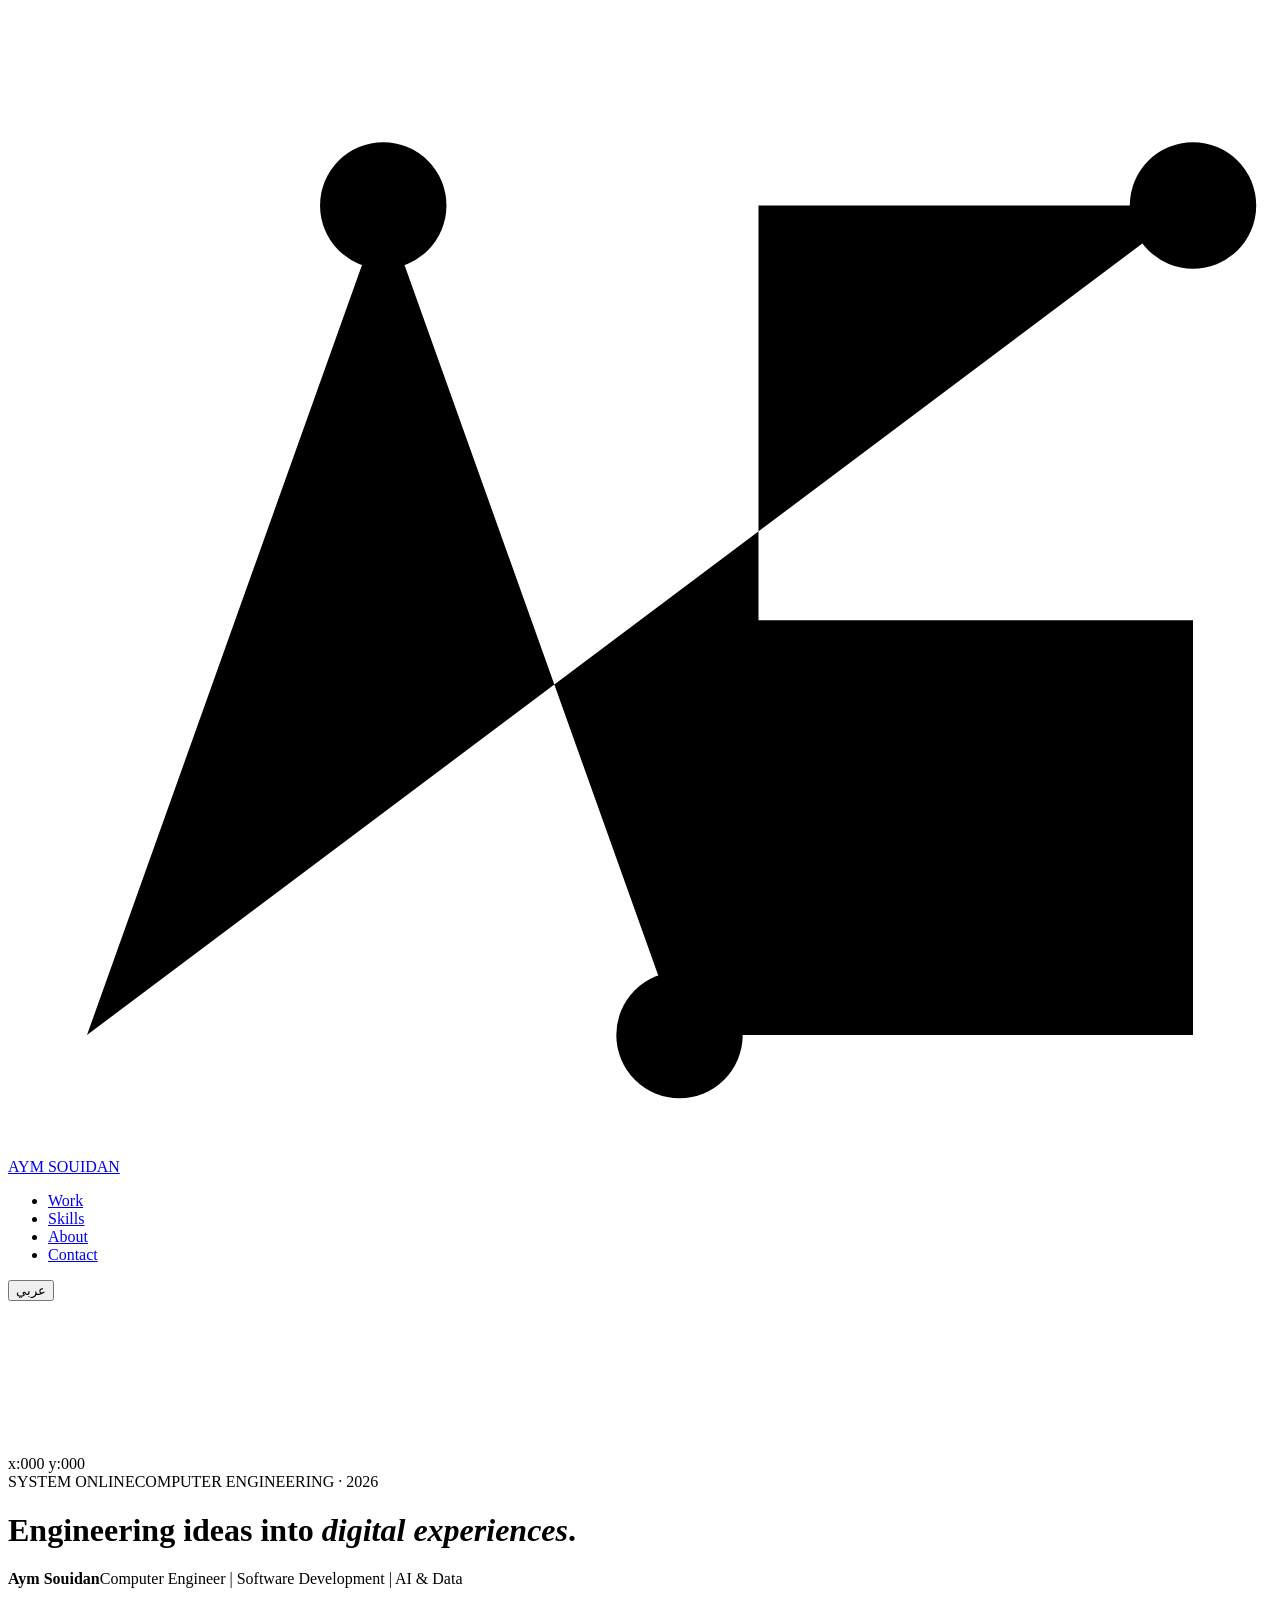
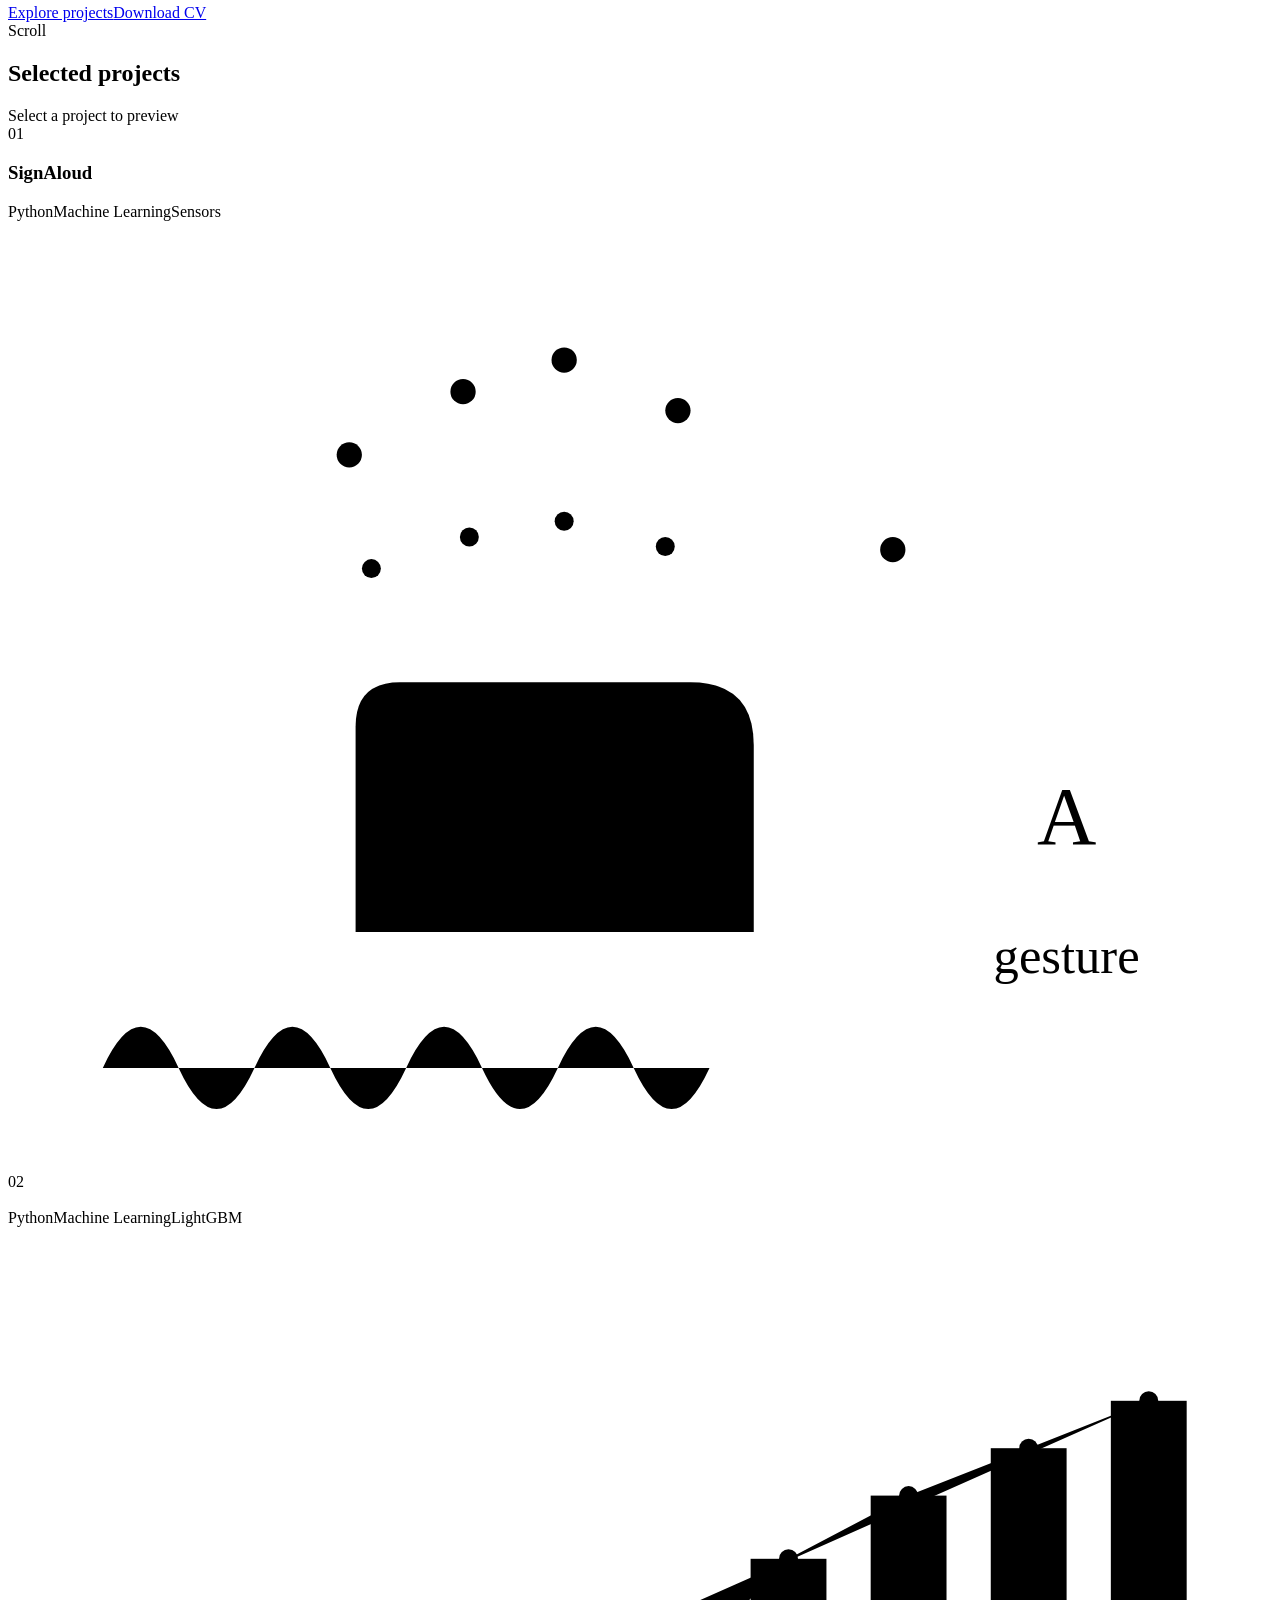
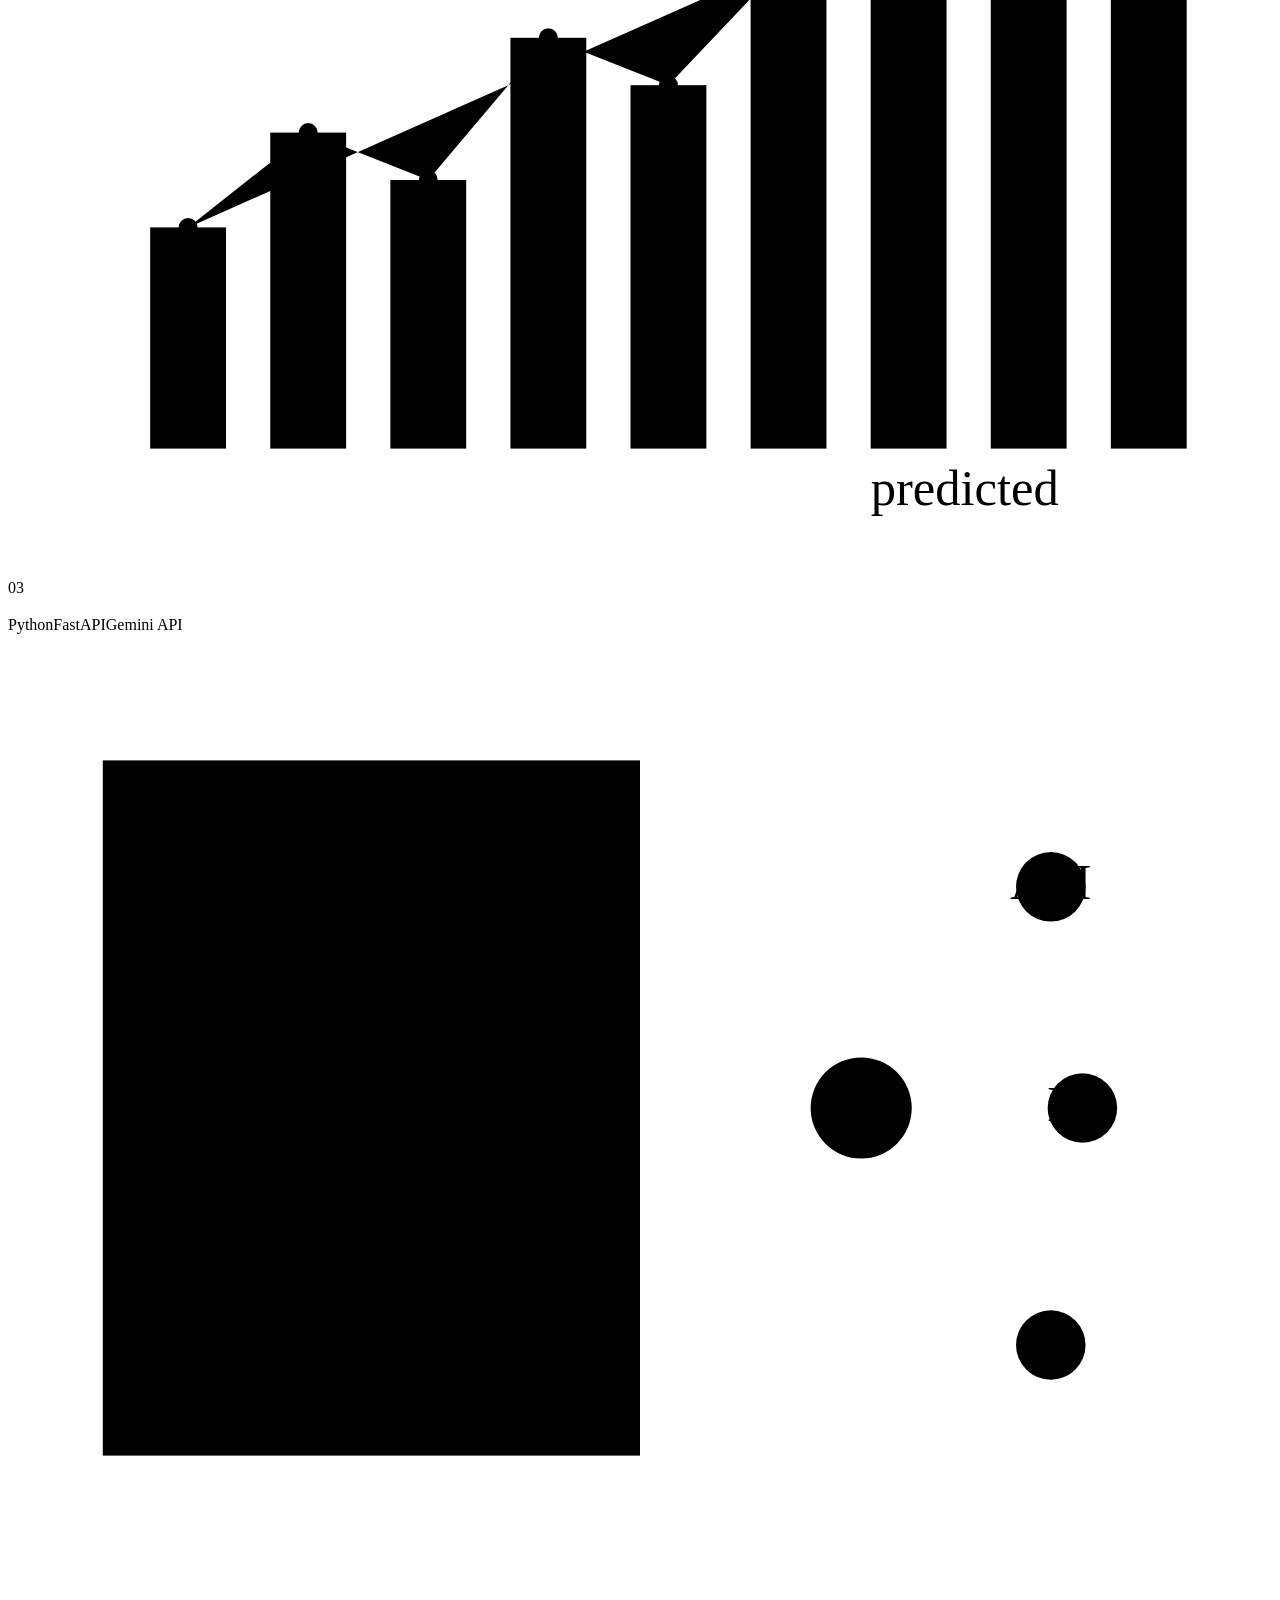
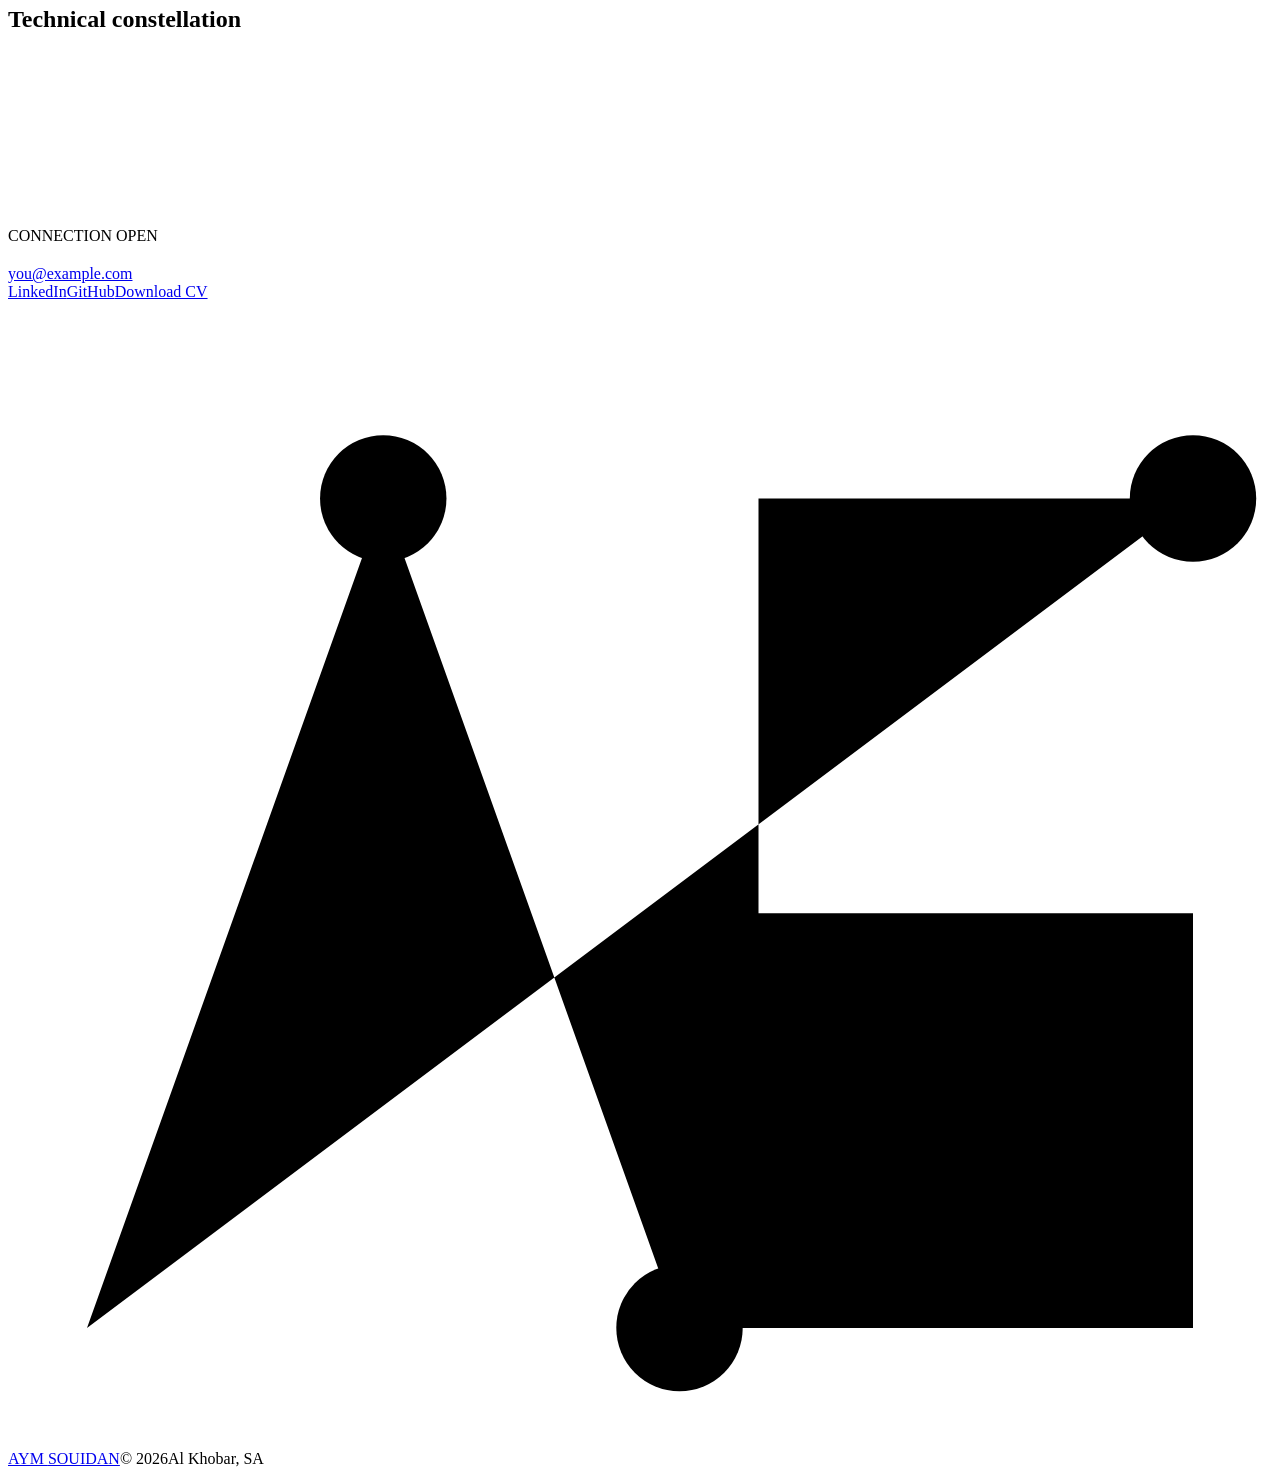
==== index.html @ 1b9d7d56 "Add files via upload" ====
<!DOCTYPE html>
<html lang="en" dir="ltr">
<head>
<meta charset="utf-8">
<meta name="viewport" content="width=device-width, initial-scale=1, viewport-fit=cover">
<title>Aym Souidan — Computer Engineer · Software · AI & Data</title>
<meta name="description" content="Portfolio of Aym Souidan, computer engineer in Al Khobar working across software development, machine learning, and data.">
<meta property="og:title" content="Aym Souidan — Computer Engineer">
<link rel="icon" type="image/svg+xml" href="assets/favicon.svg">
<meta property="og:description" content="Software, AI, and data. An interactive engineering workspace.">
<link rel="preconnect" href="https://fonts.googleapis.com"><link rel="preconnect" href="https://fonts.gstatic.com" crossorigin>
<link rel="stylesheet" href="https://fonts.googleapis.com/css2?family=Fraunces:ital,opsz,wght@0,9..144,400;0,9..144,600;1,9..144,400&family=Inter:wght@400;500&family=JetBrains+Mono:wght@400&family=Amiri:wght@400;700&family=IBM+Plex+Sans+Arabic:wght@400;500&display=swap">
<link rel="stylesheet" href="css/styles.css">
</head>
<body>
<!-- NAVIGATION -->
<nav aria-label="Main">
<a class="logo" href="#top" aria-label="Aym Souidan — home"><svg class="mk" viewBox="0 0 64 58" aria-hidden="true"><path class="ml" d="M4 52L19 10 34 52H60V31H38V10H60"/><circle cx="19" cy="10" r="3.2"/><circle cx="34" cy="52" r="3.2"/><circle cx="60" cy="10" r="3.2"/></svg><span class="wm">AYM <span>SOUIDAN</span></span></a>
<ul class="mono"><li><a href="#work" data-i18n="n1">Work</a></li><li><a href="#skills" data-i18n="n2">Skills</a></li><li><a href="#about" data-i18n="n3">About</a></li><li><a href="#contact" data-i18n="n4">Contact</a></li></ul>
<button id="lang" aria-label="Switch language">عربي</button>
</nav>

<!-- HERO (canvas network is drawn by js/hero-network.js) -->
<header class="hero" id="top">
<canvas id="net" aria-hidden="true"></canvas>
<div class="mono" id="xy" aria-hidden="true">x:000 y:000</div>
<div class="wrap">
<div class="row mono"><span><i class="dot"></i><span data-i18n="st">SYSTEM ONLINE</span></span><span data-i18n="tg">COMPUTER ENGINEERING · 2026</span></div>
<h1 data-i18n="h1">Engineering ideas into <em>digital experiences</em>.</h1>
<div class="who"><b>Aym Souidan</b><span class="mono" data-i18n="role">Computer Engineer | Software Development | AI & Data</span></div>
<p class="intro" data-i18n="intro"></p>
<div class="btns"><a class="btn pri" href="#work" data-i18n="b1">Explore projects</a><a class="btn" id="cv" href="#" data-i18n="b2">Download CV</a></div>
</div>
<div class="scroll mono"><i></i><span data-i18n="sc">Scroll</span></div>
</header>

<main>
<!-- PROJECTS — to add a project: copy one <article class="p">, change data-i, add p4t/p4c/p4s to js/translations.js -->
<section id="work"><div class="wrap">
<div class="sh"><h2 data-i18n="h2w">Selected projects</h2><span class="mono" data-i18n="hint">Select a project to preview</span></div>
<!-- Add future fields (data-href, descriptions) to each article. Visuals are inline SVG. -->
<article class="p rv" tabindex="0" role="button" data-i="1"><div class="meta"><span class="mono">01</span><h3 data-i18n="p1t">SignAloud</h3><span class="mono" data-i18n="p1c"></span><div class="tags mono"><span>Python</span><span>Machine Learning</span><span>Sensors</span></div></div>
<div class="vz"><svg class="viz v1" viewBox="0 0 400 300" role="img" aria-label="Smart glove with sensor points feeding gesture recognition">
<g class="l"><path d="M110 225V160q0-14 14-14h92q20 0 20 20v59z"/><path d="M122 146L108 74M148 146l-4-92M176 146V44M204 146l8-86M236 166l44-62"/></g>
<g><circle class="s" style="--i:0" cx="108" cy="74" r="4"/><circle class="s" style="--i:1" cx="144" cy="54" r="4"/><circle class="s" style="--i:2" cx="176" cy="44" r="4"/><circle class="s" style="--i:3" cx="212" cy="60" r="4"/><circle class="s" style="--i:4" cx="280" cy="104" r="4"/>
<circle class="s" style="--i:5" cx="115" cy="110" r="3"/><circle class="s" style="--i:6" cx="146" cy="100" r="3"/><circle class="s" style="--i:7" cx="176" cy="95" r="3"/><circle class="s" style="--i:8" cx="208" cy="103" r="3"/><circle class="s" style="--i:9" cx="170" cy="190" r="5"/></g>
<path class="w" d="M30 268q12-26 24 0t24 0 24 0 24 0 24 0 24 0 24 0 24 0"/>
<path class="k" d="M236 190L300 190"/><rect x="300" y="160" width="70" height="60" fill="none" stroke="var(--lilac)"/><text x="335" y="197" text-anchor="middle" style="font-size:26px;fill:var(--lilac)">A</text><text x="335" y="238" text-anchor="middle">gesture</text></svg></div></article>

<article class="p rv" tabindex="0" role="button" data-i="2"><div class="meta"><span class="mono">02</span><h3 data-i18n="p2t"></h3><span class="mono" data-i18n="p2c"></span><div class="tags mono"><span>Python</span><span>Machine Learning</span><span>LightGBM</span></div></div>
<div class="vz"><svg class="viz v2" viewBox="0 0 400 300" role="img" aria-label="Bar chart with dashed forecast line and data points">
<path d="M30 260H380M30 260V30" stroke="var(--mute)" fill="none"/>
<g><rect class="b" style="--i:0" x="45" y="190" width="24" height="70"/><rect class="b" style="--i:1" x="83" y="160" width="24" height="100"/><rect class="b" style="--i:2" x="121" y="175" width="24" height="85"/><rect class="b" style="--i:3" x="159" y="130" width="24" height="130"/><rect class="b" style="--i:4" x="197" y="145" width="24" height="115"/><rect class="b" style="--i:5" x="235" y="105" width="24" height="155"/>
<rect class="f" x="273" y="85" width="24" height="175"/><rect class="f" x="311" y="70" width="24" height="190"/><rect class="f" x="349" y="55" width="24" height="205"/></g>
<path class="t" d="M57 190L95 160 133 175 171 130 209 145 247 105 285 85 323 70 361 55"/>
<g><circle cx="57" cy="190" r="3"/><circle cx="95" cy="160" r="3"/><circle cx="133" cy="175" r="3"/><circle cx="171" cy="130" r="3"/><circle cx="209" cy="145" r="3"/><circle cx="247" cy="105" r="3"/><circle cx="285" cy="85" r="3" fill="var(--lilac)"/><circle cx="323" cy="70" r="3" fill="var(--lilac)"/><circle cx="361" cy="55" r="3" fill="var(--lilac)"/></g>
<text x="273" y="278">predicted</text></svg></div></article>

<article class="p rv" tabindex="0" role="button" data-i="3"><div class="meta"><span class="mono">03</span><h3 data-i18n="p3t"></h3><span class="mono" data-i18n="p3c"></span><div class="tags mono"><span>Python</span><span>FastAPI</span><span>Gemini API</span></div></div>
<div class="vz"><svg class="viz v3" viewBox="0 0 400 300" role="img" aria-label="Chat interface connected to backend system nodes">
<rect class="bb" x="30" y="40" width="170" height="220"/>
<rect class="bm" x="40" y="58" width="100" height="26"/><rect class="bb" x="80" y="100" width="110" height="34"/><path d="M90 112h90M90 123h60" stroke="var(--sky)"/><rect class="bm" x="40" y="150" width="120" height="26"/>
<circle class="ty" style="--i:0" cx="48" cy="205" r="3"/><circle class="ty" style="--i:1" cx="60" cy="205" r="3"/><circle class="ty" style="--i:2" cx="72" cy="205" r="3"/>
<path class="ln" d="M40 235h120"/>
<g><line class="fl" x1="200" y1="150" x2="270" y2="150"/><line class="fl" x1="270" y1="150" x2="330" y2="80"/><line class="fl" x1="270" y1="150" x2="340" y2="150"/><line class="fl" x1="270" y1="150" x2="330" y2="225"/></g>
<g><circle class="nd" cx="270" cy="150" r="16"/><circle class="nd" cx="330" cy="80" r="11"/><circle class="nd" cx="340" cy="150" r="11"/><circle class="nd" cx="330" cy="225" r="11"/></g>
<text x="270" y="154" text-anchor="middle">AI</text><text x="330" y="84" text-anchor="middle">API</text><text x="340" y="154" text-anchor="middle">DB</text><text x="330" y="229" text-anchor="middle">…</text></svg></div></article>
</div></section>

<!-- SKILLS (built by js/skills.js from js/config.js) -->
<section id="skills"><div class="wrap">
<div class="sh"><h2 data-i18n="h2s">Technical constellation</h2><span class="mono" data-i18n="skh"></span></div>
<div class="sk"><svg id="map" role="group" aria-label="Skills map"></svg><div id="pn" aria-live="polite"></div></div>
</div></section>

<!-- ABOUT (texts in js/translations.js) -->
<section id="about"><div class="wrap ab">
<h2 class="rv" data-i18n="h2a"></h2>
<div class="tx rv"><p data-i18n="a1"></p><p data-i18n="a2"></p></div>
<div class="facts mono rv"><div><span class="mono" data-i18n="k1"></span><span data-i18n="v1"></span></div><div><span class="mono" data-i18n="k2"></span><span data-i18n="v2"></span></div><div><span class="mono" data-i18n="k3"></span><span data-i18n="v3"></span></div></div>
</div></section>

<!-- CONTACT (links come from js/config.js) -->
<section id="contact" class="ct"><div class="wrap">
<p class="mono"><i class="dot"></i><span data-i18n="cx">CONNECTION OPEN</span></p>
<h2 class="rv" data-i18n="h2c"></h2>
<p class="intro" data-i18n="cp"></p>
<a class="mail" id="mail" href="#">you@example.com</a>
<div class="links"><a class="btn" id="li" href="#">LinkedIn</a><a class="btn" id="gh" href="#">GitHub</a><a class="btn" id="cv2" href="#" data-i18n="b2">Download CV</a></div>
</div></section>
</main>
<!-- FOOTER -->
<footer><div class="wrap mono"><a class="logo" href="#top" aria-label="Aym Souidan — home"><svg class="mk" viewBox="0 0 64 58" aria-hidden="true"><path class="ml" d="M4 52L19 10 34 52H60V31H38V10H60"/><circle cx="19" cy="10" r="3.2"/><circle cx="34" cy="52" r="3.2"/><circle cx="60" cy="10" r="3.2"/></svg><span class="wm">AYM <span>SOUIDAN</span></span></a><span>© 2026</span><span>Al Khobar, SA</span></div></footer>

<!-- PROJECT PREVIEW OVERLAY -->
<dialog id="ov" aria-labelledby="ot"><div class="hd"><div><h3 id="ot"></h3><span class="mono" id="oc"></span></div><button id="x" data-i18n="cl">Close</button></div><div class="vz" id="os"></div><p class="mono" style="margin-top:1rem" data-i18n="soon">Details coming soon</p></dialog>

<script src="js/config.js" defer></script>
<script src="js/translations.js" defer></script>
<script src="js/main.js" defer></script>
<script src="js/hero-network.js" defer></script>
<script src="js/skills.js" defer></script>
<script src="js/projects.js" defer></script>
<script src="js/init.js" defer></script>
</body>
</html>
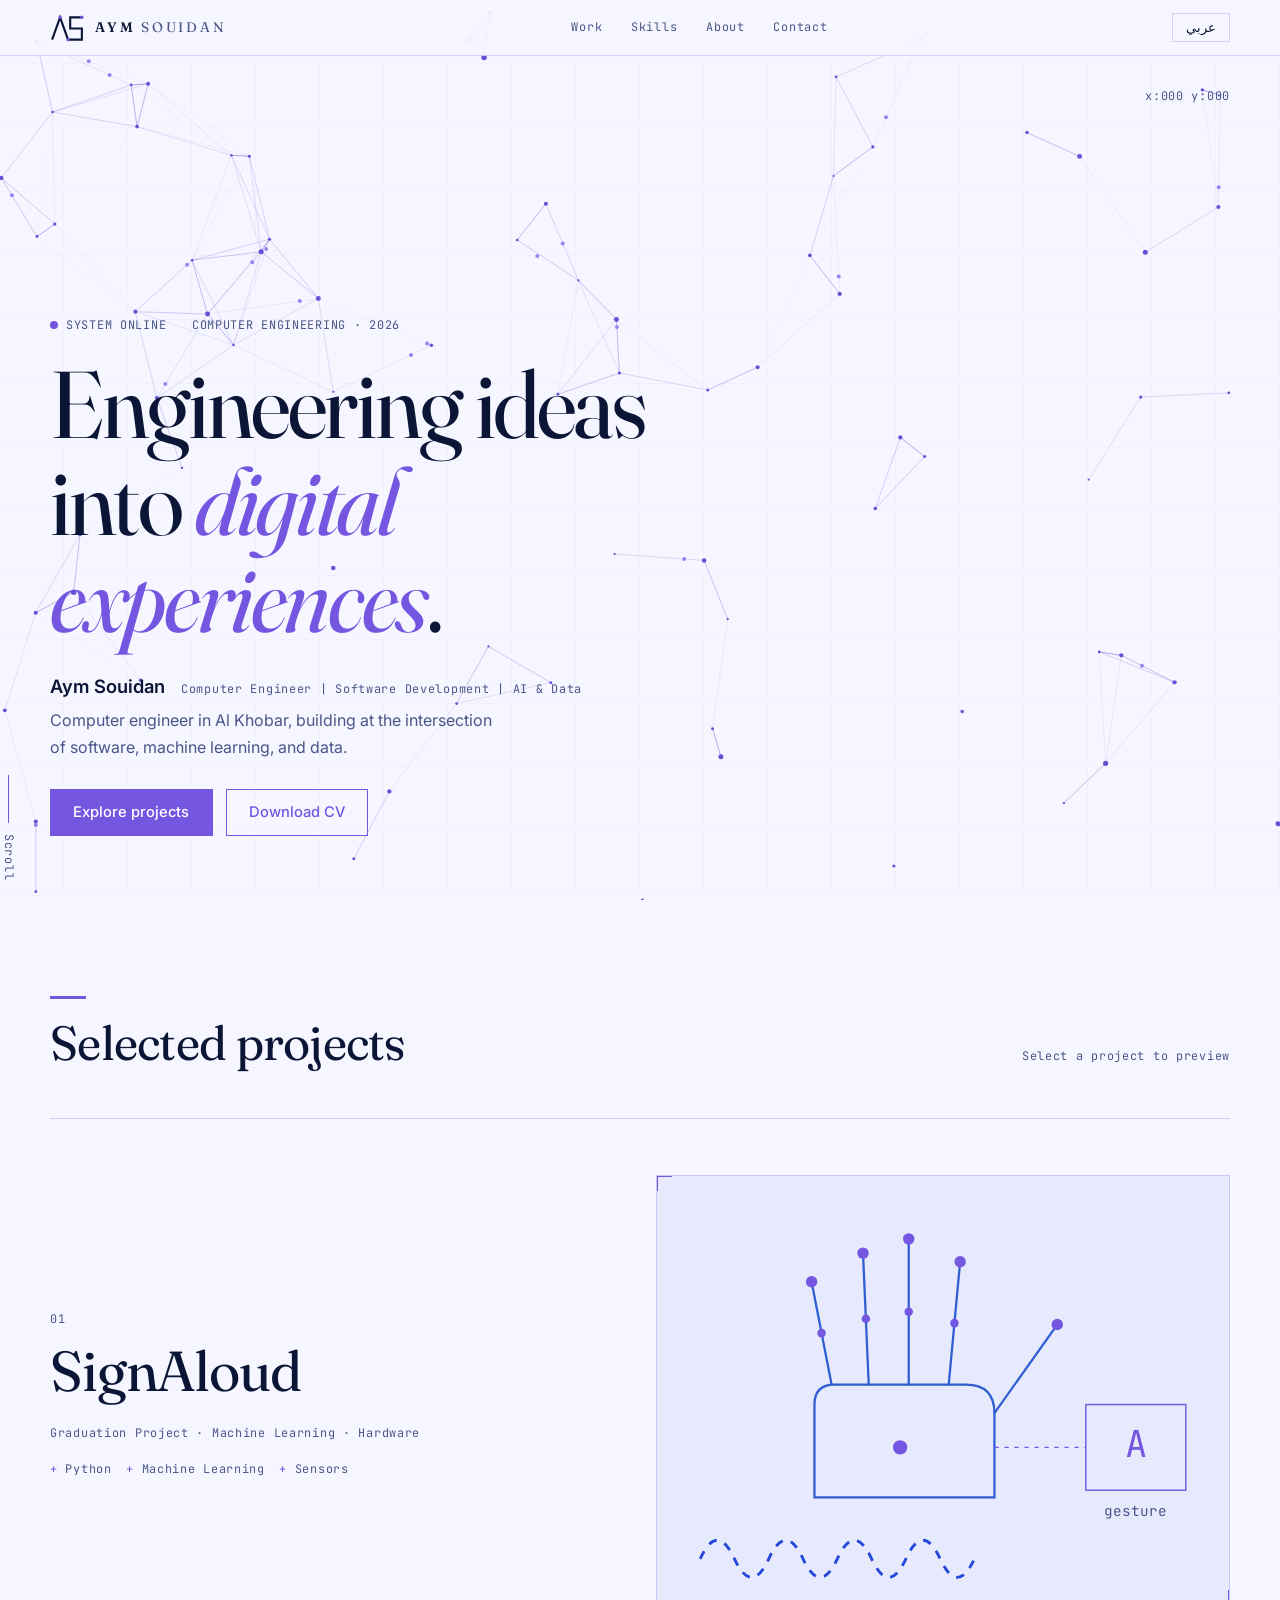
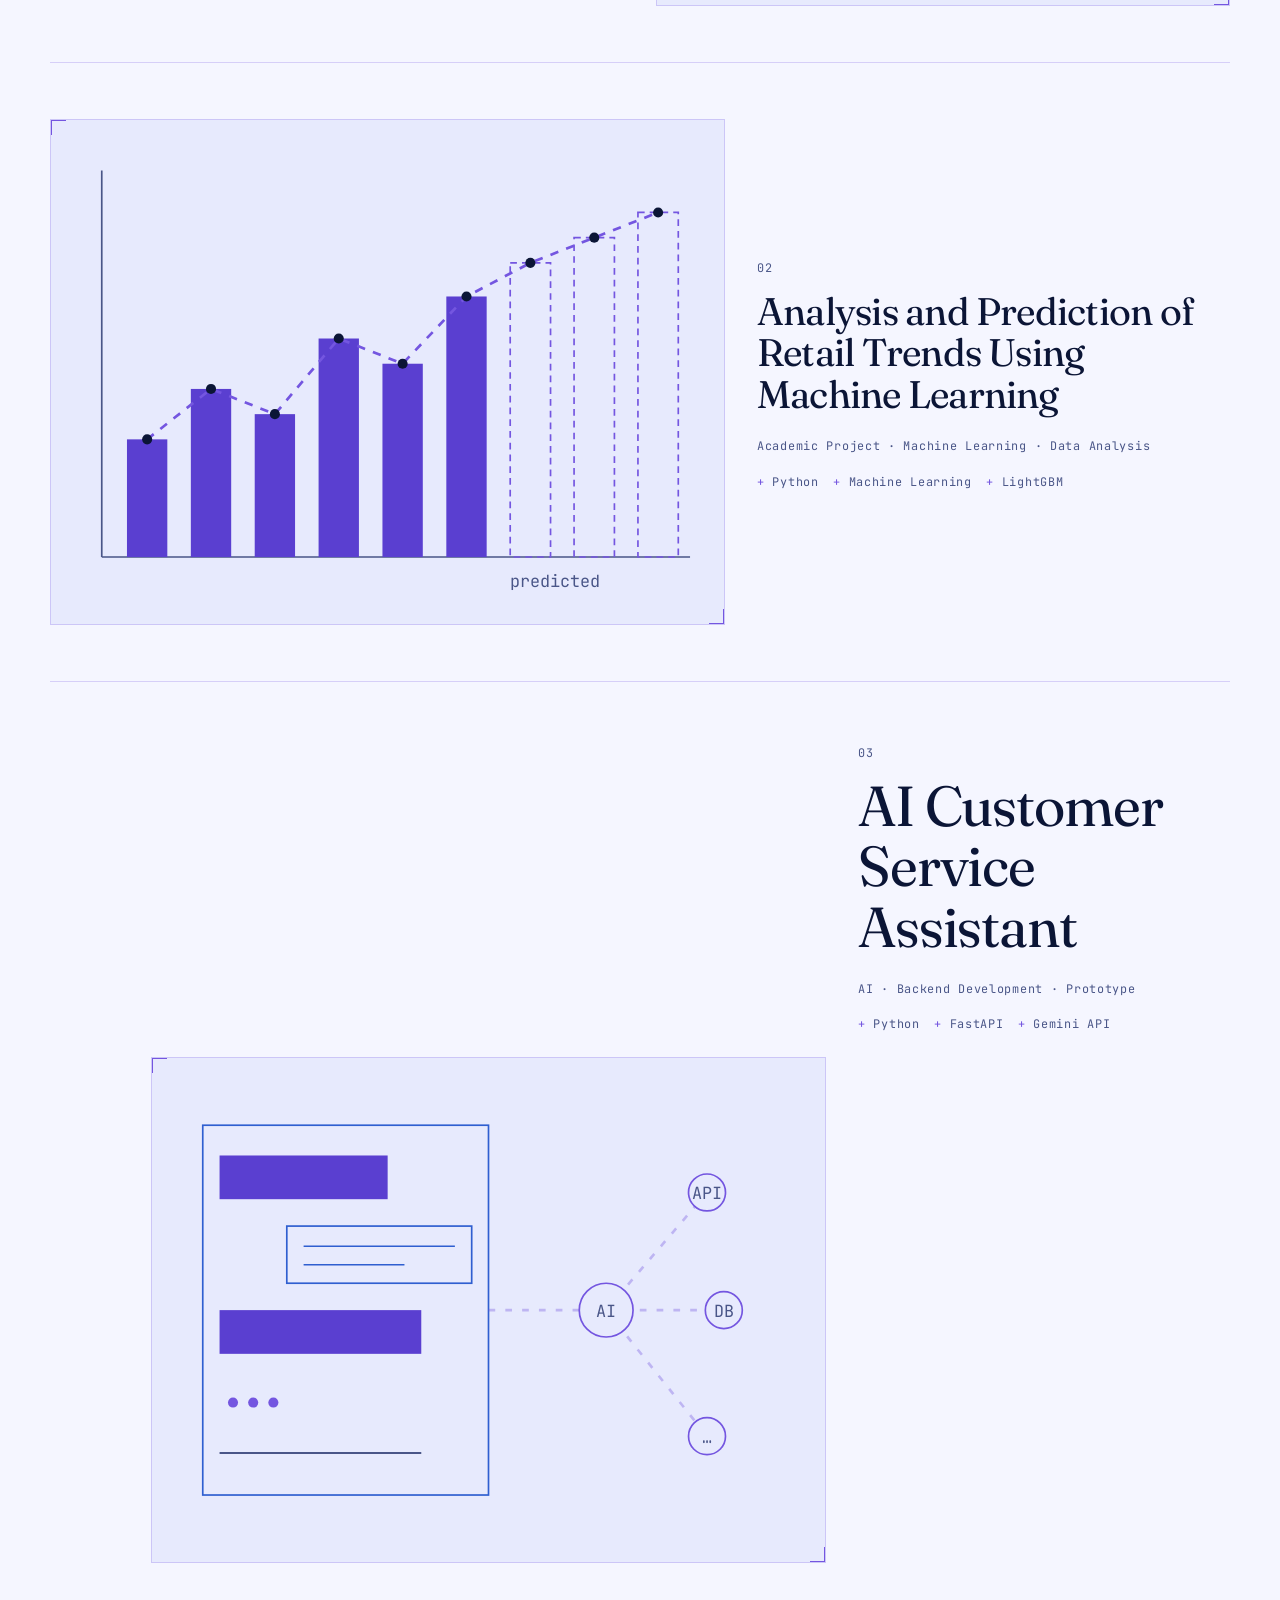
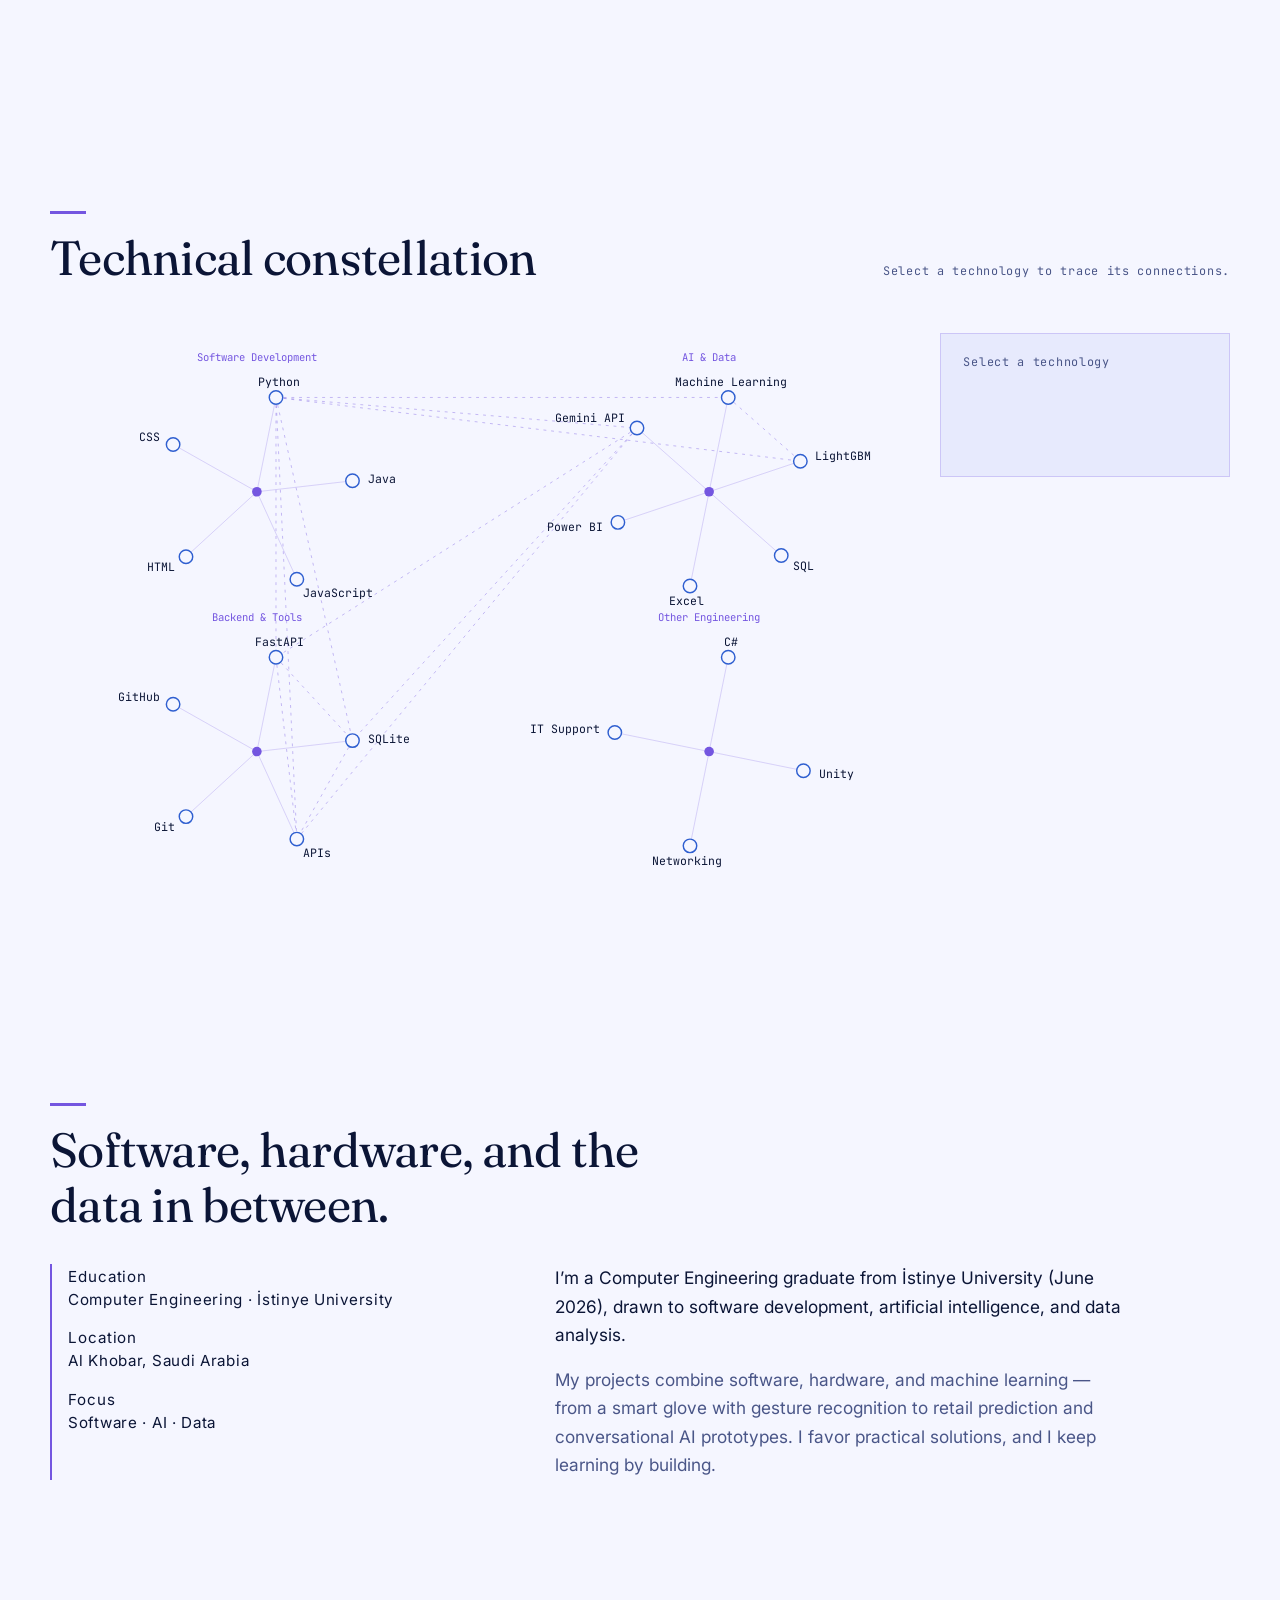
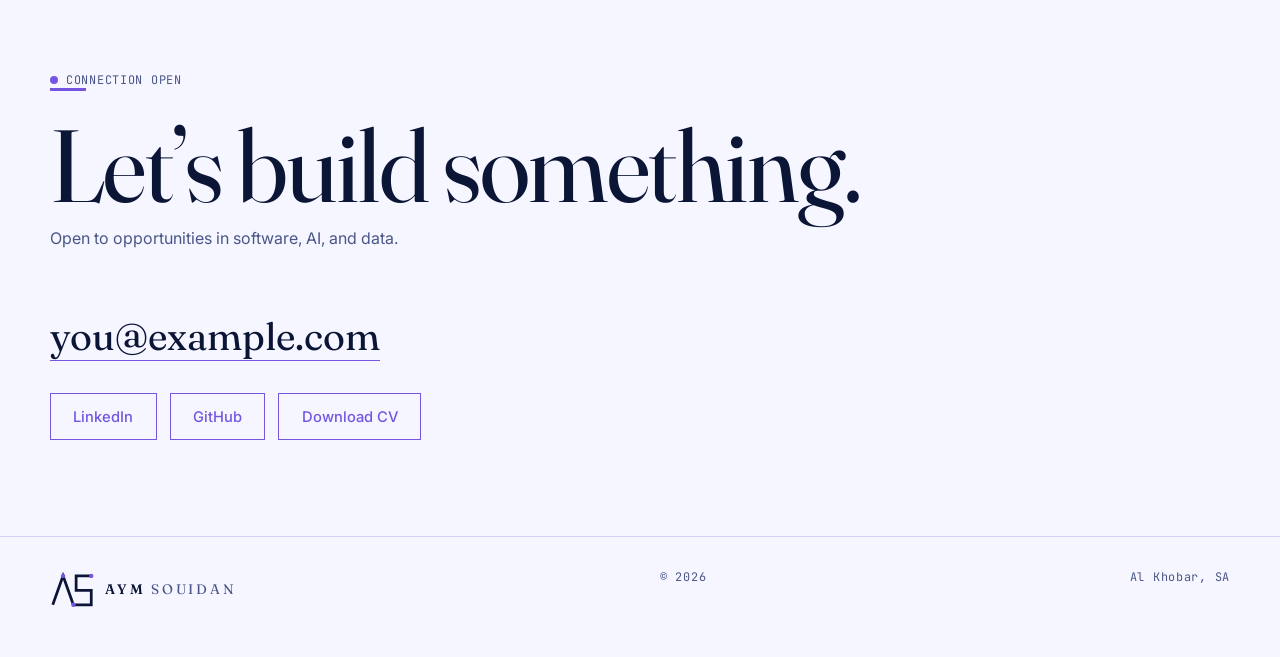
==== commit 3e3791d9: "index" ====
--- a/index.html
+++ b/index.html
@@ -6,11 +6,11 @@
 <title>Aym Souidan — Computer Engineer · Software · AI & Data</title>
 <meta name="description" content="Portfolio of Aym Souidan, computer engineer in Al Khobar working across software development, machine learning, and data.">
 <meta property="og:title" content="Aym Souidan — Computer Engineer">
-<link rel="icon" type="image/svg+xml" href="assets/favicon.svg">
+<link rel="icon" type="image/svg+xml" href="favicon.svg">
 <meta property="og:description" content="Software, AI, and data. An interactive engineering workspace.">
 <link rel="preconnect" href="https://fonts.googleapis.com"><link rel="preconnect" href="https://fonts.gstatic.com" crossorigin>
 <link rel="stylesheet" href="https://fonts.googleapis.com/css2?family=Fraunces:ital,opsz,wght@0,9..144,400;0,9..144,600;1,9..144,400&family=Inter:wght@400;500&family=JetBrains+Mono:wght@400&family=Amiri:wght@400;700&family=IBM+Plex+Sans+Arabic:wght@400;500&display=swap">
-<link rel="stylesheet" href="css/styles.css">
+<link rel="stylesheet" href="styles.css">
 </head>
 <body>
 <!-- NAVIGATION -->
@@ -20,7 +20,7 @@
 <button id="lang" aria-label="Switch language">عربي</button>
 </nav>
 
-<!-- HERO (canvas network is drawn by js/hero-network.js) -->
+<!-- HERO (canvas network is drawn by hero-network.js) -->
 <header class="hero" id="top">
 <canvas id="net" aria-hidden="true"></canvas>
 <div class="mono" id="xy" aria-hidden="true">x:000 y:000</div>
@@ -35,7 +35,7 @@
 </header>
 
 <main>
-<!-- PROJECTS — to add a project: copy one <article class="p">, change data-i, add p4t/p4c/p4s to js/translations.js -->
+<!-- PROJECTS — to add a project: copy one <article class="p">, change data-i, add p4t/p4c/p4s to translations.js -->
 <section id="work"><div class="wrap">
 <div class="sh"><h2 data-i18n="h2w">Selected projects</h2><span class="mono" data-i18n="hint">Select a project to preview</span></div>
 <!-- Add future fields (data-href, descriptions) to each article. Visuals are inline SVG. -->
@@ -67,20 +67,20 @@
 <text x="270" y="154" text-anchor="middle">AI</text><text x="330" y="84" text-anchor="middle">API</text><text x="340" y="154" text-anchor="middle">DB</text><text x="330" y="229" text-anchor="middle">…</text></svg></div></article>
 </div></section>
 
-<!-- SKILLS (built by js/skills.js from js/config.js) -->
+<!-- SKILLS (built by skills.js from config.js) -->
 <section id="skills"><div class="wrap">
 <div class="sh"><h2 data-i18n="h2s">Technical constellation</h2><span class="mono" data-i18n="skh"></span></div>
 <div class="sk"><svg id="map" role="group" aria-label="Skills map"></svg><div id="pn" aria-live="polite"></div></div>
 </div></section>
 
-<!-- ABOUT (texts in js/translations.js) -->
+<!-- ABOUT (texts in translations.js) -->
 <section id="about"><div class="wrap ab">
 <h2 class="rv" data-i18n="h2a"></h2>
 <div class="tx rv"><p data-i18n="a1"></p><p data-i18n="a2"></p></div>
 <div class="facts mono rv"><div><span class="mono" data-i18n="k1"></span><span data-i18n="v1"></span></div><div><span class="mono" data-i18n="k2"></span><span data-i18n="v2"></span></div><div><span class="mono" data-i18n="k3"></span><span data-i18n="v3"></span></div></div>
 </div></section>
 
-<!-- CONTACT (links come from js/config.js) -->
+<!-- CONTACT (links come from config.js) -->
 <section id="contact" class="ct"><div class="wrap">
 <p class="mono"><i class="dot"></i><span data-i18n="cx">CONNECTION OPEN</span></p>
 <h2 class="rv" data-i18n="h2c"></h2>
@@ -95,12 +95,12 @@
 <!-- PROJECT PREVIEW OVERLAY -->
 <dialog id="ov" aria-labelledby="ot"><div class="hd"><div><h3 id="ot"></h3><span class="mono" id="oc"></span></div><button id="x" data-i18n="cl">Close</button></div><div class="vz" id="os"></div><p class="mono" style="margin-top:1rem" data-i18n="soon">Details coming soon</p></dialog>
 
-<script src="js/config.js" defer></script>
-<script src="js/translations.js" defer></script>
-<script src="js/main.js" defer></script>
-<script src="js/hero-network.js" defer></script>
-<script src="js/skills.js" defer></script>
-<script src="js/projects.js" defer></script>
-<script src="js/init.js" defer></script>
+<script src="config.js" defer></script>
+<script src="translations.js" defer></script>
+<script src="main.js" defer></script>
+<script src="hero-network.js" defer></script>
+<script src="skills.js" defer></script>
+<script src="projects.js" defer></script>
+<script src="init.js" defer></script>
 </body>
-</html>
+</html>
--- a/styles.css
+++ b/styles.css
@@ -0,0 +1,136 @@
+/* styles.css — all visual styling.
+   COLORS: change the tokens at the top of :root (dark) and :root[data-theme=light].
+   Buttons use only --lilac, --lilac-soft (hover) and --on-lilac (text on lilac).
+   Sections below: nav, hero, sections/projects, project visuals, skills, about+contact, overlay. */
+:root{--bg:#0a1230;--bg2:#101c47;--ink:#eef1ff;--mute:#9aa7d6;--blue:#4d7cff;--sky:#8bb8ff;--lilac:#b9a6ff;--lilac-soft:#d8ceff;--lilac-deep:#8f7be8;--on-lilac:#0a1230;--line:rgba(185,166,255,.24);--d:1;
+--serif:'Fraunces',Georgia,serif;--sans:'Inter',system-ui,sans-serif;--mono:'JetBrains Mono',ui-monospace,monospace;color-scheme:dark;
+box-sizing:border-box;padding-top:env(safe-area-inset-top,0px);padding-bottom:env(safe-area-inset-bottom,0px)}
+:root[data-theme=light]{--bg:#f5f6ff;--bg2:#e7eafd;--ink:#0b1536;--mute:#4a5688;--blue:#2347d9;--sky:#2f5fd0;--lilac:#7456e0;--lilac-soft:#8f78ee;--lilac-deep:#5a3fd0;--on-lilac:#fff;--line:rgba(116,86,224,.24);color-scheme:light}
+:root:lang(ar){--serif:'Amiri',serif;--sans:'IBM Plex Sans Arabic',system-ui,sans-serif;--d:-1}
+html{scroll-behavior:smooth;scroll-padding-top:70px}
+*{box-sizing:border-box;margin:0}
+body{background:var(--bg);color:var(--ink);font:400 1rem/1.65 var(--sans);overflow-x:hidden;
+background-image:linear-gradient(var(--line) 1px,transparent 1px),linear-gradient(90deg,var(--line) 1px,transparent 1px);background-size:64px 64px;background-position:-1px -1px;background-attachment:fixed}
+body::after{content:"";position:fixed;inset:0;background:var(--bg);opacity:.86;z-index:-1}
+a{color:inherit;text-decoration:none}
+:focus-visible{outline:2px solid var(--lilac);outline-offset:3px}
+::selection{background:var(--lilac);color:var(--on-lilac)}
+.mono{font:400 .74rem/1.4 var(--mono);color:var(--mute);letter-spacing:.06em}
+:lang(ar) .mono{letter-spacing:0;font-size:.8rem}
+.wrap{width:min(1180px,100% - 2.5rem);margin-inline:auto}
+nav{position:fixed;inset:0 0 auto;z-index:20;display:flex;justify-content:space-between;align-items:center;gap:1rem;padding:calc(12px + env(safe-area-inset-top,0px)) max(1.25rem,calc(50% - 590px)) 12px;background:color-mix(in srgb,var(--bg) 92%,transparent);border-bottom:1px solid var(--line)}
+/* logo: AS monogram + wordmark (markup lives in index.html, nav and footer) */
+.logo{display:flex;align-items:center;gap:.7rem;color:var(--ink)}
+.mk{width:34px;height:auto;overflow:visible;flex:none}
+.mk .ml{fill:none;stroke:currentColor;stroke-width:4;stroke-linejoin:miter;stroke-dasharray:210;animation:draw 1.4s .2s both}
+.mk circle{fill:var(--lilac);transform-box:fill-box;transform-origin:center;transition:transform .3s}
+.logo:hover .mk circle{transform:scale(1.7)}
+.wm{font:600 .86rem 'Fraunces',Georgia,serif;letter-spacing:.2em;white-space:nowrap}
+.wm span{font-weight:400;color:var(--mute)}
+footer .mk{width:44px}
+@keyframes draw{from{stroke-dashoffset:210}}
+nav ul{display:flex;gap:clamp(.7rem,2.5vw,1.8rem);list-style:none;padding:0;margin-inline:auto}
+nav a:hover{color:var(--lilac)}
+#lang{background:none;border:1px solid var(--line);color:var(--ink);padding:.3rem .8rem;font:400 .8rem var(--mono);cursor:pointer}
+#lang:hover{border-color:var(--lilac);color:var(--lilac)}
+/* hero */
+.hero{position:relative;min-height:100svh;display:flex;align-items:flex-end;padding:7rem 0 4rem;overflow:hidden}
+#net{position:absolute;inset:0;width:100%;height:100%;display:block}
+.hero .wrap{position:relative;pointer-events:none}
+.hero a,.hero button{pointer-events:auto}
+.row{display:flex;flex-wrap:wrap;gap:.6rem 1.6rem;align-items:center;margin-bottom:1.4rem}
+.dot{display:inline-block;width:8px;height:8px;border-radius:50%;background:var(--lilac);margin-inline-end:.5rem;animation:pulse 1.8s infinite}
+h1{font:400 clamp(2.5rem,7.4vw,6.4rem)/1.02 var(--serif);letter-spacing:-.025em;max-width:13ch;font-variation-settings:"opsz" 144}
+:lang(ar) h1{line-height:1.3;letter-spacing:0;max-width:14ch}
+h1 em{font-style:italic;color:var(--lilac)}
+.who{margin:1.8rem 0 .6rem;display:flex;flex-wrap:wrap;gap:.3rem 1rem;align-items:baseline}
+.who b{font:600 1.15rem var(--sans)}
+.intro{max-width:46ch;color:var(--mute);margin-bottom:1.8rem}
+.btns{display:flex;flex-wrap:wrap;gap:.8rem}
+.btn{display:inline-block;padding:.85rem 1.4rem;border:1px solid var(--lilac);color:var(--lilac);font:500 .92rem var(--sans);transition:background .25s,color .25s,border-color .25s}
+.btn.pri{background:var(--lilac);color:var(--on-lilac)}
+.btn:hover{background:var(--lilac-soft);border-color:var(--lilac-soft);color:var(--on-lilac)}
+.scroll{position:absolute;bottom:1.2rem;inset-inline-end:max(1.25rem,calc(50% - 590px));display:flex;align-items:center;gap:.7rem;writing-mode:vertical-rl}
+.scroll i{width:1px;height:48px;background:var(--lilac);animation:drop 2s infinite;transform-origin:top}
+#xy{position:absolute;top:5.5rem;inset-inline-end:max(1.25rem,calc(50% - 590px));direction:ltr}
+/* sections */
+section{padding:6rem 0}
+.sh{display:flex;justify-content:space-between;align-items:baseline;gap:1rem;margin-bottom:3rem;flex-wrap:wrap}
+h2{font:400 clamp(1.8rem,4vw,3rem)/1.15 var(--serif);letter-spacing:-.015em;max-width:20ch}
+h2::before{content:"";display:block;width:36px;height:3px;background:var(--lilac);margin-bottom:1rem}
+:lang(ar) h2{letter-spacing:0;line-height:1.4}
+.p{display:grid;grid-template-columns:repeat(12,1fr);gap:1.5rem 2rem;align-items:center;padding:3.5rem 0;border-top:1px solid var(--line);cursor:pointer}
+.p .meta{grid-column:1/6}.p .vz{grid-column:7/13}
+.p:nth-of-type(even) .meta{grid-column:8/13;grid-row:1}.p:nth-of-type(even) .vz{grid-column:1/8;grid-row:1}
+.p:nth-of-type(3) .vz{grid-column:2/9}.p:nth-of-type(3) .meta{grid-column:9/13}
+.p h3{font:400 clamp(1.9rem,4.4vw,3.8rem)/1.08 var(--serif);letter-spacing:-.02em;margin:.7rem 0 1rem;transition:color .3s,transform .35s}
+.p:nth-of-type(2) h3{font-size:clamp(1.5rem,3vw,2.5rem)}
+:lang(ar) .p h3{line-height:1.35;letter-spacing:0}
+.p:hover h3,.p:focus-visible h3{color:var(--lilac);transform:translateX(calc(14px*var(--d)))}
+.tags{display:flex;flex-wrap:wrap;gap:.4rem .9rem;margin-top:1rem}
+.tags span::before{content:"+ ";color:var(--lilac)}
+.vz{position:relative;aspect-ratio:4/3;background:var(--bg2);border:1px solid var(--line);color:var(--sky);overflow:hidden;transition:border-color .3s}
+.vz::before,.vz::after{content:"";position:absolute;width:14px;height:14px;border:2px solid var(--lilac);z-index:1}
+.vz::before{top:-1px;inset-inline-start:-1px;border-width:2px 0 0 2px}.vz::after{bottom:-1px;inset-inline-end:-1px;border-width:0 2px 2px 0}
+:lang(ar) .vz::before{border-width:2px 2px 0 0}:lang(ar) .vz::after{border-width:0 0 2px 2px}
+.p:hover .vz{border-color:var(--lilac)}
+svg.viz{width:100%;height:100%;display:block;direction:ltr}
+.viz text{font:10px var(--mono);fill:var(--mute)}
+.v1 .l{fill:none;stroke:var(--sky);stroke-width:1.6;stroke-linecap:round}
+.v1 .s{fill:var(--lilac);transform-box:fill-box;transform-origin:center;transition:transform .4s;animation:pulse 2.4s infinite;animation-delay:calc(var(--i)*.3s)}
+.p:hover .v1 .s,#ov .v1 .s{transform:scale(2)}
+.v1 .w{fill:none;stroke:var(--blue);stroke-width:2;stroke-dasharray:6 6;animation:dash 2s linear infinite}
+.v1 .k{fill:none;stroke:var(--lilac);stroke-dasharray:3 4}
+.v2 .b{fill:var(--lilac-deep);transform-box:fill-box;transform-origin:bottom}
+.v2 .f{fill:none;stroke:var(--lilac);stroke-dasharray:4 3}
+.v2 .t{fill:none;stroke:var(--lilac);stroke-width:1.6;stroke-dasharray:5 5}
+.v2 circle{fill:var(--ink)}
+.p:hover .v2 .b,#ov .v2 .b{animation:grow .8s cubic-bezier(.2,.8,.2,1) both;animation-delay:calc(var(--i)*.06s)}
+.p:hover .v2 .t,#ov .v2 .t{animation:dash 1.4s linear infinite}
+.v3 .bb{fill:none;stroke:var(--sky)}.v3 .bm{fill:var(--lilac-deep);stroke:none}
+.v3 .ln{stroke:var(--mute);stroke-width:1.2}
+.v3 .fl{stroke:var(--lilac);stroke-width:1.6;stroke-dasharray:4 6;opacity:.35;transition:opacity .3s}
+.p:hover .v3 .fl,#ov .v3 .fl{opacity:1;animation:dash 1s linear infinite}
+.v3 .nd{fill:var(--bg2);stroke:var(--lilac)}.v3 .ty{fill:var(--lilac);animation:pulse 1.2s infinite;animation-delay:calc(var(--i)*.2s)}
+/* skills */
+.sk{display:grid;grid-template-columns:1fr;gap:1.5rem}
+#map{width:100%;height:auto;display:block;direction:ltr;max-height:78vh;touch-action:manipulation}
+.e{stroke:var(--line);stroke-width:1;transition:stroke .3s,opacity .3s}
+.x{stroke:var(--lilac);stroke-dasharray:3 5;opacity:.4}
+.n{cursor:pointer}.n circle{fill:var(--bg);stroke:var(--sky);stroke-width:1.5;transition:fill .25s,r .25s}
+.n text{font:12px var(--mono);fill:var(--ink);transition:opacity .3s}
+.hub circle{fill:var(--lilac);stroke:none}.hub text{fill:var(--lilac);font-size:11px}
+.dim .n,.dim .e{opacity:.2}.dim .on{opacity:1}.dim .e.on{stroke:var(--lilac);stroke-width:1.6;opacity:1}
+.n.on circle{fill:var(--lilac)}.n.cur circle{fill:var(--lilac-deep);stroke:var(--lilac);stroke-width:3}
+#pn{border:1px solid var(--line);padding:1.2rem 1.4rem;min-height:9rem;background:var(--bg2)}
+#pn h3{font:400 1.9rem var(--serif);margin-bottom:.3rem}
+.chips{display:flex;flex-wrap:wrap;gap:.5rem;margin-top:.8rem}
+.chips button{background:none;border:1px solid var(--lilac);color:var(--ink);padding:.3rem .8rem;font:400 .8rem var(--sans);cursor:pointer}
+.chips button:hover{background:var(--lilac);color:var(--on-lilac)}
+@media(min-width:960px){.sk{grid-template-columns:1fr 290px;align-items:start}#pn{position:sticky;top:90px}}
+/* about + contact */
+.ab{display:grid;grid-template-columns:repeat(12,1fr);gap:2rem}
+.ab h2{grid-column:1/8}.ab .tx{grid-column:6/12;color:var(--mute);display:grid;gap:1rem;font-size:1.08rem}
+.ab .tx p:first-child{color:var(--ink)}
+.facts{grid-column:1/5;grid-row:2;display:grid;gap:1rem;align-content:start;border-inline-start:2px solid var(--lilac);padding-inline-start:1rem}
+.facts span{display:block;color:var(--ink);font-family:var(--sans);font-size:.95rem;margin-top:.1rem}
+.ct h2{font-size:clamp(2.4rem,8vw,6.5rem);max-width:none}
+.ct .mail{display:inline-block;margin:2rem 0;font:400 clamp(1.2rem,3.4vw,2.4rem) var(--serif);border-bottom:1px solid var(--lilac);direction:ltr;transition:color .3s}
+.ct .mail:hover{color:var(--lilac)}
+.links{display:flex;flex-wrap:wrap;gap:.8rem}
+footer{padding:2rem 0 3rem;border-top:1px solid var(--line)}
+footer .wrap{display:flex;justify-content:space-between;flex-wrap:wrap;gap:1rem}
+/* overlay */
+dialog{margin:auto;background:var(--bg);color:var(--ink);border:1px solid var(--lilac);width:min(880px,94vw);padding:1.2rem;max-height:94svh;overflow:auto}
+dialog::backdrop{background:rgba(5,9,26,.82)}
+dialog .vz{aspect-ratio:16/10}
+dialog .hd{display:flex;justify-content:space-between;gap:1rem;align-items:start;margin-bottom:1rem}
+dialog h3{font:400 1.8rem/1.2 var(--serif)}
+#x{background:none;border:1px solid var(--line);color:var(--ink);padding:.3rem .8rem;cursor:pointer;font:400 .8rem var(--mono)}
+.rv{opacity:0;transform:translateY(18px);transition:opacity .7s,transform .7s}.rv.in{opacity:1;transform:none}
+@keyframes pulse{50%{opacity:.35}}@keyframes dash{to{stroke-dashoffset:-24}}@keyframes grow{from{transform:scaleY(0)}}@keyframes drop{0%{transform:scaleY(0)}50%{transform:scaleY(1)}100%{transform:scaleY(1);opacity:0}}
+@media(max-width:820px){
+.p .meta,.p .vz,.p:nth-of-type(n) .meta,.p:nth-of-type(n) .vz{grid-column:1/-1;grid-row:auto}.p .vz{order:-1}
+.ab h2,.ab .tx,.facts{grid-column:1/-1;grid-row:auto}.scroll,#xy{display:none}section{padding:4rem 0}.wm{font-size:.72rem}}
+@media(max-width:480px){nav .wm{display:none}}
+@media(prefers-reduced-motion:reduce){html{scroll-behavior:auto}*,*::before,*::after{animation:none!important;transition:none!important}.rv{opacity:1;transform:none}}
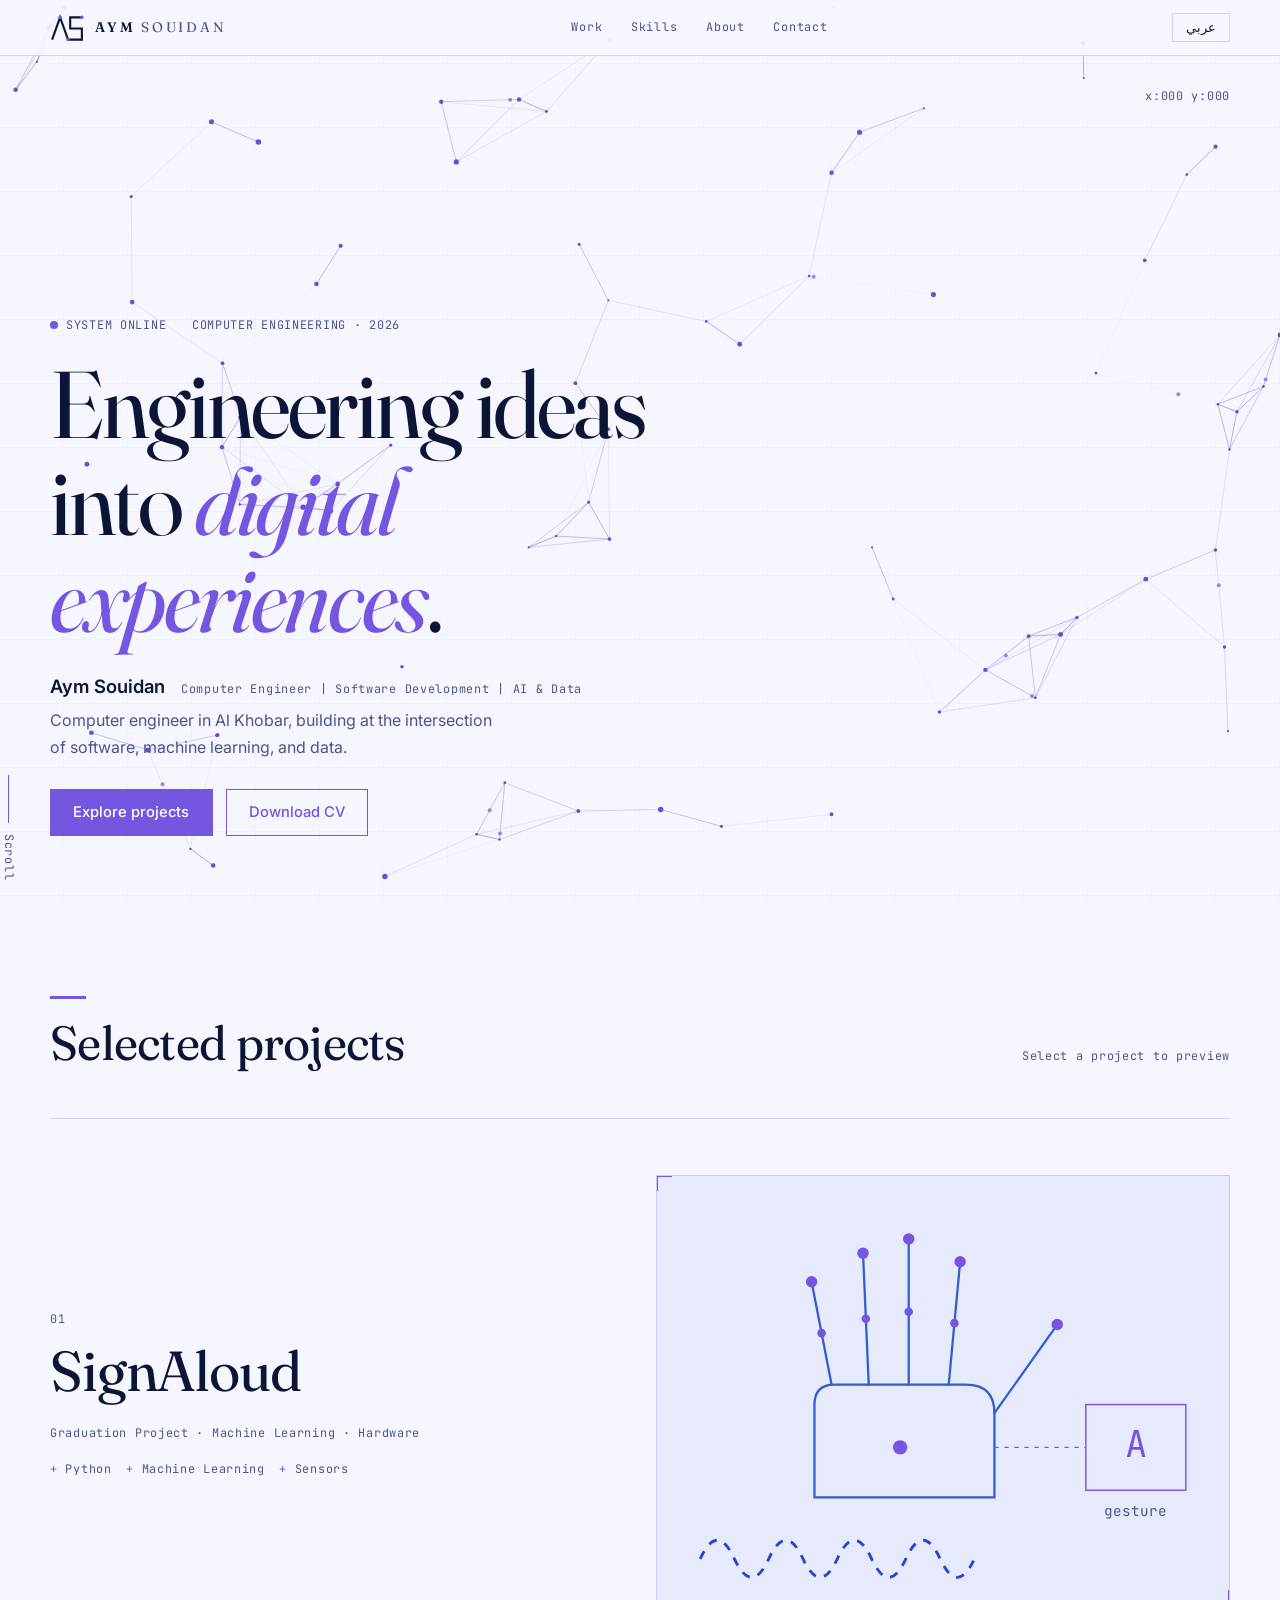
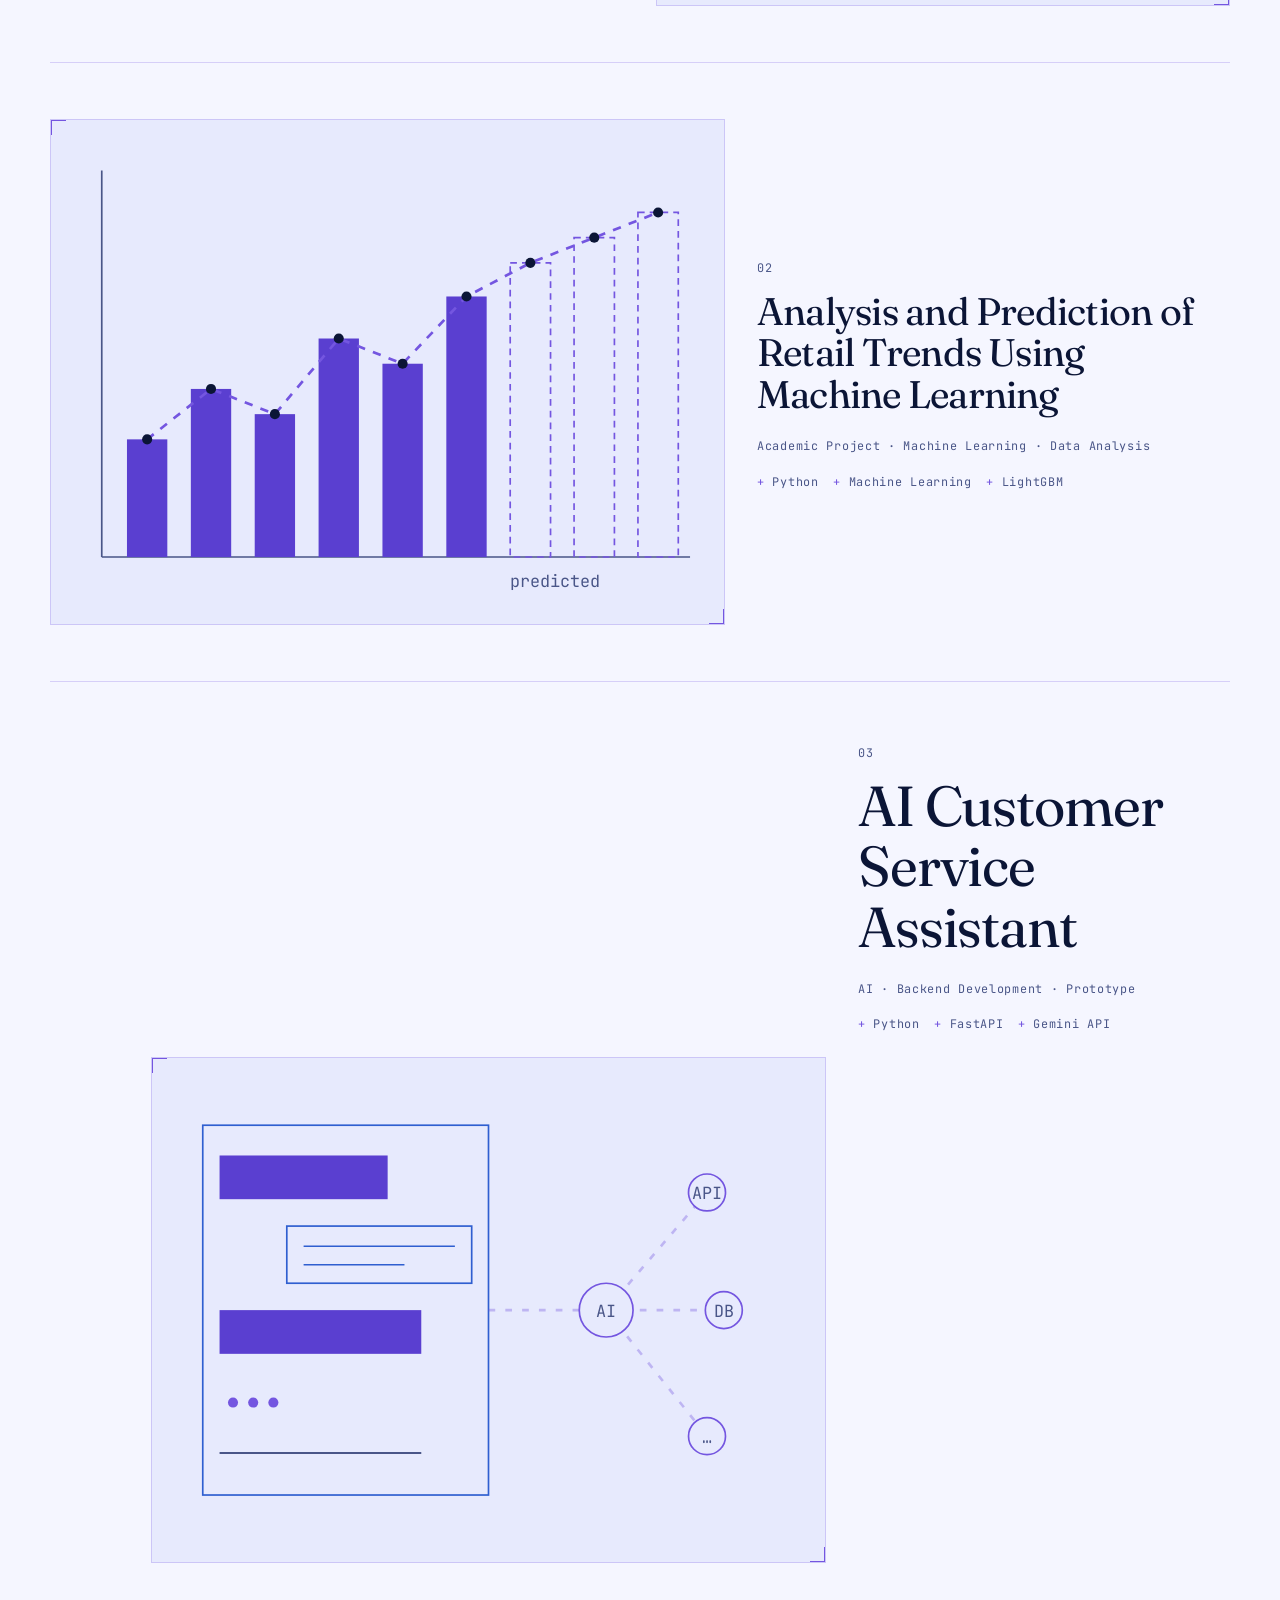
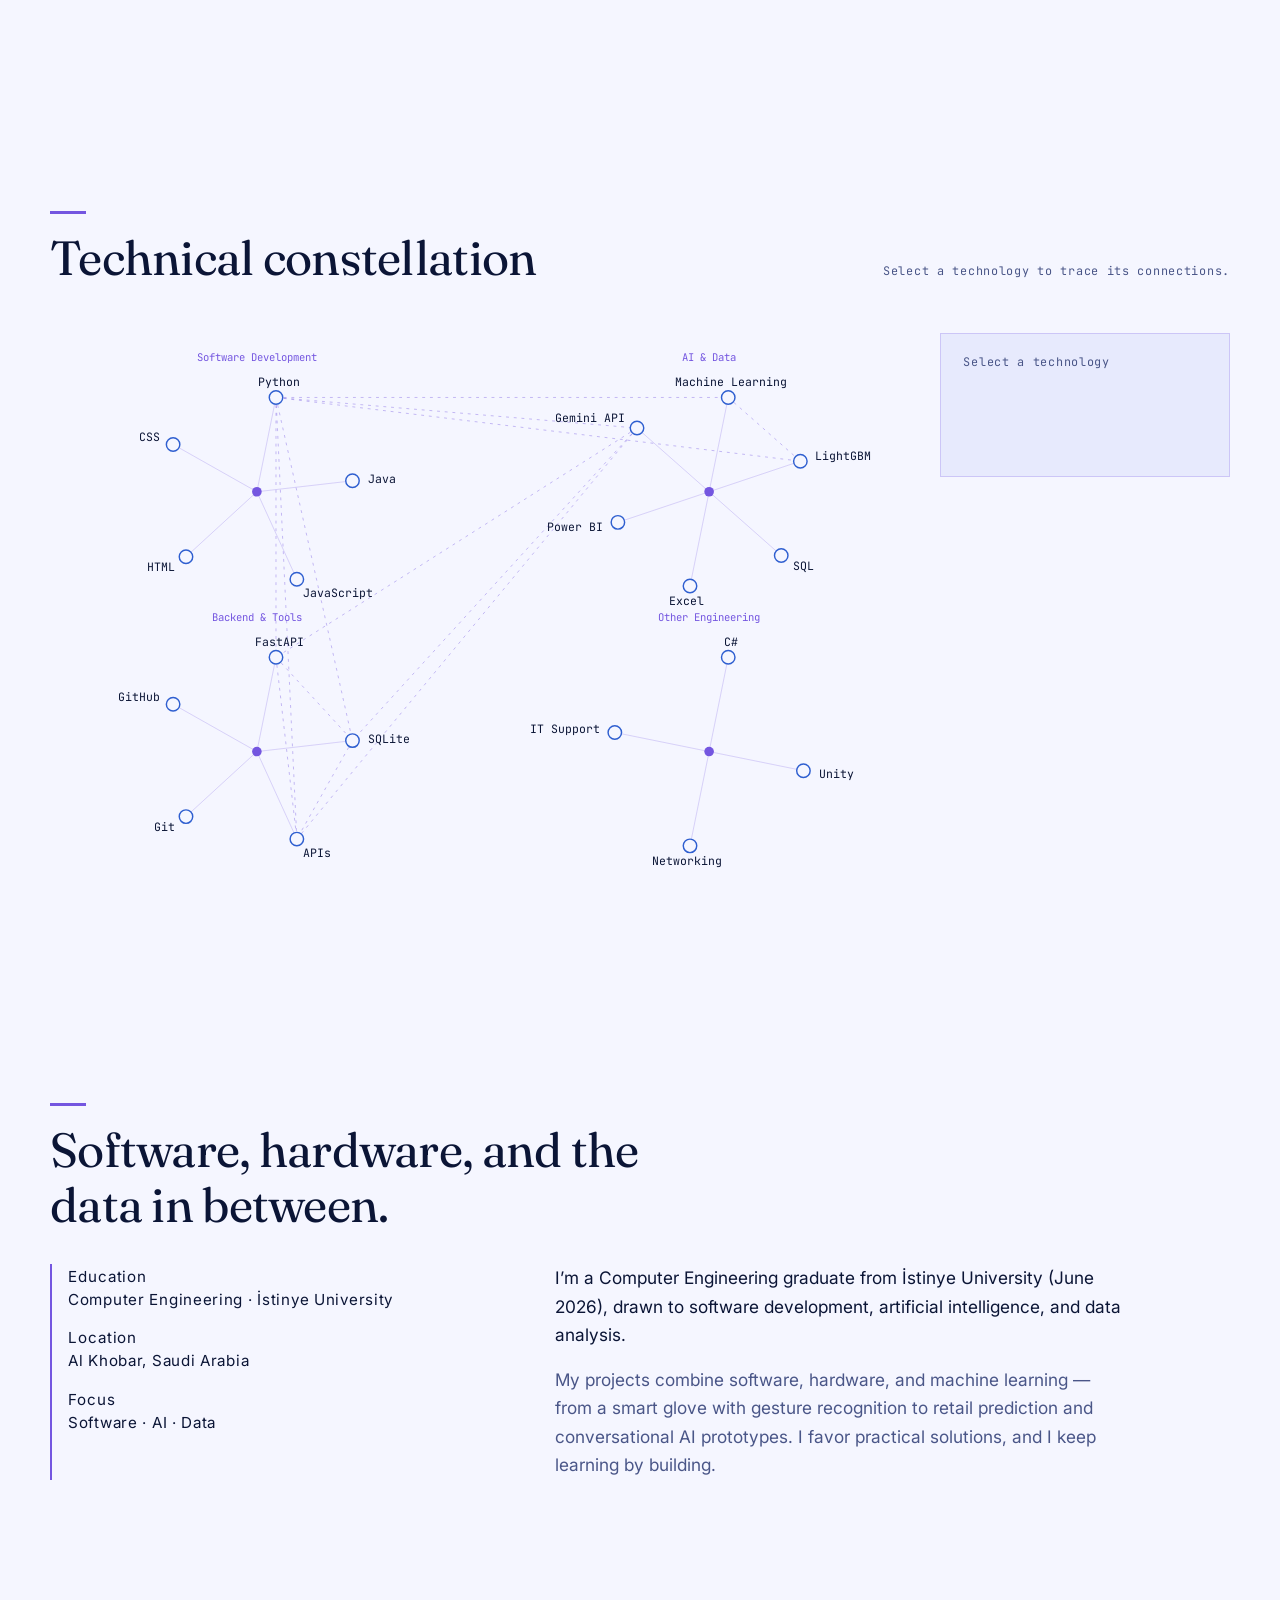
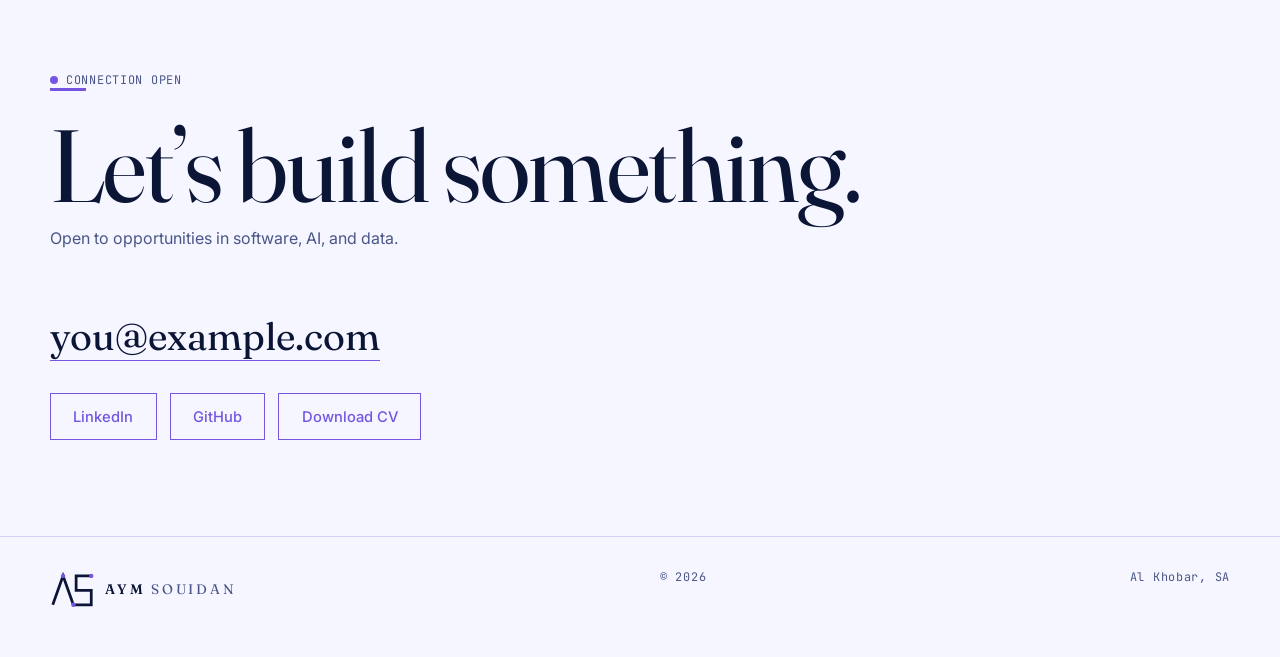
==== commit c36caa01: "Refactor file references and comments in index.html Updated file references and comments in index.ht" ====
--- a/index.html
+++ b/index.html
@@ -103,4 +103,4 @@
 <script src="projects.js" defer></script>
 <script src="init.js" defer></script>
 </body>
-</html>+</html>
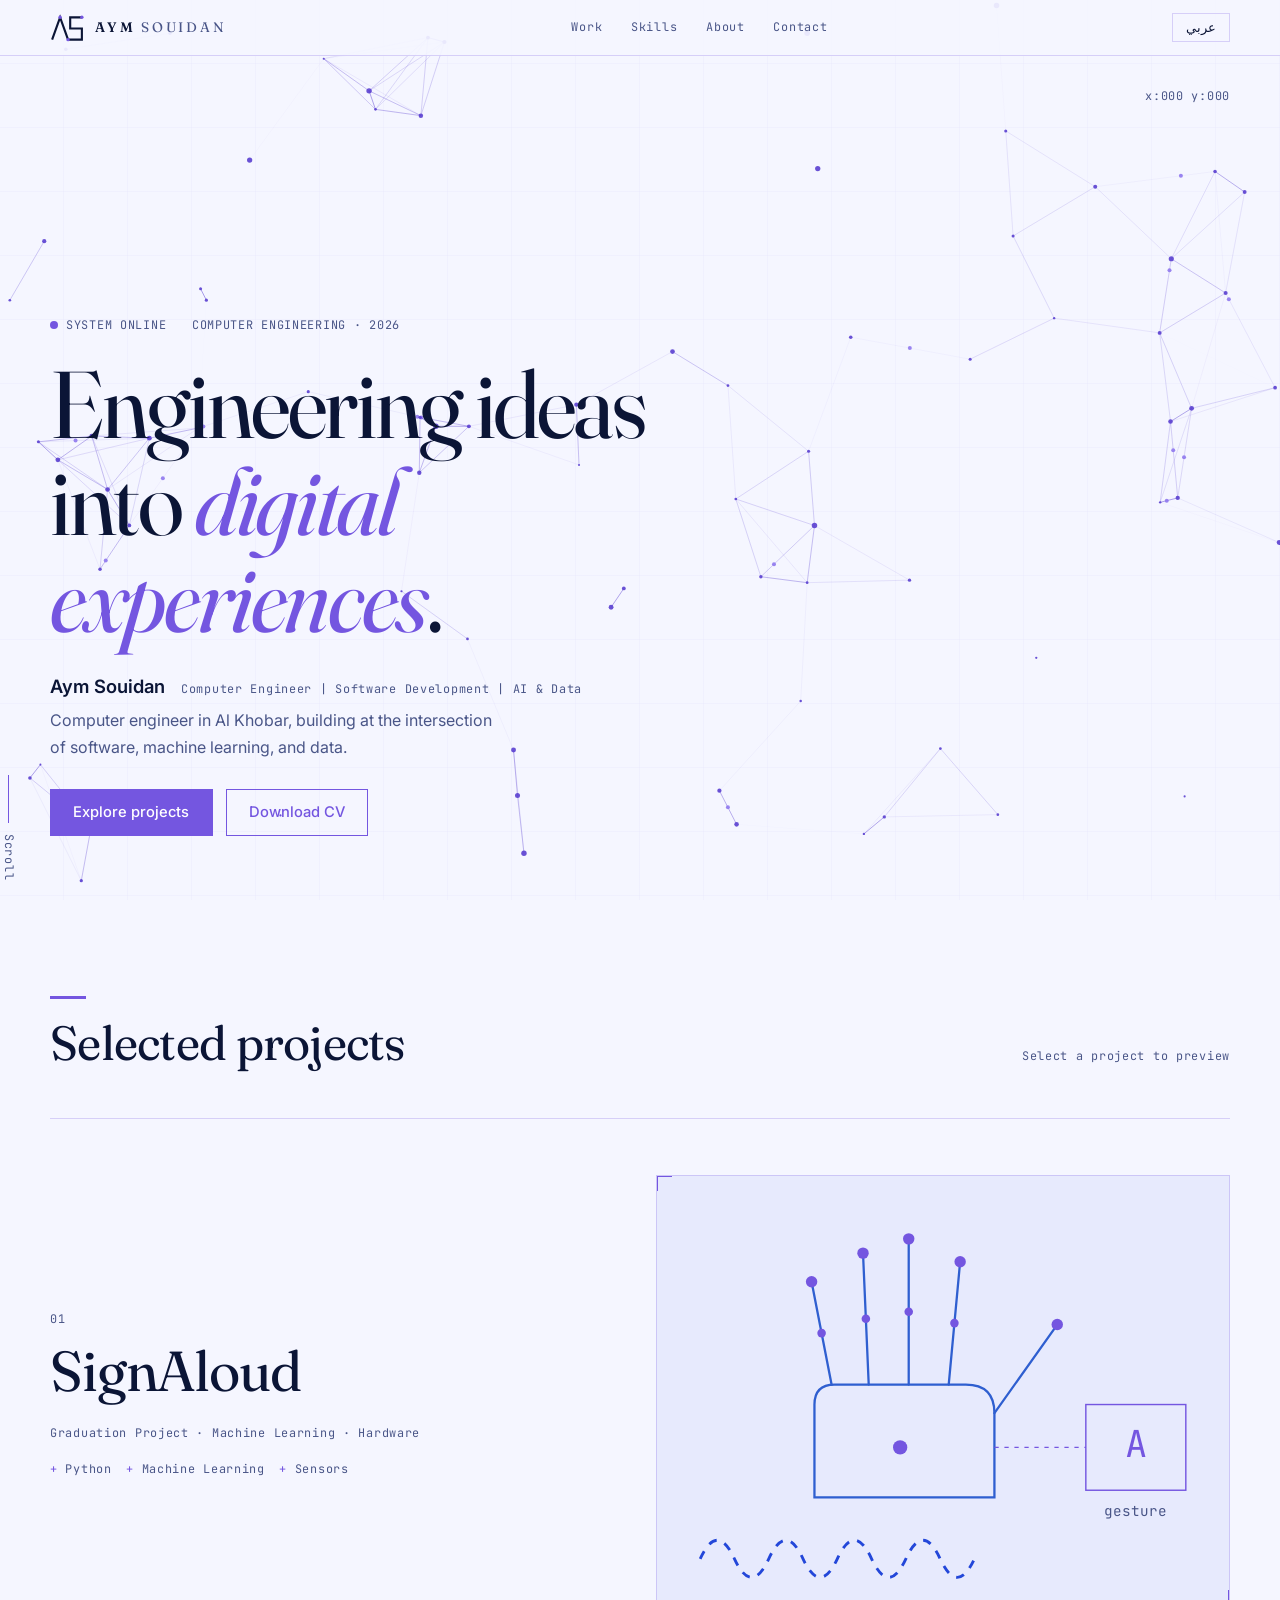
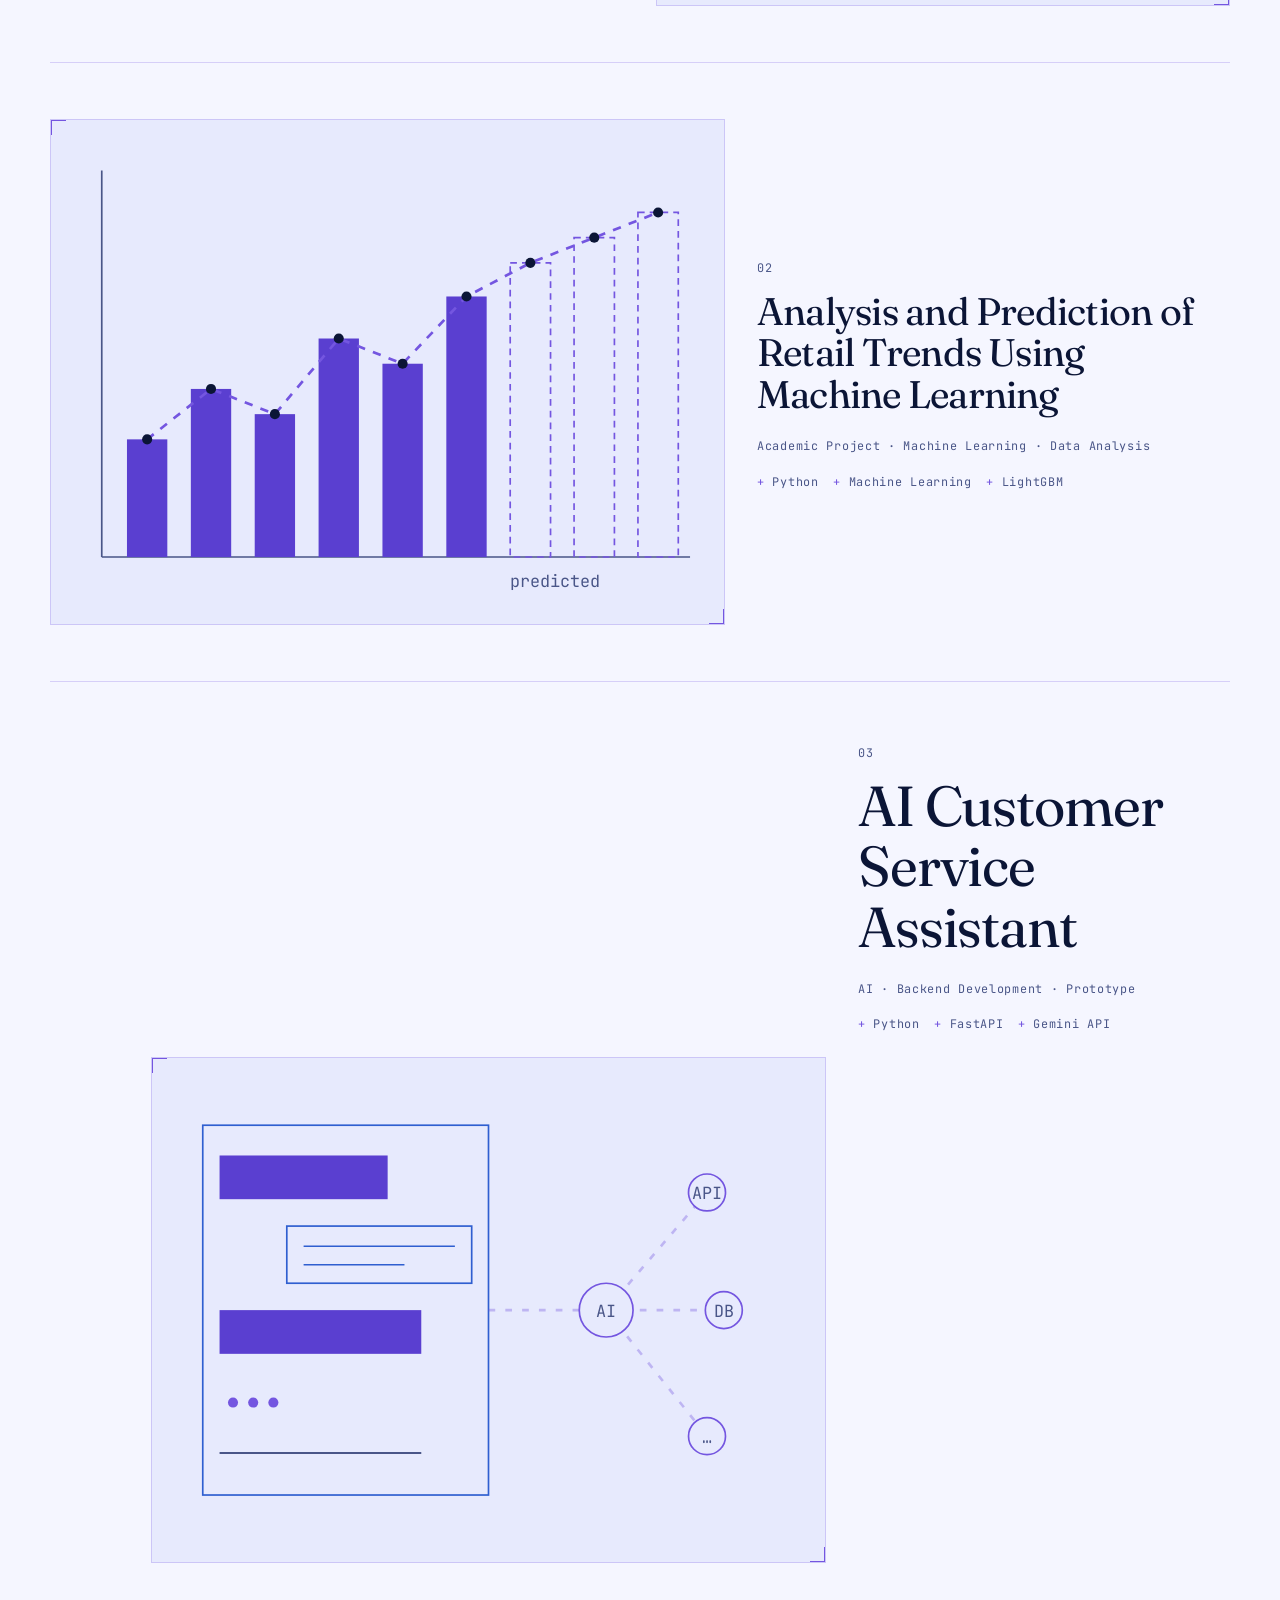
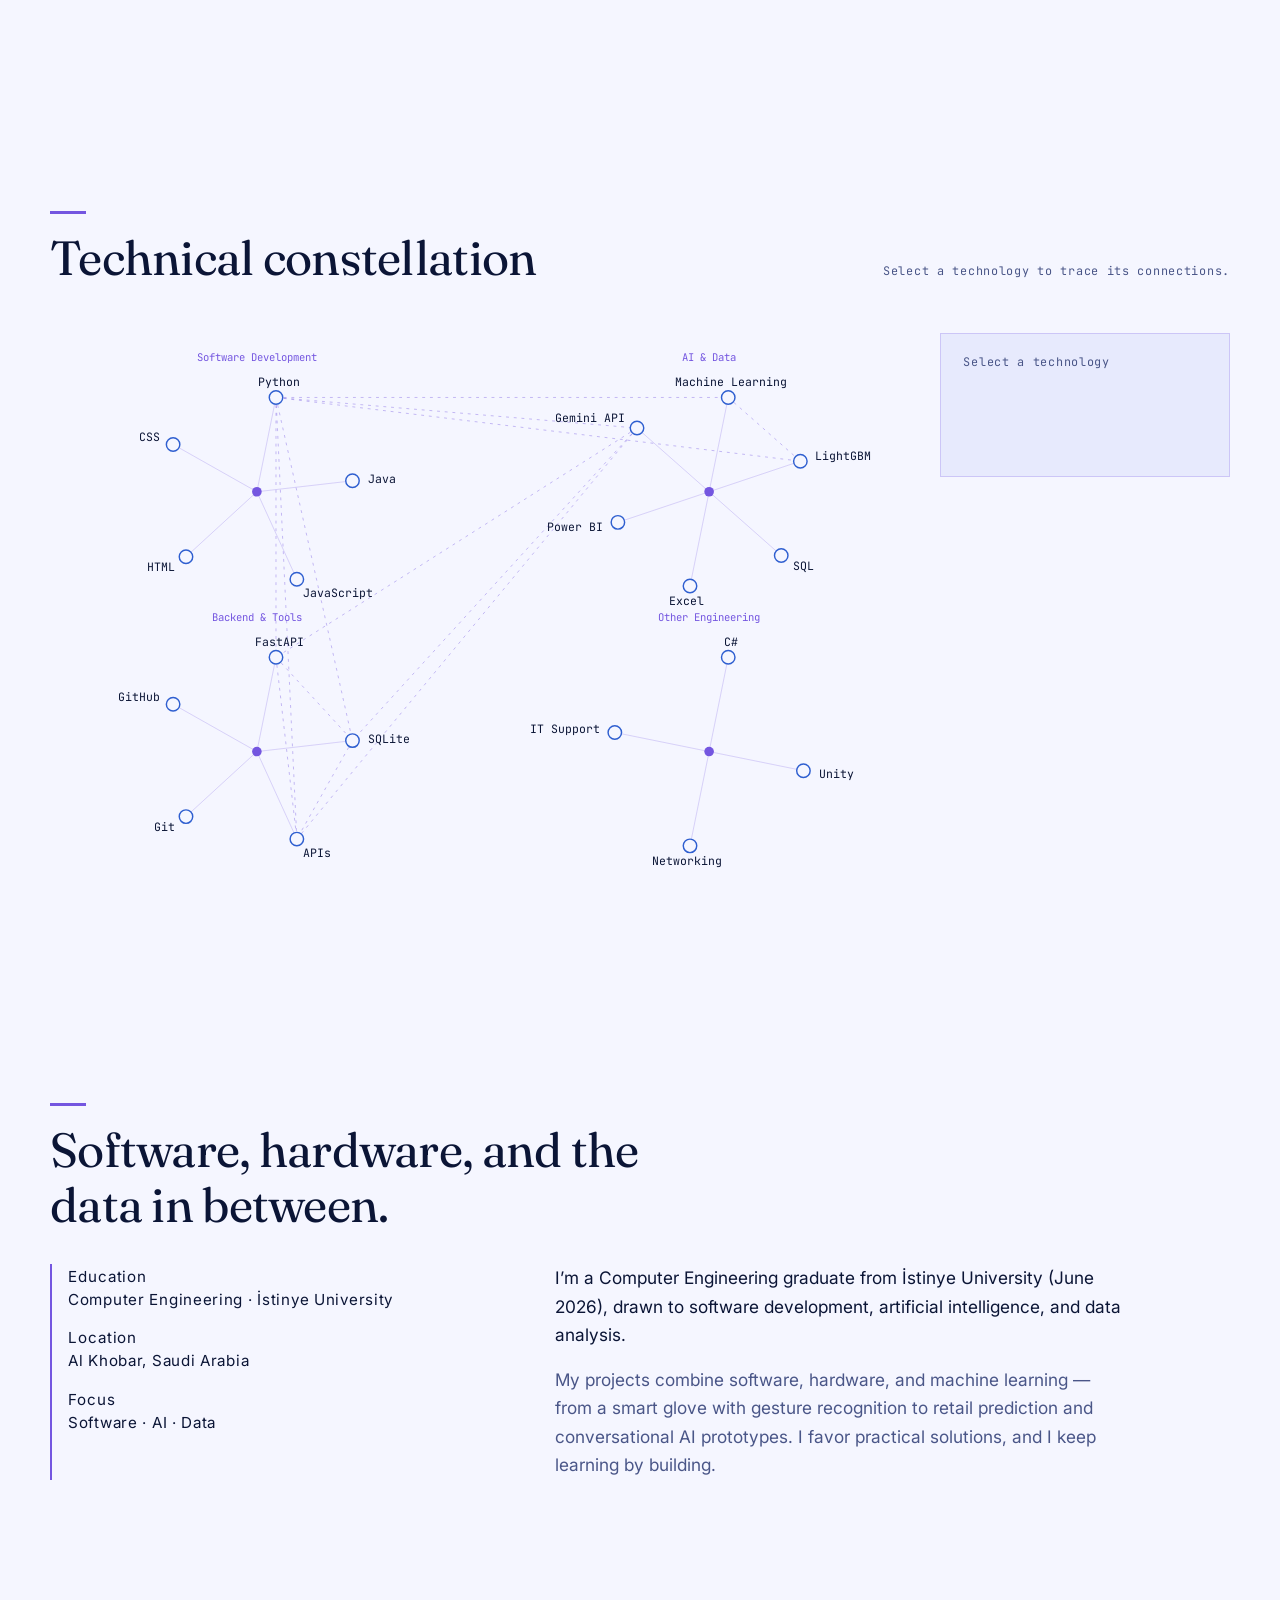
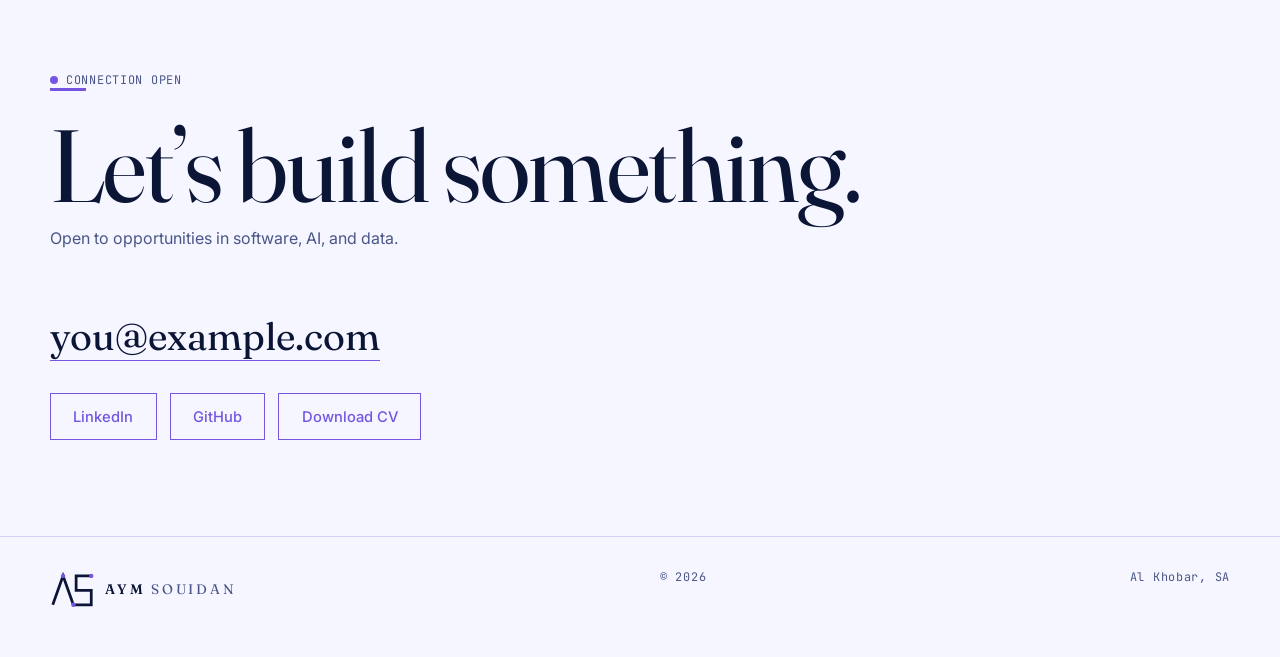
==== commit 0bbb59bc: "workpage" ====
--- a/index.html
+++ b/index.html
@@ -16,7 +16,7 @@
 <!-- NAVIGATION -->
 <nav aria-label="Main">
 <a class="logo" href="#top" aria-label="Aym Souidan — home"><svg class="mk" viewBox="0 0 64 58" aria-hidden="true"><path class="ml" d="M4 52L19 10 34 52H60V31H38V10H60"/><circle cx="19" cy="10" r="3.2"/><circle cx="34" cy="52" r="3.2"/><circle cx="60" cy="10" r="3.2"/></svg><span class="wm">AYM <span>SOUIDAN</span></span></a>
-<ul class="mono"><li><a href="#work" data-i18n="n1">Work</a></li><li><a href="#skills" data-i18n="n2">Skills</a></li><li><a href="#about" data-i18n="n3">About</a></li><li><a href="#contact" data-i18n="n4">Contact</a></li></ul>
+<ul class="mono"><li><a href="work.html" data-i18n="n1">My Work</a></li><li><a href="#skills" data-i18n="n2">Skills</a></li><li><a href="#about" data-i18n="n3">About</a></li><li><a href="#contact" data-i18n="n4">Contact</a></li></ul>
 <button id="lang" aria-label="Switch language">عربي</button>
 </nav>
 
@@ -103,4 +103,4 @@
 <script src="projects.js" defer></script>
 <script src="init.js" defer></script>
 </body>
-</html>
+</html>
--- a/styles.css
+++ b/styles.css
@@ -1,136 +1,991 @@
+
 /* styles.css — all visual styling.
    COLORS: change the tokens at the top of :root (dark) and :root[data-theme=light].
    Buttons use only --lilac, --lilac-soft (hover) and --on-lilac (text on lilac).
    Sections below: nav, hero, sections/projects, project visuals, skills, about+contact, overlay. */
-:root{--bg:#0a1230;--bg2:#101c47;--ink:#eef1ff;--mute:#9aa7d6;--blue:#4d7cff;--sky:#8bb8ff;--lilac:#b9a6ff;--lilac-soft:#d8ceff;--lilac-deep:#8f7be8;--on-lilac:#0a1230;--line:rgba(185,166,255,.24);--d:1;
---serif:'Fraunces',Georgia,serif;--sans:'Inter',system-ui,sans-serif;--mono:'JetBrains Mono',ui-monospace,monospace;color-scheme:dark;
-box-sizing:border-box;padding-top:env(safe-area-inset-top,0px);padding-bottom:env(safe-area-inset-bottom,0px)}
-:root[data-theme=light]{--bg:#f5f6ff;--bg2:#e7eafd;--ink:#0b1536;--mute:#4a5688;--blue:#2347d9;--sky:#2f5fd0;--lilac:#7456e0;--lilac-soft:#8f78ee;--lilac-deep:#5a3fd0;--on-lilac:#fff;--line:rgba(116,86,224,.24);color-scheme:light}
-:root:lang(ar){--serif:'Amiri',serif;--sans:'IBM Plex Sans Arabic',system-ui,sans-serif;--d:-1}
-html{scroll-behavior:smooth;scroll-padding-top:70px}
-*{box-sizing:border-box;margin:0}
-body{background:var(--bg);color:var(--ink);font:400 1rem/1.65 var(--sans);overflow-x:hidden;
-background-image:linear-gradient(var(--line) 1px,transparent 1px),linear-gradient(90deg,var(--line) 1px,transparent 1px);background-size:64px 64px;background-position:-1px -1px;background-attachment:fixed}
-body::after{content:"";position:fixed;inset:0;background:var(--bg);opacity:.86;z-index:-1}
-a{color:inherit;text-decoration:none}
-:focus-visible{outline:2px solid var(--lilac);outline-offset:3px}
-::selection{background:var(--lilac);color:var(--on-lilac)}
-.mono{font:400 .74rem/1.4 var(--mono);color:var(--mute);letter-spacing:.06em}
-:lang(ar) .mono{letter-spacing:0;font-size:.8rem}
-.wrap{width:min(1180px,100% - 2.5rem);margin-inline:auto}
-nav{position:fixed;inset:0 0 auto;z-index:20;display:flex;justify-content:space-between;align-items:center;gap:1rem;padding:calc(12px + env(safe-area-inset-top,0px)) max(1.25rem,calc(50% - 590px)) 12px;background:color-mix(in srgb,var(--bg) 92%,transparent);border-bottom:1px solid var(--line)}
+
+/* =========================================
+   1. GLOBAL COLORS & VARIABLES
+========================================= */
+
+:root {
+  --bg: #0a1230;
+  --bg2: #101c47;
+  --ink: #eef1ff;
+  --mute: #9aa7d6;
+  --blue: #4d7cff;
+  --sky: #8bb8ff;
+  --lilac: #b9a6ff;
+  --lilac-soft: #d8ceff;
+  --lilac-deep: #8f7be8;
+  --on-lilac: #0a1230;
+  --line: rgba(185,166,255,.24);
+  --d: 1;
+
+  --serif: 'Fraunces',Georgia,serif;
+  --sans: 'Inter',system-ui,sans-serif;
+  --mono: 'JetBrains Mono',ui-monospace,monospace;
+
+  color-scheme: dark;
+  box-sizing: border-box;
+  padding-top: env(safe-area-inset-top,0px);
+  padding-bottom: env(safe-area-inset-bottom,0px);
+}
+
+:root[data-theme=light] {
+  --bg: #f5f6ff;
+  --bg2: #e7eafd;
+  --ink: #0b1536;
+  --mute: #4a5688;
+  --blue: #2347d9;
+  --sky: #2f5fd0;
+  --lilac: #7456e0;
+  --lilac-soft: #8f78ee;
+  --lilac-deep: #5a3fd0;
+  --on-lilac: #fff;
+  --line: rgba(116,86,224,.24);
+  color-scheme: light;
+}
+
+:root:lang(ar) {
+  --serif: 'Amiri',serif;
+  --sans: 'IBM Plex Sans Arabic',system-ui,sans-serif;
+  --d: -1;
+}
+
+/* =========================================
+   2. GLOBAL PAGE STYLING
+========================================= */
+
+html {
+  scroll-behavior: smooth;
+  scroll-padding-top: 70px;
+}
+
+* {
+  box-sizing: border-box;
+  margin: 0;
+}
+
+body {
+  background: var(--bg);
+  color: var(--ink);
+  font: 400 1rem/1.65 var(--sans);
+  overflow-x: hidden;
+  background-image: linear-gradient(var(--line) 1px,transparent 1px),linear-gradient(90deg,var(--line) 1px,transparent 1px);
+  background-size: 64px 64px;
+  background-position: -1px -1px;
+  background-attachment: fixed;
+}
+
+body::after {
+  content: "";
+  position: fixed;
+  inset: 0;
+  background: var(--bg);
+  opacity: .86;
+  z-index: -1;
+}
+
+a {
+  color: inherit;
+  text-decoration: none;
+}
+
+:focus-visible {
+  outline: 2px solid var(--lilac);
+  outline-offset: 3px;
+}
+
+::selection {
+  background: var(--lilac);
+  color: var(--on-lilac);
+}
+
+.mono {
+  font: 400 .74rem/1.4 var(--mono);
+  color: var(--mute);
+  letter-spacing: .06em;
+}
+
+:lang(ar) .mono {
+  letter-spacing: 0;
+  font-size: .8rem;
+}
+
+.wrap {
+  width: min(1180px,100% - 2.5rem);
+  margin-inline: auto;
+}
+
+/* =========================================
+   3. NAVIGATION & LOGO
+========================================= */
+
+nav {
+  position: fixed;
+  inset: 0 0 auto;
+  z-index: 20;
+  display: flex;
+  justify-content: space-between;
+  align-items: center;
+  gap: 1rem;
+  padding: calc(12px + env(safe-area-inset-top,0px)) max(1.25rem,calc(50% - 590px)) 12px;
+  background: color-mix(in srgb,var(--bg) 92%,transparent);
+  border-bottom: 1px solid var(--line);
+}
+
 /* logo: AS monogram + wordmark (markup lives in index.html, nav and footer) */
-.logo{display:flex;align-items:center;gap:.7rem;color:var(--ink)}
-.mk{width:34px;height:auto;overflow:visible;flex:none}
-.mk .ml{fill:none;stroke:currentColor;stroke-width:4;stroke-linejoin:miter;stroke-dasharray:210;animation:draw 1.4s .2s both}
-.mk circle{fill:var(--lilac);transform-box:fill-box;transform-origin:center;transition:transform .3s}
-.logo:hover .mk circle{transform:scale(1.7)}
-.wm{font:600 .86rem 'Fraunces',Georgia,serif;letter-spacing:.2em;white-space:nowrap}
-.wm span{font-weight:400;color:var(--mute)}
-footer .mk{width:44px}
-@keyframes draw{from{stroke-dashoffset:210}}
-nav ul{display:flex;gap:clamp(.7rem,2.5vw,1.8rem);list-style:none;padding:0;margin-inline:auto}
-nav a:hover{color:var(--lilac)}
-#lang{background:none;border:1px solid var(--line);color:var(--ink);padding:.3rem .8rem;font:400 .8rem var(--mono);cursor:pointer}
-#lang:hover{border-color:var(--lilac);color:var(--lilac)}
+
+.logo {
+  display: flex;
+  align-items: center;
+  gap: .7rem;
+  color: var(--ink);
+}
+
+.mk {
+  width: 34px;
+  height: auto;
+  overflow: visible;
+  flex: none;
+}
+
+.mk .ml {
+  fill: none;
+  stroke: currentColor;
+  stroke-width: 4;
+  stroke-linejoin: miter;
+  stroke-dasharray: 210;
+  animation: draw 1.4s .2s both;
+}
+
+.mk circle {
+  fill: var(--lilac);
+  transform-box: fill-box;
+  transform-origin: center;
+  transition: transform .3s;
+}
+
+.logo:hover .mk circle {
+  transform: scale(1.7);
+}
+
+.wm {
+  font: 600 .86rem 'Fraunces',Georgia,serif;
+  letter-spacing: .2em;
+  white-space: nowrap;
+}
+
+.wm span {
+  font-weight: 400;
+  color: var(--mute);
+}
+
+footer .mk {
+  width: 44px;
+}
+
+@keyframes draw {
+  from {
+    stroke-dashoffset: 210;
+  }
+}
+
+nav ul {
+  display: flex;
+  gap: clamp(.7rem,2.5vw,1.8rem);
+  list-style: none;
+  padding: 0;
+  margin-inline: auto;
+}
+
+nav a:hover {
+  color: var(--lilac);
+}
+
+#lang {
+  background: none;
+  border: 1px solid var(--line);
+  color: var(--ink);
+  padding: .3rem .8rem;
+  font: 400 .8rem var(--mono);
+  cursor: pointer;
+}
+
+#lang:hover {
+  border-color: var(--lilac);
+  color: var(--lilac);
+}
+
+/* =========================================
+   4. HERO SECTION
+========================================= */
+
 /* hero */
-.hero{position:relative;min-height:100svh;display:flex;align-items:flex-end;padding:7rem 0 4rem;overflow:hidden}
-#net{position:absolute;inset:0;width:100%;height:100%;display:block}
-.hero .wrap{position:relative;pointer-events:none}
-.hero a,.hero button{pointer-events:auto}
-.row{display:flex;flex-wrap:wrap;gap:.6rem 1.6rem;align-items:center;margin-bottom:1.4rem}
-.dot{display:inline-block;width:8px;height:8px;border-radius:50%;background:var(--lilac);margin-inline-end:.5rem;animation:pulse 1.8s infinite}
-h1{font:400 clamp(2.5rem,7.4vw,6.4rem)/1.02 var(--serif);letter-spacing:-.025em;max-width:13ch;font-variation-settings:"opsz" 144}
-:lang(ar) h1{line-height:1.3;letter-spacing:0;max-width:14ch}
-h1 em{font-style:italic;color:var(--lilac)}
-.who{margin:1.8rem 0 .6rem;display:flex;flex-wrap:wrap;gap:.3rem 1rem;align-items:baseline}
-.who b{font:600 1.15rem var(--sans)}
-.intro{max-width:46ch;color:var(--mute);margin-bottom:1.8rem}
-.btns{display:flex;flex-wrap:wrap;gap:.8rem}
-.btn{display:inline-block;padding:.85rem 1.4rem;border:1px solid var(--lilac);color:var(--lilac);font:500 .92rem var(--sans);transition:background .25s,color .25s,border-color .25s}
-.btn.pri{background:var(--lilac);color:var(--on-lilac)}
-.btn:hover{background:var(--lilac-soft);border-color:var(--lilac-soft);color:var(--on-lilac)}
-.scroll{position:absolute;bottom:1.2rem;inset-inline-end:max(1.25rem,calc(50% - 590px));display:flex;align-items:center;gap:.7rem;writing-mode:vertical-rl}
-.scroll i{width:1px;height:48px;background:var(--lilac);animation:drop 2s infinite;transform-origin:top}
-#xy{position:absolute;top:5.5rem;inset-inline-end:max(1.25rem,calc(50% - 590px));direction:ltr}
+
+.hero {
+  position: relative;
+  min-height: 100svh;
+  display: flex;
+  align-items: flex-end;
+  padding: 7rem 0 4rem;
+  overflow: hidden;
+}
+
+#net {
+  position: absolute;
+  inset: 0;
+  width: 100%;
+  height: 100%;
+  display: block;
+}
+
+.hero .wrap {
+  position: relative;
+  pointer-events: none;
+}
+
+.hero a,.hero button {
+  pointer-events: auto;
+}
+
+.row {
+  display: flex;
+  flex-wrap: wrap;
+  gap: .6rem 1.6rem;
+  align-items: center;
+  margin-bottom: 1.4rem;
+}
+
+.dot {
+  display: inline-block;
+  width: 8px;
+  height: 8px;
+  border-radius: 50%;
+  background: var(--lilac);
+  margin-inline-end: .5rem;
+  animation: pulse 1.8s infinite;
+}
+
+h1 {
+  font: 400 clamp(2.5rem,7.4vw,6.4rem)/1.02 var(--serif);
+  letter-spacing: -.025em;
+  max-width: 13ch;
+  font-variation-settings: "opsz" 144;
+}
+
+:lang(ar) h1 {
+  line-height: 1.3;
+  letter-spacing: 0;
+  max-width: 14ch;
+}
+
+h1 em {
+  font-style: italic;
+  color: var(--lilac);
+}
+
+.who {
+  margin: 1.8rem 0 .6rem;
+  display: flex;
+  flex-wrap: wrap;
+  gap: .3rem 1rem;
+  align-items: baseline;
+}
+
+.who b {
+  font: 600 1.15rem var(--sans);
+}
+
+.intro {
+  max-width: 46ch;
+  color: var(--mute);
+  margin-bottom: 1.8rem;
+}
+
+.btns {
+  display: flex;
+  flex-wrap: wrap;
+  gap: .8rem;
+}
+
+.btn {
+  display: inline-block;
+  padding: .85rem 1.4rem;
+  border: 1px solid var(--lilac);
+  color: var(--lilac);
+  font: 500 .92rem var(--sans);
+  transition: background .25s,color .25s,border-color .25s;
+}
+
+.btn.pri {
+  background: var(--lilac);
+  color: var(--on-lilac);
+}
+
+.btn:hover {
+  background: var(--lilac-soft);
+  border-color: var(--lilac-soft);
+  color: var(--on-lilac);
+}
+
+.scroll {
+  position: absolute;
+  bottom: 1.2rem;
+  inset-inline-end: max(1.25rem,calc(50% - 590px));
+  display: flex;
+  align-items: center;
+  gap: .7rem;
+  writing-mode: vertical-rl;
+}
+
+.scroll i {
+  width: 1px;
+  height: 48px;
+  background: var(--lilac);
+  animation: drop 2s infinite;
+  transform-origin: top;
+}
+
+#xy {
+  position: absolute;
+  top: 5.5rem;
+  inset-inline-end: max(1.25rem,calc(50% - 590px));
+  direction: ltr;
+}
+
+/* =========================================
+   5. SECTIONS & PROJECTS
+========================================= */
+
 /* sections */
-section{padding:6rem 0}
-.sh{display:flex;justify-content:space-between;align-items:baseline;gap:1rem;margin-bottom:3rem;flex-wrap:wrap}
-h2{font:400 clamp(1.8rem,4vw,3rem)/1.15 var(--serif);letter-spacing:-.015em;max-width:20ch}
-h2::before{content:"";display:block;width:36px;height:3px;background:var(--lilac);margin-bottom:1rem}
-:lang(ar) h2{letter-spacing:0;line-height:1.4}
-.p{display:grid;grid-template-columns:repeat(12,1fr);gap:1.5rem 2rem;align-items:center;padding:3.5rem 0;border-top:1px solid var(--line);cursor:pointer}
-.p .meta{grid-column:1/6}.p .vz{grid-column:7/13}
-.p:nth-of-type(even) .meta{grid-column:8/13;grid-row:1}.p:nth-of-type(even) .vz{grid-column:1/8;grid-row:1}
-.p:nth-of-type(3) .vz{grid-column:2/9}.p:nth-of-type(3) .meta{grid-column:9/13}
-.p h3{font:400 clamp(1.9rem,4.4vw,3.8rem)/1.08 var(--serif);letter-spacing:-.02em;margin:.7rem 0 1rem;transition:color .3s,transform .35s}
-.p:nth-of-type(2) h3{font-size:clamp(1.5rem,3vw,2.5rem)}
-:lang(ar) .p h3{line-height:1.35;letter-spacing:0}
-.p:hover h3,.p:focus-visible h3{color:var(--lilac);transform:translateX(calc(14px*var(--d)))}
-.tags{display:flex;flex-wrap:wrap;gap:.4rem .9rem;margin-top:1rem}
-.tags span::before{content:"+ ";color:var(--lilac)}
-.vz{position:relative;aspect-ratio:4/3;background:var(--bg2);border:1px solid var(--line);color:var(--sky);overflow:hidden;transition:border-color .3s}
-.vz::before,.vz::after{content:"";position:absolute;width:14px;height:14px;border:2px solid var(--lilac);z-index:1}
-.vz::before{top:-1px;inset-inline-start:-1px;border-width:2px 0 0 2px}.vz::after{bottom:-1px;inset-inline-end:-1px;border-width:0 2px 2px 0}
-:lang(ar) .vz::before{border-width:2px 2px 0 0}:lang(ar) .vz::after{border-width:0 0 2px 2px}
-.p:hover .vz{border-color:var(--lilac)}
-svg.viz{width:100%;height:100%;display:block;direction:ltr}
-.viz text{font:10px var(--mono);fill:var(--mute)}
-.v1 .l{fill:none;stroke:var(--sky);stroke-width:1.6;stroke-linecap:round}
-.v1 .s{fill:var(--lilac);transform-box:fill-box;transform-origin:center;transition:transform .4s;animation:pulse 2.4s infinite;animation-delay:calc(var(--i)*.3s)}
-.p:hover .v1 .s,#ov .v1 .s{transform:scale(2)}
-.v1 .w{fill:none;stroke:var(--blue);stroke-width:2;stroke-dasharray:6 6;animation:dash 2s linear infinite}
-.v1 .k{fill:none;stroke:var(--lilac);stroke-dasharray:3 4}
-.v2 .b{fill:var(--lilac-deep);transform-box:fill-box;transform-origin:bottom}
-.v2 .f{fill:none;stroke:var(--lilac);stroke-dasharray:4 3}
-.v2 .t{fill:none;stroke:var(--lilac);stroke-width:1.6;stroke-dasharray:5 5}
-.v2 circle{fill:var(--ink)}
-.p:hover .v2 .b,#ov .v2 .b{animation:grow .8s cubic-bezier(.2,.8,.2,1) both;animation-delay:calc(var(--i)*.06s)}
-.p:hover .v2 .t,#ov .v2 .t{animation:dash 1.4s linear infinite}
-.v3 .bb{fill:none;stroke:var(--sky)}.v3 .bm{fill:var(--lilac-deep);stroke:none}
-.v3 .ln{stroke:var(--mute);stroke-width:1.2}
-.v3 .fl{stroke:var(--lilac);stroke-width:1.6;stroke-dasharray:4 6;opacity:.35;transition:opacity .3s}
-.p:hover .v3 .fl,#ov .v3 .fl{opacity:1;animation:dash 1s linear infinite}
-.v3 .nd{fill:var(--bg2);stroke:var(--lilac)}.v3 .ty{fill:var(--lilac);animation:pulse 1.2s infinite;animation-delay:calc(var(--i)*.2s)}
+
+section {
+  padding: 6rem 0;
+}
+
+.sh {
+  display: flex;
+  justify-content: space-between;
+  align-items: baseline;
+  gap: 1rem;
+  margin-bottom: 3rem;
+  flex-wrap: wrap;
+}
+
+h2 {
+  font: 400 clamp(1.8rem,4vw,3rem)/1.15 var(--serif);
+  letter-spacing: -.015em;
+  max-width: 20ch;
+}
+
+h2::before {
+  content: "";
+  display: block;
+  width: 36px;
+  height: 3px;
+  background: var(--lilac);
+  margin-bottom: 1rem;
+}
+
+:lang(ar) h2 {
+  letter-spacing: 0;
+  line-height: 1.4;
+}
+
+.p {
+  display: grid;
+  grid-template-columns: repeat(12,1fr);
+  gap: 1.5rem 2rem;
+  align-items: center;
+  padding: 3.5rem 0;
+  border-top: 1px solid var(--line);
+  cursor: pointer;
+}
+
+.p .meta {
+  grid-column: 1/6;
+}
+
+.p .vz {
+  grid-column: 7/13;
+}
+
+.p:nth-of-type(even) .meta {
+  grid-column: 8/13;
+  grid-row: 1;
+}
+
+.p:nth-of-type(even) .vz {
+  grid-column: 1/8;
+  grid-row: 1;
+}
+
+.p:nth-of-type(3) .vz {
+  grid-column: 2/9;
+}
+
+.p:nth-of-type(3) .meta {
+  grid-column: 9/13;
+}
+
+.p h3 {
+  font: 400 clamp(1.9rem,4.4vw,3.8rem)/1.08 var(--serif);
+  letter-spacing: -.02em;
+  margin: .7rem 0 1rem;
+  transition: color .3s,transform .35s;
+}
+
+.p:nth-of-type(2) h3 {
+  font-size: clamp(1.5rem,3vw,2.5rem);
+}
+
+:lang(ar) .p h3 {
+  line-height: 1.35;
+  letter-spacing: 0;
+}
+
+.p:hover h3,.p:focus-visible h3 {
+  color: var(--lilac);
+  transform: translateX(calc(14px*var(--d)));
+}
+
+.tags {
+  display: flex;
+  flex-wrap: wrap;
+  gap: .4rem .9rem;
+  margin-top: 1rem;
+}
+
+.tags span::before {
+  content: "+ ";
+  color: var(--lilac);
+}
+
+/* =========================================
+   6. PROJECT VISUALS
+========================================= */
+
+.vz {
+  position: relative;
+  aspect-ratio: 4/3;
+  background: var(--bg2);
+  border: 1px solid var(--line);
+  color: var(--sky);
+  overflow: hidden;
+  transition: border-color .3s;
+}
+
+.vz::before,.vz::after {
+  content: "";
+  position: absolute;
+  width: 14px;
+  height: 14px;
+  border: 2px solid var(--lilac);
+  z-index: 1;
+}
+
+.vz::before {
+  top: -1px;
+  inset-inline-start: -1px;
+  border-width: 2px 0 0 2px;
+}
+
+.vz::after {
+  bottom: -1px;
+  inset-inline-end: -1px;
+  border-width: 0 2px 2px 0;
+}
+
+:lang(ar) .vz::before {
+  border-width: 2px 2px 0 0;
+}
+
+:lang(ar) .vz::after {
+  border-width: 0 0 2px 2px;
+}
+
+.p:hover .vz {
+  border-color: var(--lilac);
+}
+
+svg.viz {
+  width: 100%;
+  height: 100%;
+  display: block;
+  direction: ltr;
+}
+
+.viz text {
+  font: 10px var(--mono);
+  fill: var(--mute);
+}
+
+.v1 .l {
+  fill: none;
+  stroke: var(--sky);
+  stroke-width: 1.6;
+  stroke-linecap: round;
+}
+
+.v1 .s {
+  fill: var(--lilac);
+  transform-box: fill-box;
+  transform-origin: center;
+  transition: transform .4s;
+  animation: pulse 2.4s infinite;
+  animation-delay: calc(var(--i)*.3s);
+}
+
+.p:hover .v1 .s,#ov .v1 .s {
+  transform: scale(2);
+}
+
+.v1 .w {
+  fill: none;
+  stroke: var(--blue);
+  stroke-width: 2;
+  stroke-dasharray: 6 6;
+  animation: dash 2s linear infinite;
+}
+
+.v1 .k {
+  fill: none;
+  stroke: var(--lilac);
+  stroke-dasharray: 3 4;
+}
+
+.v2 .b {
+  fill: var(--lilac-deep);
+  transform-box: fill-box;
+  transform-origin: bottom;
+}
+
+.v2 .f {
+  fill: none;
+  stroke: var(--lilac);
+  stroke-dasharray: 4 3;
+}
+
+.v2 .t {
+  fill: none;
+  stroke: var(--lilac);
+  stroke-width: 1.6;
+  stroke-dasharray: 5 5;
+}
+
+.v2 circle {
+  fill: var(--ink);
+}
+
+.p:hover .v2 .b,#ov .v2 .b {
+  animation: grow .8s cubic-bezier(.2,.8,.2,1) both;
+  animation-delay: calc(var(--i)*.06s);
+}
+
+.p:hover .v2 .t,#ov .v2 .t {
+  animation: dash 1.4s linear infinite;
+}
+
+.v3 .bb {
+  fill: none;
+  stroke: var(--sky);
+}
+
+.v3 .bm {
+  fill: var(--lilac-deep);
+  stroke: none;
+}
+
+.v3 .ln {
+  stroke: var(--mute);
+  stroke-width: 1.2;
+}
+
+.v3 .fl {
+  stroke: var(--lilac);
+  stroke-width: 1.6;
+  stroke-dasharray: 4 6;
+  opacity: .35;
+  transition: opacity .3s;
+}
+
+.p:hover .v3 .fl,#ov .v3 .fl {
+  opacity: 1;
+  animation: dash 1s linear infinite;
+}
+
+.v3 .nd {
+  fill: var(--bg2);
+  stroke: var(--lilac);
+}
+
+.v3 .ty {
+  fill: var(--lilac);
+  animation: pulse 1.2s infinite;
+  animation-delay: calc(var(--i)*.2s);
+}
+
+/* =========================================
+   7. SKILLS SECTION
+========================================= */
+
 /* skills */
-.sk{display:grid;grid-template-columns:1fr;gap:1.5rem}
-#map{width:100%;height:auto;display:block;direction:ltr;max-height:78vh;touch-action:manipulation}
-.e{stroke:var(--line);stroke-width:1;transition:stroke .3s,opacity .3s}
-.x{stroke:var(--lilac);stroke-dasharray:3 5;opacity:.4}
-.n{cursor:pointer}.n circle{fill:var(--bg);stroke:var(--sky);stroke-width:1.5;transition:fill .25s,r .25s}
-.n text{font:12px var(--mono);fill:var(--ink);transition:opacity .3s}
-.hub circle{fill:var(--lilac);stroke:none}.hub text{fill:var(--lilac);font-size:11px}
-.dim .n,.dim .e{opacity:.2}.dim .on{opacity:1}.dim .e.on{stroke:var(--lilac);stroke-width:1.6;opacity:1}
-.n.on circle{fill:var(--lilac)}.n.cur circle{fill:var(--lilac-deep);stroke:var(--lilac);stroke-width:3}
-#pn{border:1px solid var(--line);padding:1.2rem 1.4rem;min-height:9rem;background:var(--bg2)}
-#pn h3{font:400 1.9rem var(--serif);margin-bottom:.3rem}
-.chips{display:flex;flex-wrap:wrap;gap:.5rem;margin-top:.8rem}
-.chips button{background:none;border:1px solid var(--lilac);color:var(--ink);padding:.3rem .8rem;font:400 .8rem var(--sans);cursor:pointer}
-.chips button:hover{background:var(--lilac);color:var(--on-lilac)}
-@media(min-width:960px){.sk{grid-template-columns:1fr 290px;align-items:start}#pn{position:sticky;top:90px}}
+
+.sk {
+  display: grid;
+  grid-template-columns: 1fr;
+  gap: 1.5rem;
+}
+
+#map {
+  width: 100%;
+  height: auto;
+  display: block;
+  direction: ltr;
+  max-height: 78vh;
+  touch-action: manipulation;
+}
+
+.e {
+  stroke: var(--line);
+  stroke-width: 1;
+  transition: stroke .3s,opacity .3s;
+}
+
+.x {
+  stroke: var(--lilac);
+  stroke-dasharray: 3 5;
+  opacity: .4;
+}
+
+.n {
+  cursor: pointer;
+}
+
+.n circle {
+  fill: var(--bg);
+  stroke: var(--sky);
+  stroke-width: 1.5;
+  transition: fill .25s,r .25s;
+}
+
+.n text {
+  font: 12px var(--mono);
+  fill: var(--ink);
+  transition: opacity .3s;
+}
+
+.hub circle {
+  fill: var(--lilac);
+  stroke: none;
+}
+
+.hub text {
+  fill: var(--lilac);
+  font-size: 11px;
+}
+
+.dim .n,.dim .e {
+  opacity: .2;
+}
+
+.dim .on {
+  opacity: 1;
+}
+
+.dim .e.on {
+  stroke: var(--lilac);
+  stroke-width: 1.6;
+  opacity: 1;
+}
+
+.n.on circle {
+  fill: var(--lilac);
+}
+
+.n.cur circle {
+  fill: var(--lilac-deep);
+  stroke: var(--lilac);
+  stroke-width: 3;
+}
+
+#pn {
+  border: 1px solid var(--line);
+  padding: 1.2rem 1.4rem;
+  min-height: 9rem;
+  background: var(--bg2);
+}
+
+#pn h3 {
+  font: 400 1.9rem var(--serif);
+  margin-bottom: .3rem;
+}
+
+.chips {
+  display: flex;
+  flex-wrap: wrap;
+  gap: .5rem;
+  margin-top: .8rem;
+}
+
+.chips button {
+  background: none;
+  border: 1px solid var(--lilac);
+  color: var(--ink);
+  padding: .3rem .8rem;
+  font: 400 .8rem var(--sans);
+  cursor: pointer;
+}
+
+.chips button:hover {
+  background: var(--lilac);
+  color: var(--on-lilac);
+}
+
+@media(min-width:960px) {
+  .sk {
+    grid-template-columns: 1fr 290px;
+    align-items: start;
+  }
+
+  #pn {
+    position: sticky;
+    top: 90px;
+  }
+}
+
+/* =========================================
+   8. ABOUT & CONTACT
+========================================= */
+
 /* about + contact */
-.ab{display:grid;grid-template-columns:repeat(12,1fr);gap:2rem}
-.ab h2{grid-column:1/8}.ab .tx{grid-column:6/12;color:var(--mute);display:grid;gap:1rem;font-size:1.08rem}
-.ab .tx p:first-child{color:var(--ink)}
-.facts{grid-column:1/5;grid-row:2;display:grid;gap:1rem;align-content:start;border-inline-start:2px solid var(--lilac);padding-inline-start:1rem}
-.facts span{display:block;color:var(--ink);font-family:var(--sans);font-size:.95rem;margin-top:.1rem}
-.ct h2{font-size:clamp(2.4rem,8vw,6.5rem);max-width:none}
-.ct .mail{display:inline-block;margin:2rem 0;font:400 clamp(1.2rem,3.4vw,2.4rem) var(--serif);border-bottom:1px solid var(--lilac);direction:ltr;transition:color .3s}
-.ct .mail:hover{color:var(--lilac)}
-.links{display:flex;flex-wrap:wrap;gap:.8rem}
-footer{padding:2rem 0 3rem;border-top:1px solid var(--line)}
-footer .wrap{display:flex;justify-content:space-between;flex-wrap:wrap;gap:1rem}
+
+.ab {
+  display: grid;
+  grid-template-columns: repeat(12,1fr);
+  gap: 2rem;
+}
+
+.ab h2 {
+  grid-column: 1/8;
+}
+
+.ab .tx {
+  grid-column: 6/12;
+  color: var(--mute);
+  display: grid;
+  gap: 1rem;
+  font-size: 1.08rem;
+}
+
+.ab .tx p:first-child {
+  color: var(--ink);
+}
+
+.facts {
+  grid-column: 1/5;
+  grid-row: 2;
+  display: grid;
+  gap: 1rem;
+  align-content: start;
+  border-inline-start: 2px solid var(--lilac);
+  padding-inline-start: 1rem;
+}
+
+.facts span {
+  display: block;
+  color: var(--ink);
+  font-family: var(--sans);
+  font-size: .95rem;
+  margin-top: .1rem;
+}
+
+.ct h2 {
+  font-size: clamp(2.4rem,8vw,6.5rem);
+  max-width: none;
+}
+
+.ct .mail {
+  display: inline-block;
+  margin: 2rem 0;
+  font: 400 clamp(1.2rem,3.4vw,2.4rem) var(--serif);
+  border-bottom: 1px solid var(--lilac);
+  direction: ltr;
+  transition: color .3s;
+}
+
+.ct .mail:hover {
+  color: var(--lilac);
+}
+
+.links {
+  display: flex;
+  flex-wrap: wrap;
+  gap: .8rem;
+}
+
+footer {
+  padding: 2rem 0 3rem;
+  border-top: 1px solid var(--line);
+}
+
+footer .wrap {
+  display: flex;
+  justify-content: space-between;
+  flex-wrap: wrap;
+  gap: 1rem;
+}
+
+/* =========================================
+   9. OVERLAY / PROJECT POPUP
+========================================= */
+
 /* overlay */
-dialog{margin:auto;background:var(--bg);color:var(--ink);border:1px solid var(--lilac);width:min(880px,94vw);padding:1.2rem;max-height:94svh;overflow:auto}
-dialog::backdrop{background:rgba(5,9,26,.82)}
-dialog .vz{aspect-ratio:16/10}
-dialog .hd{display:flex;justify-content:space-between;gap:1rem;align-items:start;margin-bottom:1rem}
-dialog h3{font:400 1.8rem/1.2 var(--serif)}
-#x{background:none;border:1px solid var(--line);color:var(--ink);padding:.3rem .8rem;cursor:pointer;font:400 .8rem var(--mono)}
-.rv{opacity:0;transform:translateY(18px);transition:opacity .7s,transform .7s}.rv.in{opacity:1;transform:none}
-@keyframes pulse{50%{opacity:.35}}@keyframes dash{to{stroke-dashoffset:-24}}@keyframes grow{from{transform:scaleY(0)}}@keyframes drop{0%{transform:scaleY(0)}50%{transform:scaleY(1)}100%{transform:scaleY(1);opacity:0}}
-@media(max-width:820px){
-.p .meta,.p .vz,.p:nth-of-type(n) .meta,.p:nth-of-type(n) .vz{grid-column:1/-1;grid-row:auto}.p .vz{order:-1}
-.ab h2,.ab .tx,.facts{grid-column:1/-1;grid-row:auto}.scroll,#xy{display:none}section{padding:4rem 0}.wm{font-size:.72rem}}
-@media(max-width:480px){nav .wm{display:none}}
-@media(prefers-reduced-motion:reduce){html{scroll-behavior:auto}*,*::before,*::after{animation:none!important;transition:none!important}.rv{opacity:1;transform:none}}
+
+dialog {
+  margin: auto;
+  background: var(--bg);
+  color: var(--ink);
+  border: 1px solid var(--lilac);
+  width: min(880px,94vw);
+  padding: 1.2rem;
+  max-height: 94svh;
+  overflow: auto;
+}
+
+dialog::backdrop {
+  background: rgba(5,9,26,.82);
+}
+
+dialog .vz {
+  aspect-ratio: 16/10;
+}
+
+dialog .hd {
+  display: flex;
+  justify-content: space-between;
+  gap: 1rem;
+  align-items: start;
+  margin-bottom: 1rem;
+}
+
+dialog h3 {
+  font: 400 1.8rem/1.2 var(--serif);
+}
+
+#x {
+  background: none;
+  border: 1px solid var(--line);
+  color: var(--ink);
+  padding: .3rem .8rem;
+  cursor: pointer;
+  font: 400 .8rem var(--mono);
+}
+
+.rv {
+  opacity: 0;
+  transform: translateY(18px);
+  transition: opacity .7s,transform .7s;
+}
+
+.rv.in {
+  opacity: 1;
+  transform: none;
+}
+
+/* =========================================
+   10. ANIMATIONS
+========================================= */
+
+@keyframes pulse {
+  50% {
+    opacity: .35;
+  }
+}
+
+@keyframes dash {
+  to {
+    stroke-dashoffset: -24;
+  }
+}
+
+@keyframes grow {
+  from {
+    transform: scaleY(0);
+  }
+}
+
+@keyframes drop {
+  0% {
+    transform: scaleY(0);
+  }
+
+  50% {
+    transform: scaleY(1);
+  }
+
+  100% {
+    transform: scaleY(1);
+    opacity: 0;
+  }
+}
+
+/* =========================================
+   11. RESPONSIVE DESIGN — TABLETS & MOBILE
+========================================= */
+
+@media(max-width:820px) {
+  .p .meta,.p .vz,.p:nth-of-type(n) .meta,.p:nth-of-type(n) .vz {
+    grid-column: 1/-1;
+    grid-row: auto;
+  }
+
+  .p .vz {
+    order: -1;
+  }
+
+  .ab h2,.ab .tx,.facts {
+    grid-column: 1/-1;
+    grid-row: auto;
+  }
+
+  .scroll,#xy {
+    display: none;
+  }
+
+  section {
+    padding: 4rem 0;
+  }
+
+  .wm {
+    font-size: .72rem;
+  }
+}
+
+@media(max-width:480px) {
+  nav .wm {
+    display: none;
+  }
+}
+
+/* =========================================
+   12. ACCESSIBILITY — REDUCED MOTION
+========================================= */
+
+@media(prefers-reduced-motion:reduce) {
+  html {
+    scroll-behavior: auto;
+  }
+
+  *,*::before,*::after {
+    animation: none!important;
+    transition: none!important;
+  }
+
+  .rv {
+    opacity: 1;
+    transform: none;
+  }
+}
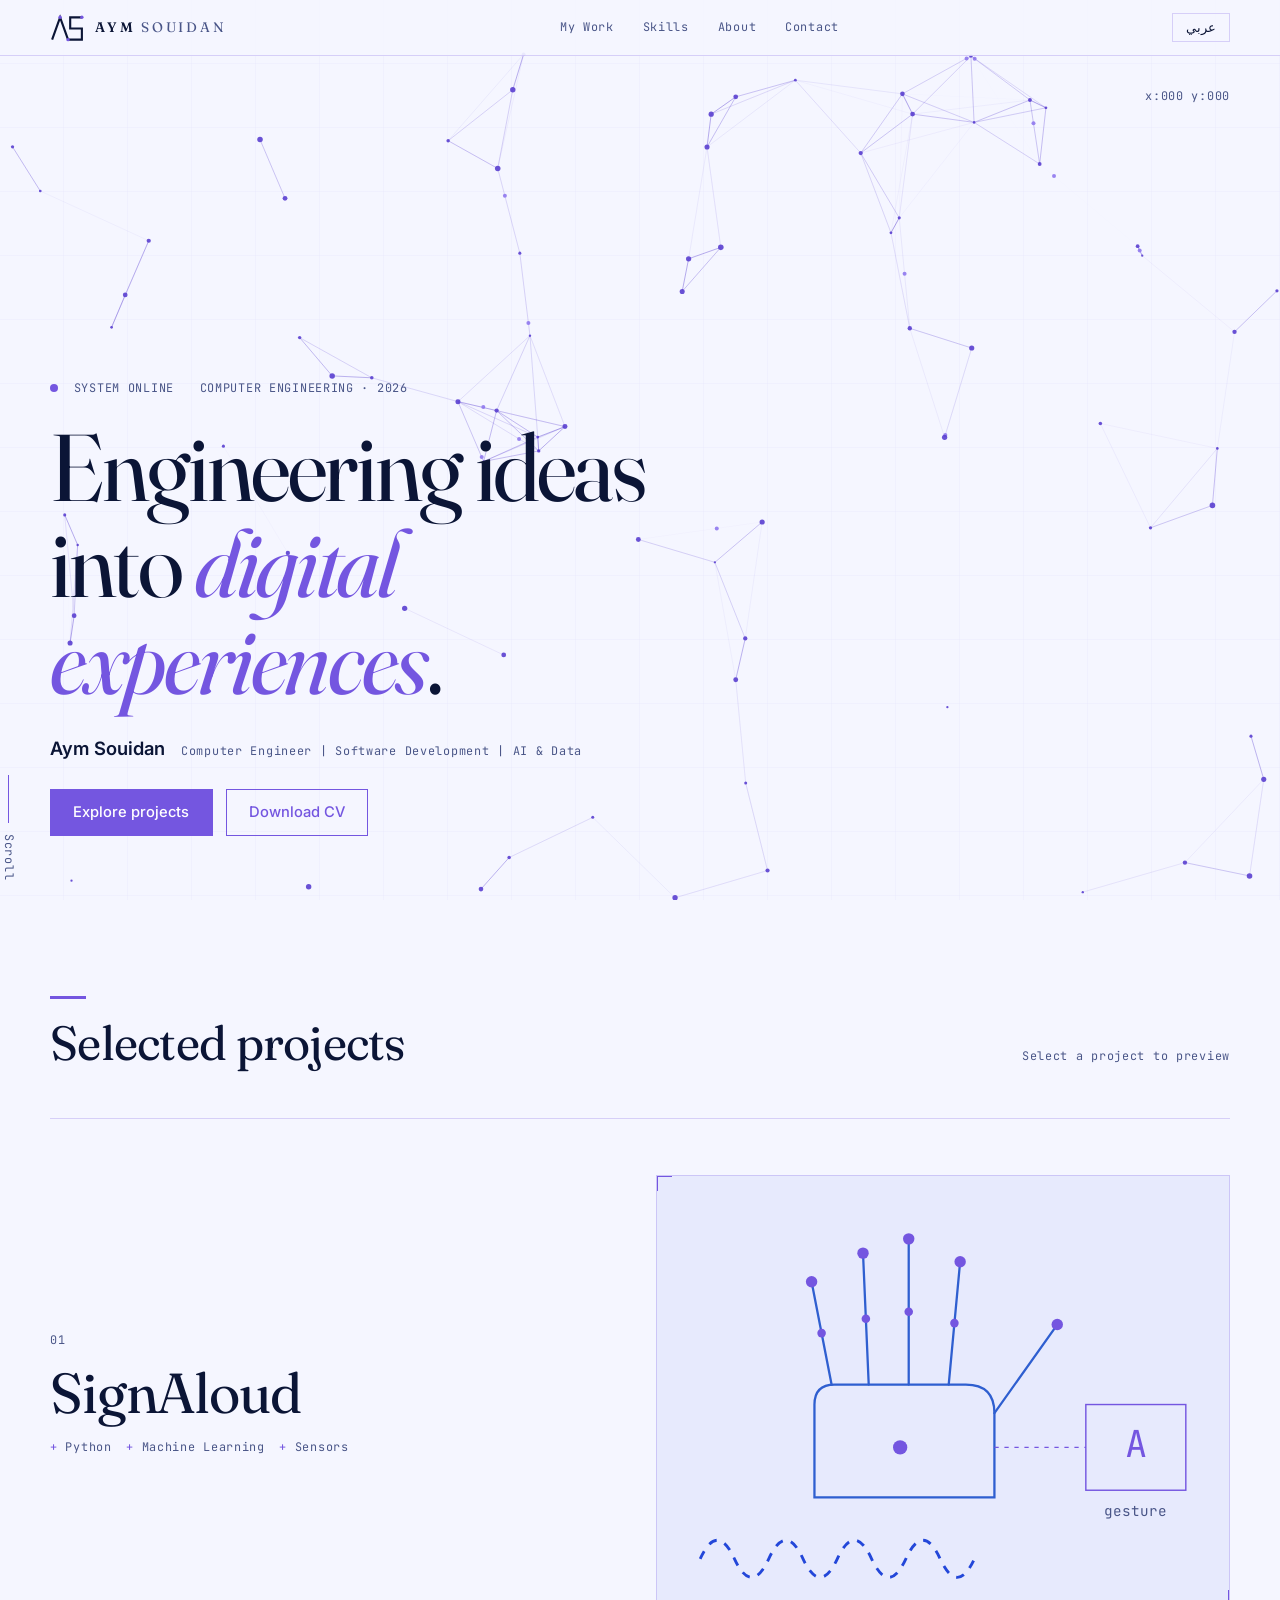
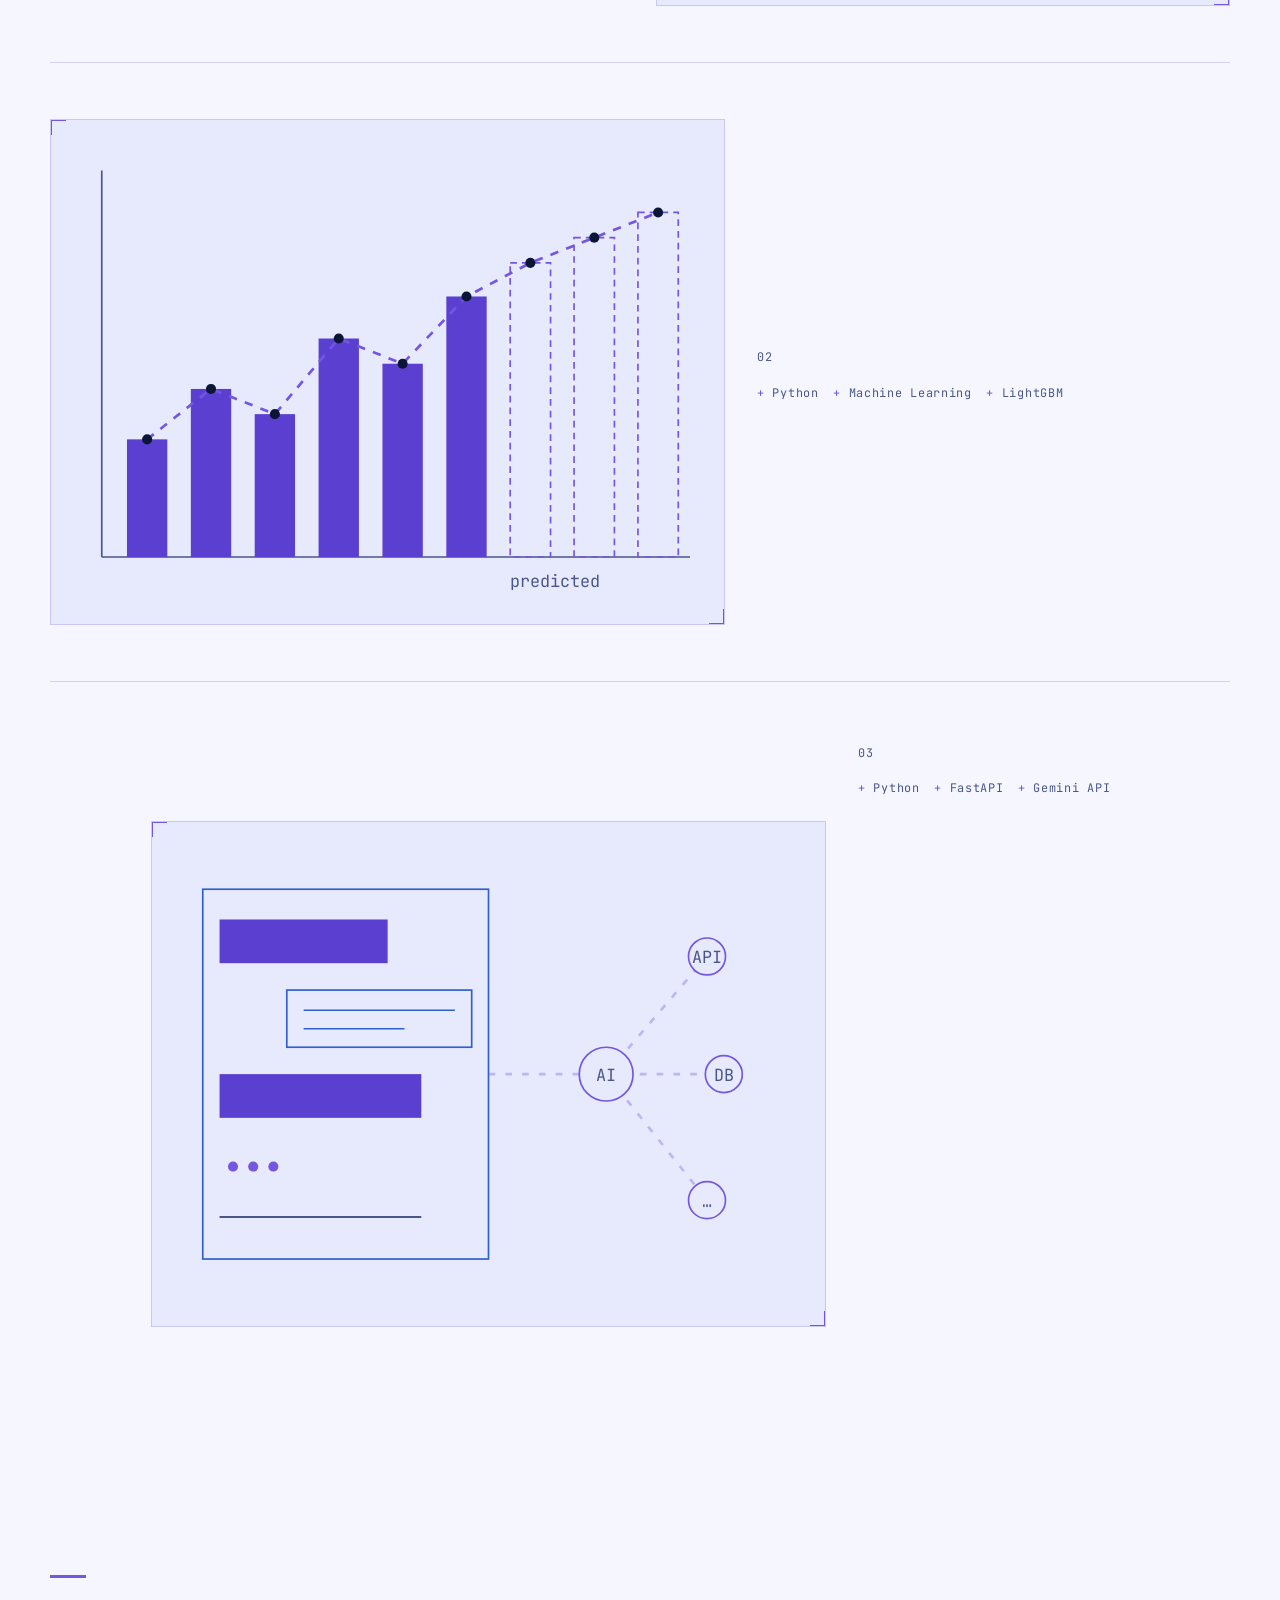
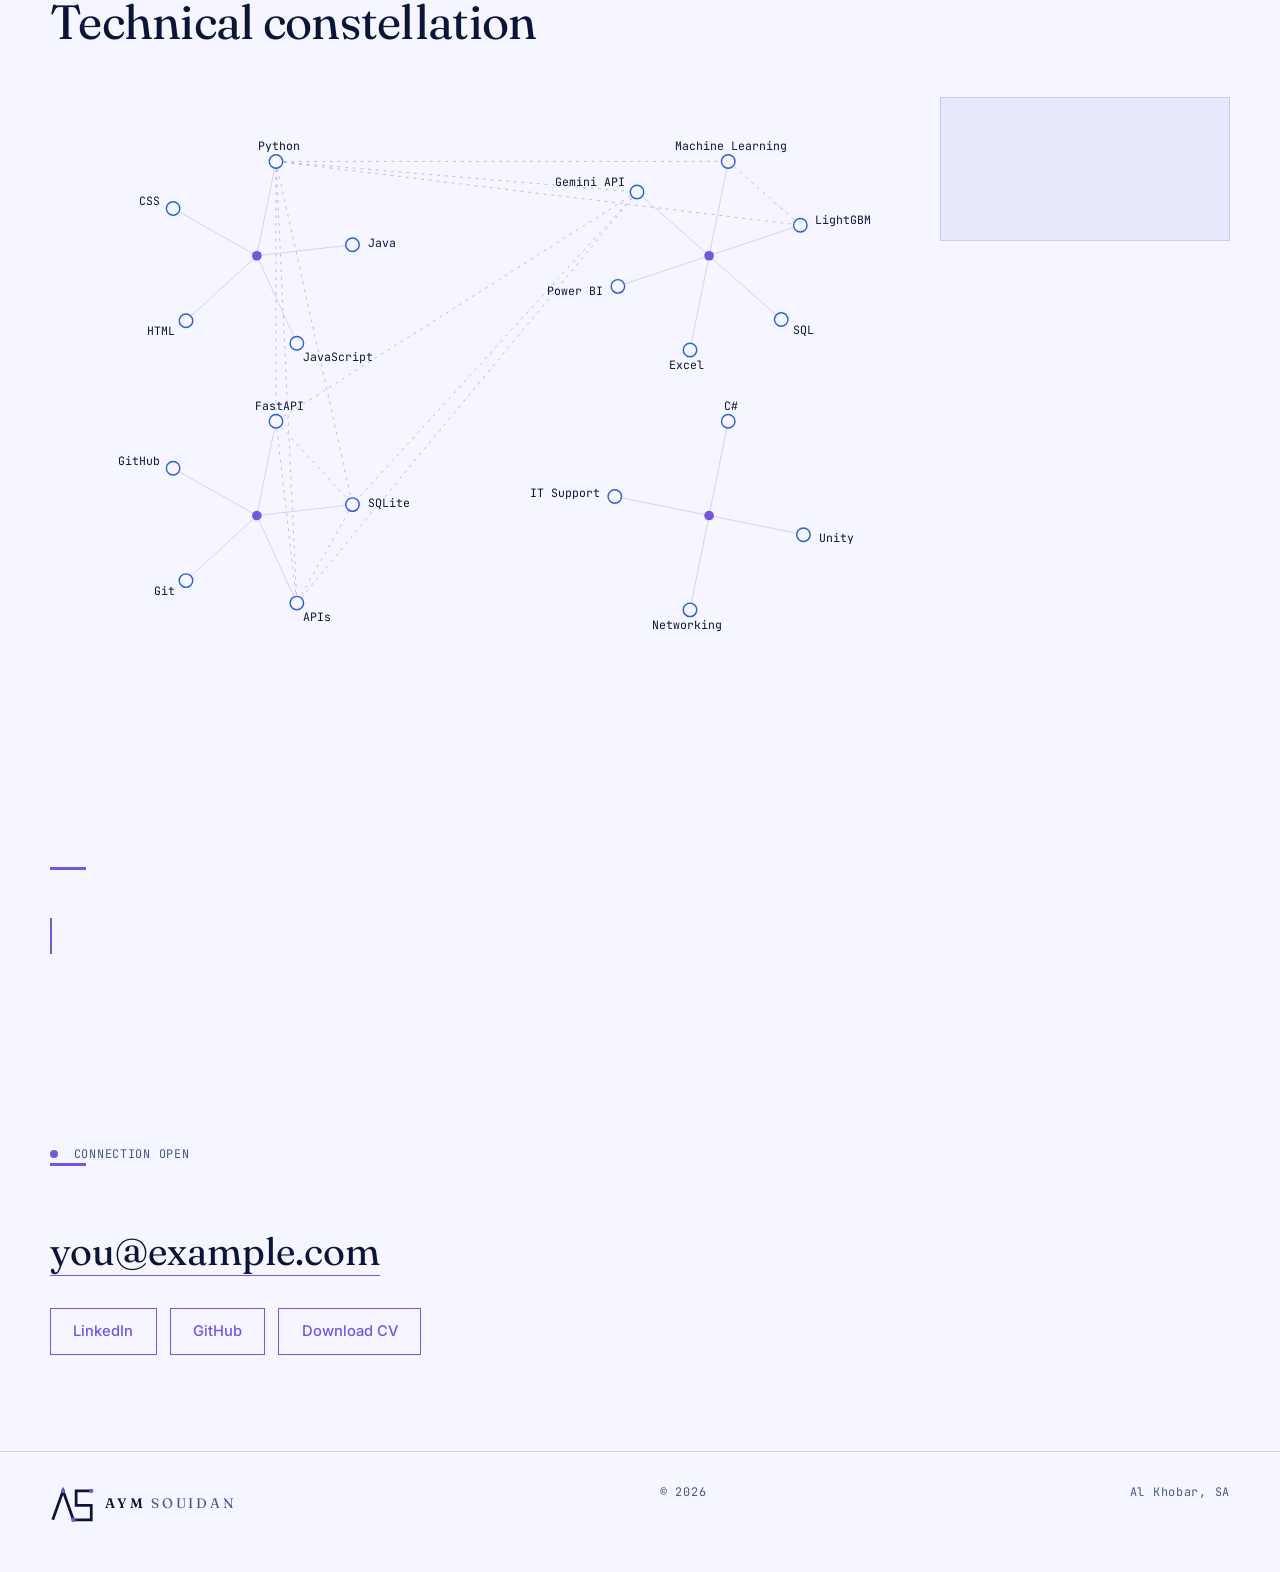
==== commit e78b53ad: "reformat" ====
--- a/index.html
+++ b/index.html
@@ -1,106 +1,541 @@
+
 <!DOCTYPE html>
 <html lang="en" dir="ltr">
+
 <head>
-<meta charset="utf-8">
-<meta name="viewport" content="width=device-width, initial-scale=1, viewport-fit=cover">
-<title>Aym Souidan — Computer Engineer · Software · AI & Data</title>
-<meta name="description" content="Portfolio of Aym Souidan, computer engineer in Al Khobar working across software development, machine learning, and data.">
-<meta property="og:title" content="Aym Souidan — Computer Engineer">
-<link rel="icon" type="image/svg+xml" href="favicon.svg">
-<meta property="og:description" content="Software, AI, and data. An interactive engineering workspace.">
-<link rel="preconnect" href="https://fonts.googleapis.com"><link rel="preconnect" href="https://fonts.gstatic.com" crossorigin>
-<link rel="stylesheet" href="https://fonts.googleapis.com/css2?family=Fraunces:ital,opsz,wght@0,9..144,400;0,9..144,600;1,9..144,400&family=Inter:wght@400;500&family=JetBrains+Mono:wght@400&family=Amiri:wght@400;700&family=IBM+Plex+Sans+Arabic:wght@400;500&display=swap">
-<link rel="stylesheet" href="styles.css">
+    <meta charset="utf-8">
+    <meta name="viewport" content="width=device-width, initial-scale=1, viewport-fit=cover">
+
+    <title>Aym Souidan — Computer Engineer · Software · AI & Data</title>
+
+    <meta
+        name="description"
+        content="Portfolio of Aym Souidan, computer engineer in Al Khobar working across software development, machine learning, and data."
+    >
+
+    <meta property="og:title" content="Aym Souidan — Computer Engineer">
+    <meta property="og:description" content="Software, AI, and data. An interactive engineering workspace.">
+
+    <link rel="icon" type="image/svg+xml" href="favicon.svg">
+
+    <link rel="preconnect" href="https://fonts.googleapis.com">
+    <link rel="preconnect" href="https://fonts.gstatic.com" crossorigin>
+
+    <link
+        rel="stylesheet"
+        href="https://fonts.googleapis.com/css2?family=Fraunces:ital,opsz,wght@0,9..144,400;0,9..144,600;1,9..144,400&family=Inter:wght@400;500&family=JetBrains+Mono:wght@400&family=Amiri:wght@400;700&family=IBM+Plex+Sans+Arabic:wght@400;500&display=swap"
+    >
+
+    <link rel="stylesheet" href="styles.css">
 </head>
+
+
 <body>
-<!-- NAVIGATION -->
-<nav aria-label="Main">
-<a class="logo" href="#top" aria-label="Aym Souidan — home"><svg class="mk" viewBox="0 0 64 58" aria-hidden="true"><path class="ml" d="M4 52L19 10 34 52H60V31H38V10H60"/><circle cx="19" cy="10" r="3.2"/><circle cx="34" cy="52" r="3.2"/><circle cx="60" cy="10" r="3.2"/></svg><span class="wm">AYM <span>SOUIDAN</span></span></a>
-<ul class="mono"><li><a href="work.html" data-i18n="n1">My Work</a></li><li><a href="#skills" data-i18n="n2">Skills</a></li><li><a href="#about" data-i18n="n3">About</a></li><li><a href="#contact" data-i18n="n4">Contact</a></li></ul>
-<button id="lang" aria-label="Switch language">عربي</button>
-</nav>
-
-<!-- HERO (canvas network is drawn by hero-network.js) -->
-<header class="hero" id="top">
-<canvas id="net" aria-hidden="true"></canvas>
-<div class="mono" id="xy" aria-hidden="true">x:000 y:000</div>
-<div class="wrap">
-<div class="row mono"><span><i class="dot"></i><span data-i18n="st">SYSTEM ONLINE</span></span><span data-i18n="tg">COMPUTER ENGINEERING · 2026</span></div>
-<h1 data-i18n="h1">Engineering ideas into <em>digital experiences</em>.</h1>
-<div class="who"><b>Aym Souidan</b><span class="mono" data-i18n="role">Computer Engineer | Software Development | AI & Data</span></div>
-<p class="intro" data-i18n="intro"></p>
-<div class="btns"><a class="btn pri" href="#work" data-i18n="b1">Explore projects</a><a class="btn" id="cv" href="#" data-i18n="b2">Download CV</a></div>
-</div>
-<div class="scroll mono"><i></i><span data-i18n="sc">Scroll</span></div>
-</header>
-
-<main>
-<!-- PROJECTS — to add a project: copy one <article class="p">, change data-i, add p4t/p4c/p4s to translations.js -->
-<section id="work"><div class="wrap">
-<div class="sh"><h2 data-i18n="h2w">Selected projects</h2><span class="mono" data-i18n="hint">Select a project to preview</span></div>
-<!-- Add future fields (data-href, descriptions) to each article. Visuals are inline SVG. -->
-<article class="p rv" tabindex="0" role="button" data-i="1"><div class="meta"><span class="mono">01</span><h3 data-i18n="p1t">SignAloud</h3><span class="mono" data-i18n="p1c"></span><div class="tags mono"><span>Python</span><span>Machine Learning</span><span>Sensors</span></div></div>
-<div class="vz"><svg class="viz v1" viewBox="0 0 400 300" role="img" aria-label="Smart glove with sensor points feeding gesture recognition">
-<g class="l"><path d="M110 225V160q0-14 14-14h92q20 0 20 20v59z"/><path d="M122 146L108 74M148 146l-4-92M176 146V44M204 146l8-86M236 166l44-62"/></g>
-<g><circle class="s" style="--i:0" cx="108" cy="74" r="4"/><circle class="s" style="--i:1" cx="144" cy="54" r="4"/><circle class="s" style="--i:2" cx="176" cy="44" r="4"/><circle class="s" style="--i:3" cx="212" cy="60" r="4"/><circle class="s" style="--i:4" cx="280" cy="104" r="4"/>
-<circle class="s" style="--i:5" cx="115" cy="110" r="3"/><circle class="s" style="--i:6" cx="146" cy="100" r="3"/><circle class="s" style="--i:7" cx="176" cy="95" r="3"/><circle class="s" style="--i:8" cx="208" cy="103" r="3"/><circle class="s" style="--i:9" cx="170" cy="190" r="5"/></g>
-<path class="w" d="M30 268q12-26 24 0t24 0 24 0 24 0 24 0 24 0 24 0 24 0"/>
-<path class="k" d="M236 190L300 190"/><rect x="300" y="160" width="70" height="60" fill="none" stroke="var(--lilac)"/><text x="335" y="197" text-anchor="middle" style="font-size:26px;fill:var(--lilac)">A</text><text x="335" y="238" text-anchor="middle">gesture</text></svg></div></article>
-
-<article class="p rv" tabindex="0" role="button" data-i="2"><div class="meta"><span class="mono">02</span><h3 data-i18n="p2t"></h3><span class="mono" data-i18n="p2c"></span><div class="tags mono"><span>Python</span><span>Machine Learning</span><span>LightGBM</span></div></div>
-<div class="vz"><svg class="viz v2" viewBox="0 0 400 300" role="img" aria-label="Bar chart with dashed forecast line and data points">
-<path d="M30 260H380M30 260V30" stroke="var(--mute)" fill="none"/>
-<g><rect class="b" style="--i:0" x="45" y="190" width="24" height="70"/><rect class="b" style="--i:1" x="83" y="160" width="24" height="100"/><rect class="b" style="--i:2" x="121" y="175" width="24" height="85"/><rect class="b" style="--i:3" x="159" y="130" width="24" height="130"/><rect class="b" style="--i:4" x="197" y="145" width="24" height="115"/><rect class="b" style="--i:5" x="235" y="105" width="24" height="155"/>
-<rect class="f" x="273" y="85" width="24" height="175"/><rect class="f" x="311" y="70" width="24" height="190"/><rect class="f" x="349" y="55" width="24" height="205"/></g>
-<path class="t" d="M57 190L95 160 133 175 171 130 209 145 247 105 285 85 323 70 361 55"/>
-<g><circle cx="57" cy="190" r="3"/><circle cx="95" cy="160" r="3"/><circle cx="133" cy="175" r="3"/><circle cx="171" cy="130" r="3"/><circle cx="209" cy="145" r="3"/><circle cx="247" cy="105" r="3"/><circle cx="285" cy="85" r="3" fill="var(--lilac)"/><circle cx="323" cy="70" r="3" fill="var(--lilac)"/><circle cx="361" cy="55" r="3" fill="var(--lilac)"/></g>
-<text x="273" y="278">predicted</text></svg></div></article>
-
-<article class="p rv" tabindex="0" role="button" data-i="3"><div class="meta"><span class="mono">03</span><h3 data-i18n="p3t"></h3><span class="mono" data-i18n="p3c"></span><div class="tags mono"><span>Python</span><span>FastAPI</span><span>Gemini API</span></div></div>
-<div class="vz"><svg class="viz v3" viewBox="0 0 400 300" role="img" aria-label="Chat interface connected to backend system nodes">
-<rect class="bb" x="30" y="40" width="170" height="220"/>
-<rect class="bm" x="40" y="58" width="100" height="26"/><rect class="bb" x="80" y="100" width="110" height="34"/><path d="M90 112h90M90 123h60" stroke="var(--sky)"/><rect class="bm" x="40" y="150" width="120" height="26"/>
-<circle class="ty" style="--i:0" cx="48" cy="205" r="3"/><circle class="ty" style="--i:1" cx="60" cy="205" r="3"/><circle class="ty" style="--i:2" cx="72" cy="205" r="3"/>
-<path class="ln" d="M40 235h120"/>
-<g><line class="fl" x1="200" y1="150" x2="270" y2="150"/><line class="fl" x1="270" y1="150" x2="330" y2="80"/><line class="fl" x1="270" y1="150" x2="340" y2="150"/><line class="fl" x1="270" y1="150" x2="330" y2="225"/></g>
-<g><circle class="nd" cx="270" cy="150" r="16"/><circle class="nd" cx="330" cy="80" r="11"/><circle class="nd" cx="340" cy="150" r="11"/><circle class="nd" cx="330" cy="225" r="11"/></g>
-<text x="270" y="154" text-anchor="middle">AI</text><text x="330" y="84" text-anchor="middle">API</text><text x="340" y="154" text-anchor="middle">DB</text><text x="330" y="229" text-anchor="middle">…</text></svg></div></article>
-</div></section>
-
-<!-- SKILLS (built by skills.js from config.js) -->
-<section id="skills"><div class="wrap">
-<div class="sh"><h2 data-i18n="h2s">Technical constellation</h2><span class="mono" data-i18n="skh"></span></div>
-<div class="sk"><svg id="map" role="group" aria-label="Skills map"></svg><div id="pn" aria-live="polite"></div></div>
-</div></section>
-
-<!-- ABOUT (texts in translations.js) -->
-<section id="about"><div class="wrap ab">
-<h2 class="rv" data-i18n="h2a"></h2>
-<div class="tx rv"><p data-i18n="a1"></p><p data-i18n="a2"></p></div>
-<div class="facts mono rv"><div><span class="mono" data-i18n="k1"></span><span data-i18n="v1"></span></div><div><span class="mono" data-i18n="k2"></span><span data-i18n="v2"></span></div><div><span class="mono" data-i18n="k3"></span><span data-i18n="v3"></span></div></div>
-</div></section>
-
-<!-- CONTACT (links come from config.js) -->
-<section id="contact" class="ct"><div class="wrap">
-<p class="mono"><i class="dot"></i><span data-i18n="cx">CONNECTION OPEN</span></p>
-<h2 class="rv" data-i18n="h2c"></h2>
-<p class="intro" data-i18n="cp"></p>
-<a class="mail" id="mail" href="#">you@example.com</a>
-<div class="links"><a class="btn" id="li" href="#">LinkedIn</a><a class="btn" id="gh" href="#">GitHub</a><a class="btn" id="cv2" href="#" data-i18n="b2">Download CV</a></div>
-</div></section>
-</main>
-<!-- FOOTER -->
-<footer><div class="wrap mono"><a class="logo" href="#top" aria-label="Aym Souidan — home"><svg class="mk" viewBox="0 0 64 58" aria-hidden="true"><path class="ml" d="M4 52L19 10 34 52H60V31H38V10H60"/><circle cx="19" cy="10" r="3.2"/><circle cx="34" cy="52" r="3.2"/><circle cx="60" cy="10" r="3.2"/></svg><span class="wm">AYM <span>SOUIDAN</span></span></a><span>© 2026</span><span>Al Khobar, SA</span></div></footer>
-
-<!-- PROJECT PREVIEW OVERLAY -->
-<dialog id="ov" aria-labelledby="ot"><div class="hd"><div><h3 id="ot"></h3><span class="mono" id="oc"></span></div><button id="x" data-i18n="cl">Close</button></div><div class="vz" id="os"></div><p class="mono" style="margin-top:1rem" data-i18n="soon">Details coming soon</p></dialog>
-
-<script src="config.js" defer></script>
-<script src="translations.js" defer></script>
-<script src="main.js" defer></script>
-<script src="hero-network.js" defer></script>
-<script src="skills.js" defer></script>
-<script src="projects.js" defer></script>
-<script src="init.js" defer></script>
+
+    <!-- NAVIGATION -->
+
+    <nav aria-label="Main">
+
+        <a class="logo" href="#top" aria-label="Aym Souidan — home">
+
+            <svg class="mk" viewBox="0 0 64 58" aria-hidden="true">
+                <path class="ml" d="M4 52L19 10 34 52H60V31H38V10H60"/>
+                <circle cx="19" cy="10" r="3.2"/>
+                <circle cx="34" cy="52" r="3.2"/>
+                <circle cx="60" cy="10" r="3.2"/>
+            </svg>
+
+            <span class="wm">
+                AYM <span>SOUIDAN</span>
+            </span>
+
+        </a>
+
+        <ul class="mono">
+            <li>
+                <a href="work.html" data-i18n="n1">My Work</a>
+            </li>
+
+            <li>
+                <a href="#skills" data-i18n="n2">Skills</a>
+            </li>
+
+            <li>
+                <a href="#about" data-i18n="n3">About</a>
+            </li>
+
+            <li>
+                <a href="#contact" data-i18n="n4">Contact</a>
+            </li>
+        </ul>
+
+        <button id="lang" aria-label="Switch language">عربي</button>
+
+    </nav>
+
+
+    <!-- HERO (canvas network is drawn by hero-network.js) -->
+
+    <header class="hero" id="top">
+
+        <canvas id="net" aria-hidden="true"></canvas>
+
+        <div class="mono" id="xy" aria-hidden="true">
+            x:000 y:000
+        </div>
+
+        <div class="wrap">
+
+            <div class="row mono">
+
+                <span>
+                    <i class="dot"></i>
+                    <span data-i18n="st">SYSTEM ONLINE</span>
+                </span>
+
+                <span data-i18n="tg">
+                    COMPUTER ENGINEERING · 2026
+                </span>
+
+            </div>
+
+            <h1 data-i18n="h1">
+                Engineering ideas into <em>digital experiences</em>.
+            </h1>
+
+            <div class="who">
+                <b>Aym Souidan</b>
+
+                <span class="mono" data-i18n="role">
+                    Computer Engineer | Software Development | AI & Data
+                </span>
+            </div>
+
+            <p class="intro" data-i18n="intro"></p>
+
+            <div class="btns">
+
+                <a class="btn pri" href="#work" data-i18n="b1">
+                    Explore projects
+                </a>
+
+                <a class="btn" id="cv" href="#" data-i18n="b2">
+                    Download CV
+                </a>
+
+            </div>
+
+        </div>
+
+        <div class="scroll mono">
+            <i></i>
+            <span data-i18n="sc">Scroll</span>
+        </div>
+
+    </header>
+
+
+    <main>
+
+        <!-- PROJECTS — to add a project: copy one <article class="p">, change data-i, add p4t/p4c/p4s to translations.js -->
+
+        <section id="work">
+
+            <div class="wrap">
+
+                <div class="sh">
+                    <h2 data-i18n="h2w">Selected projects</h2>
+                    <span class="mono" data-i18n="hint">
+                        Select a project to preview
+                    </span>
+                </div>
+
+
+                <!-- Add future fields (data-href, descriptions) to each article. Visuals are inline SVG. -->
+
+
+                <!-- PROJECT 01: SIGNALOUD -->
+
+                <article class="p rv" tabindex="0" role="button" data-i="1">
+
+                    <div class="meta">
+
+                        <span class="mono">01</span>
+
+                        <h3 data-i18n="p1t">SignAloud</h3>
+
+                        <span class="mono" data-i18n="p1c"></span>
+
+                        <div class="tags mono">
+                            <span>Python</span>
+                            <span>Machine Learning</span>
+                            <span>Sensors</span>
+                        </div>
+
+                    </div>
+
+                    <div class="vz">
+
+                        <svg
+                            class="viz v1"
+                            viewBox="0 0 400 300"
+                            role="img"
+                            aria-label="Smart glove with sensor points feeding gesture recognition"
+                        >
+
+                            <g class="l">
+                                <path d="M110 225V160q0-14 14-14h92q20 0 20 20v59z"/>
+                                <path d="M122 146L108 74M148 146l-4-92M176 146V44M204 146l8-86M236 166l44-62"/>
+                            </g>
+
+                            <g>
+                                <circle class="s" style="--i:0" cx="108" cy="74" r="4"/>
+                                <circle class="s" style="--i:1" cx="144" cy="54" r="4"/>
+                                <circle class="s" style="--i:2" cx="176" cy="44" r="4"/>
+                                <circle class="s" style="--i:3" cx="212" cy="60" r="4"/>
+                                <circle class="s" style="--i:4" cx="280" cy="104" r="4"/>
+
+                                <circle class="s" style="--i:5" cx="115" cy="110" r="3"/>
+                                <circle class="s" style="--i:6" cx="146" cy="100" r="3"/>
+                                <circle class="s" style="--i:7" cx="176" cy="95" r="3"/>
+                                <circle class="s" style="--i:8" cx="208" cy="103" r="3"/>
+                                <circle class="s" style="--i:9" cx="170" cy="190" r="5"/>
+                            </g>
+
+                            <path class="w" d="M30 268q12-26 24 0t24 0 24 0 24 0 24 0 24 0 24 0 24 0"/>
+
+                            <path class="k" d="M236 190L300 190"/>
+
+                            <rect
+                                x="300"
+                                y="160"
+                                width="70"
+                                height="60"
+                                fill="none"
+                                stroke="var(--lilac)"
+                            />
+
+                            <text
+                                x="335"
+                                y="197"
+                                text-anchor="middle"
+                                style="font-size:26px;fill:var(--lilac)"
+                            >A</text>
+
+                            <text x="335" y="238" text-anchor="middle">
+                                gesture
+                            </text>
+
+                        </svg>
+
+                    </div>
+
+                </article>
+
+
+                <!-- PROJECT 02: RETAIL ANALYSIS -->
+
+                <article class="p rv" tabindex="0" role="button" data-i="2">
+
+                    <div class="meta">
+
+                        <span class="mono">02</span>
+
+                        <h3 data-i18n="p2t"></h3>
+
+                        <span class="mono" data-i18n="p2c"></span>
+
+                        <div class="tags mono">
+                            <span>Python</span>
+                            <span>Machine Learning</span>
+                            <span>LightGBM</span>
+                        </div>
+
+                    </div>
+
+                    <div class="vz">
+
+                        <svg
+                            class="viz v2"
+                            viewBox="0 0 400 300"
+                            role="img"
+                            aria-label="Bar chart with dashed forecast line and data points"
+                        >
+
+                            <path d="M30 260H380M30 260V30" stroke="var(--mute)" fill="none"/>
+
+                            <g>
+                                <rect class="b" style="--i:0" x="45" y="190" width="24" height="70"/>
+                                <rect class="b" style="--i:1" x="83" y="160" width="24" height="100"/>
+                                <rect class="b" style="--i:2" x="121" y="175" width="24" height="85"/>
+                                <rect class="b" style="--i:3" x="159" y="130" width="24" height="130"/>
+                                <rect class="b" style="--i:4" x="197" y="145" width="24" height="115"/>
+                                <rect class="b" style="--i:5" x="235" y="105" width="24" height="155"/>
+
+                                <rect class="f" x="273" y="85" width="24" height="175"/>
+                                <rect class="f" x="311" y="70" width="24" height="190"/>
+                                <rect class="f" x="349" y="55" width="24" height="205"/>
+                            </g>
+
+                            <path class="t" d="M57 190L95 160 133 175 171 130 209 145 247 105 285 85 323 70 361 55"/>
+
+                            <g>
+                                <circle cx="57" cy="190" r="3"/>
+                                <circle cx="95" cy="160" r="3"/>
+                                <circle cx="133" cy="175" r="3"/>
+                                <circle cx="171" cy="130" r="3"/>
+                                <circle cx="209" cy="145" r="3"/>
+                                <circle cx="247" cy="105" r="3"/>
+                                <circle cx="285" cy="85" r="3" fill="var(--lilac)"/>
+                                <circle cx="323" cy="70" r="3" fill="var(--lilac)"/>
+                                <circle cx="361" cy="55" r="3" fill="var(--lilac)"/>
+                            </g>
+
+                            <text x="273" y="278">
+                                predicted
+                            </text>
+
+                        </svg>
+
+                    </div>
+
+                </article>
+
+
+                <!-- PROJECT 03: AI CUSTOMER SERVICE ASSISTANT -->
+
+                <article class="p rv" tabindex="0" role="button" data-i="3">
+
+                    <div class="meta">
+
+                        <span class="mono">03</span>
+
+                        <h3 data-i18n="p3t"></h3>
+
+                        <span class="mono" data-i18n="p3c"></span>
+
+                        <div class="tags mono">
+                            <span>Python</span>
+                            <span>FastAPI</span>
+                            <span>Gemini API</span>
+                        </div>
+
+                    </div>
+
+                    <div class="vz">
+
+                        <svg
+                            class="viz v3"
+                            viewBox="0 0 400 300"
+                            role="img"
+                            aria-label="Chat interface connected to backend system nodes"
+                        >
+
+                            <rect class="bb" x="30" y="40" width="170" height="220"/>
+
+                            <rect class="bm" x="40" y="58" width="100" height="26"/>
+
+                            <rect class="bb" x="80" y="100" width="110" height="34"/>
+
+                            <path d="M90 112h90M90 123h60" stroke="var(--sky)"/>
+
+                            <rect class="bm" x="40" y="150" width="120" height="26"/>
+
+                            <circle class="ty" style="--i:0" cx="48" cy="205" r="3"/>
+                            <circle class="ty" style="--i:1" cx="60" cy="205" r="3"/>
+                            <circle class="ty" style="--i:2" cx="72" cy="205" r="3"/>
+
+                            <path class="ln" d="M40 235h120"/>
+
+                            <g>
+                                <line class="fl" x1="200" y1="150" x2="270" y2="150"/>
+                                <line class="fl" x1="270" y1="150" x2="330" y2="80"/>
+                                <line class="fl" x1="270" y1="150" x2="340" y2="150"/>
+                                <line class="fl" x1="270" y1="150" x2="330" y2="225"/>
+                            </g>
+
+                            <g>
+                                <circle class="nd" cx="270" cy="150" r="16"/>
+                                <circle class="nd" cx="330" cy="80" r="11"/>
+                                <circle class="nd" cx="340" cy="150" r="11"/>
+                                <circle class="nd" cx="330" cy="225" r="11"/>
+                            </g>
+
+                            <text x="270" y="154" text-anchor="middle">AI</text>
+                            <text x="330" y="84" text-anchor="middle">API</text>
+                            <text x="340" y="154" text-anchor="middle">DB</text>
+                            <text x="330" y="229" text-anchor="middle">…</text>
+
+                        </svg>
+
+                    </div>
+
+                </article>
+
+            </div>
+
+        </section>
+
+
+        <!-- SKILLS (built by skills.js from config.js) -->
+
+        <section id="skills">
+
+            <div class="wrap">
+
+                <div class="sh">
+                    <h2 data-i18n="h2s">Technical constellation</h2>
+                    <span class="mono" data-i18n="skh"></span>
+                </div>
+
+                <div class="sk">
+                    <svg id="map" role="group" aria-label="Skills map"></svg>
+                    <div id="pn" aria-live="polite"></div>
+                </div>
+
+            </div>
+
+        </section>
+
+
+        <!-- ABOUT (texts in translations.js) -->
+
+        <section id="about">
+
+            <div class="wrap ab">
+
+                <h2 class="rv" data-i18n="h2a"></h2>
+
+                <div class="tx rv">
+                    <p data-i18n="a1"></p>
+                    <p data-i18n="a2"></p>
+                </div>
+
+                <div class="facts mono rv">
+
+                    <div>
+                        <span class="mono" data-i18n="k1"></span>
+                        <span data-i18n="v1"></span>
+                    </div>
+
+                    <div>
+                        <span class="mono" data-i18n="k2"></span>
+                        <span data-i18n="v2"></span>
+                    </div>
+
+                    <div>
+                        <span class="mono" data-i18n="k3"></span>
+                        <span data-i18n="v3"></span>
+                    </div>
+
+                </div>
+
+            </div>
+
+        </section>
+
+
+        <!-- CONTACT (links come from config.js) -->
+
+        <section id="contact" class="ct">
+
+            <div class="wrap">
+
+                <p class="mono">
+                    <i class="dot"></i>
+                    <span data-i18n="cx">CONNECTION OPEN</span>
+                </p>
+
+                <h2 class="rv" data-i18n="h2c"></h2>
+
+                <p class="intro" data-i18n="cp"></p>
+
+                <a class="mail" id="mail" href="#">
+                    you@example.com
+                </a>
+
+                <div class="links">
+
+                    <a class="btn" id="li" href="#">LinkedIn</a>
+
+                    <a class="btn" id="gh" href="#">GitHub</a>
+
+                    <a class="btn" id="cv2" href="#" data-i18n="b2">
+                        Download CV
+                    </a>
+
+                </div>
+
+            </div>
+
+        </section>
+
+    </main>
+
+
+    <!-- FOOTER -->
+
+    <footer>
+
+        <div class="wrap mono">
+
+            <a class="logo" href="#top" aria-label="Aym Souidan — home">
+
+                <svg class="mk" viewBox="0 0 64 58" aria-hidden="true">
+                    <path class="ml" d="M4 52L19 10 34 52H60V31H38V10H60"/>
+                    <circle cx="19" cy="10" r="3.2"/>
+                    <circle cx="34" cy="52" r="3.2"/>
+                    <circle cx="60" cy="10" r="3.2"/>
+                </svg>
+
+                <span class="wm">
+                    AYM <span>SOUIDAN</span>
+                </span>
+
+            </a>
+
+            <span>© 2026</span>
+            <span>Al Khobar, SA</span>
+
+        </div>
+
+    </footer>
+
+
+    <!-- PROJECT PREVIEW OVERLAY -->
+
+    <dialog id="ov" aria-labelledby="ot">
+
+        <div class="hd">
+
+            <div>
+                <h3 id="ot"></h3>
+                <span class="mono" id="oc"></span>
+            </div>
+
+            <button id="x" data-i18n="cl">Close</button>
+
+        </div>
+
+        <div class="vz" id="os"></div>
+
+        <p class="mono" style="margin-top:1rem" data-i18n="soon">
+            Details coming soon
+        </p>
+
+    </dialog>
+
+
+    <!-- JAVASCRIPT FILES -->
+
+    <script src="config.js" defer></script>
+    <script src="translations.js" defer></script>
+    <script src="main.js" defer></script>
+    <script src="hero-network.js" defer></script>
+    <script src="skills.js" defer></script>
+    <script src="projects.js" defer></script>
+    <script src="init.js" defer></script>
+
 </body>
-</html>+
+</html>
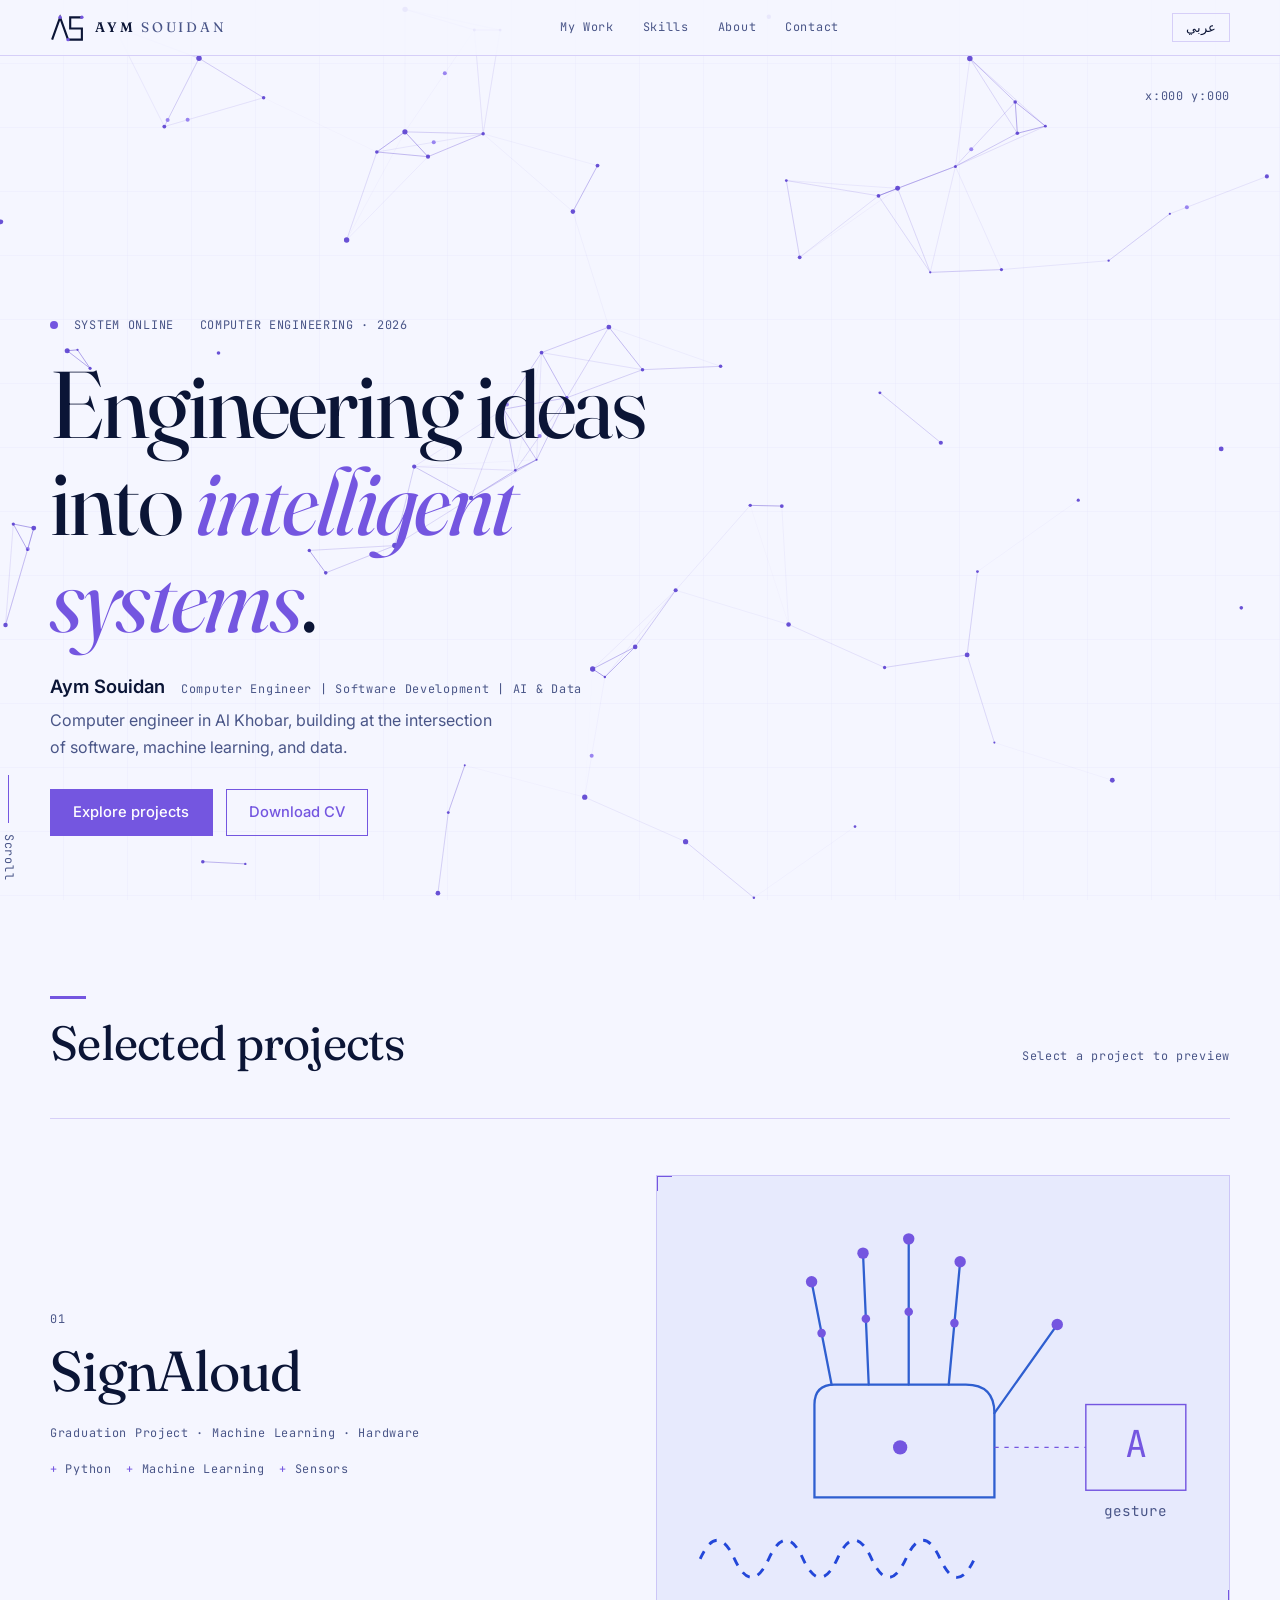
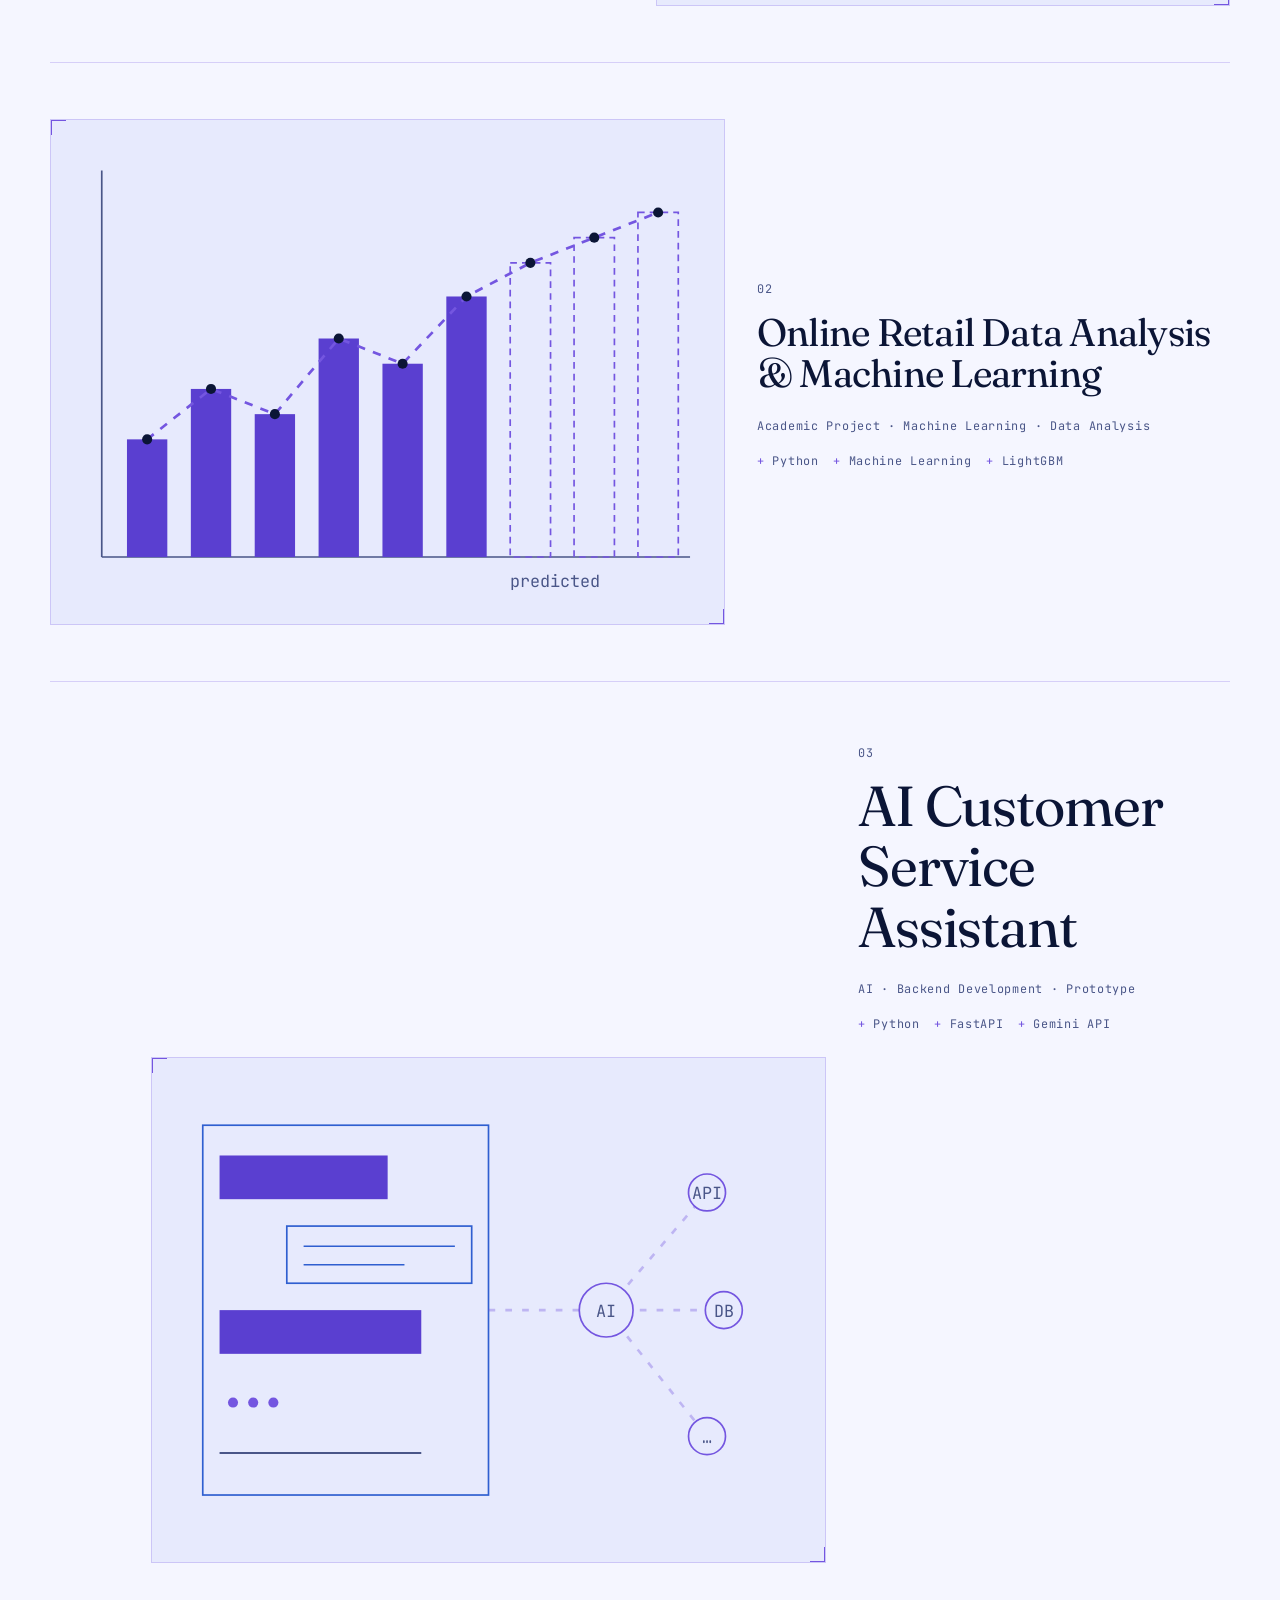
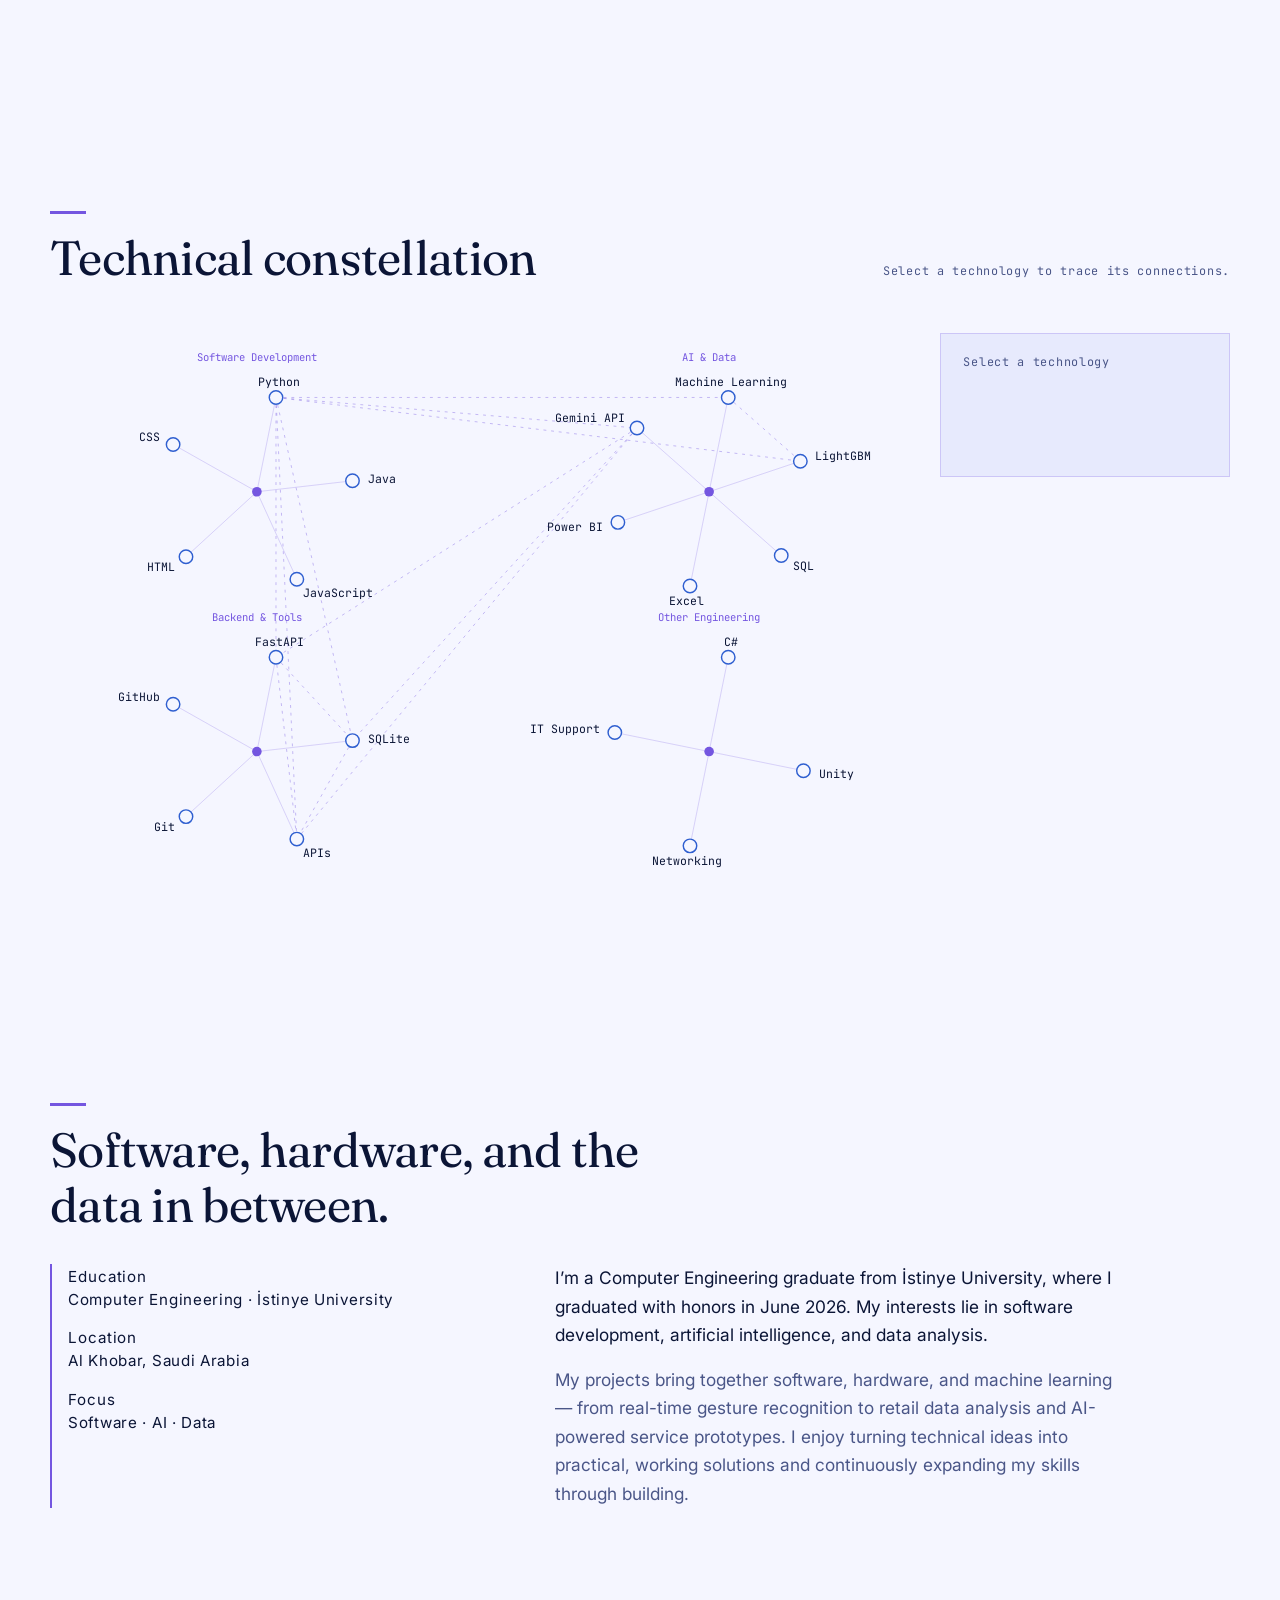
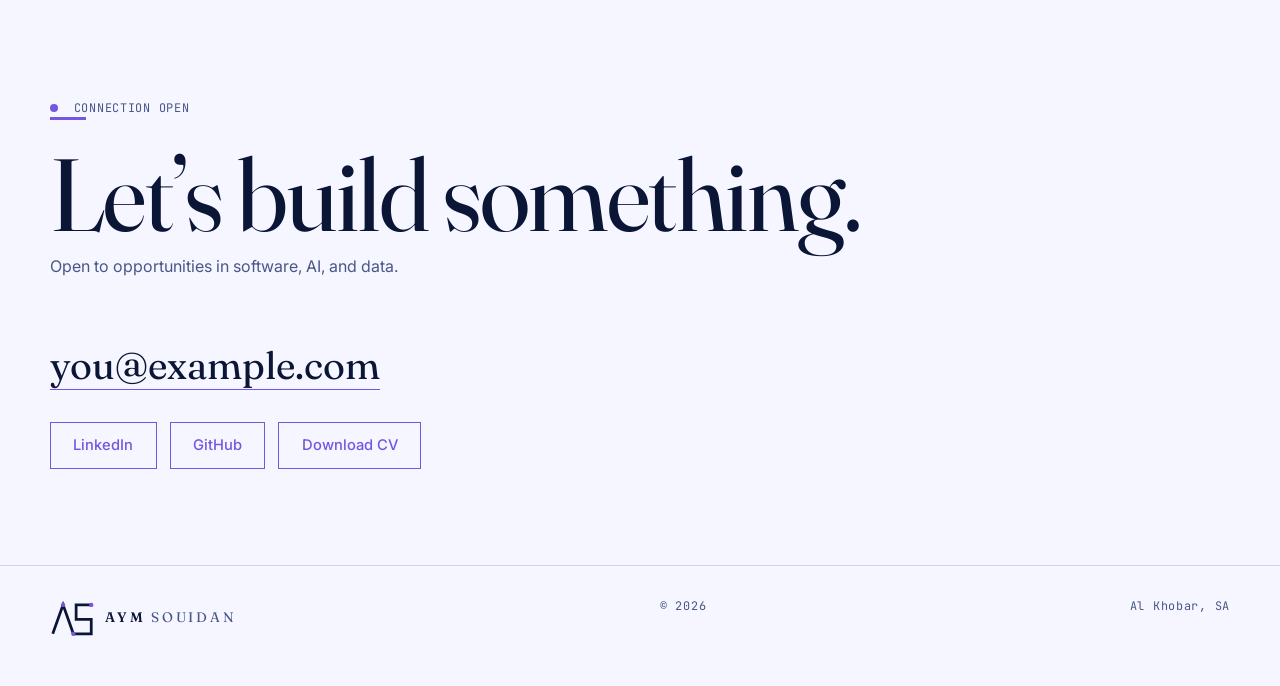
==== commit c8f55547: "wording" ====
--- a/index.html
+++ b/index.html
@@ -100,7 +100,7 @@
             </div>
 
             <h1 data-i18n="h1">
-                Engineering ideas into <em>digital experiences</em>.
+                Engineering ideas into <em>intelligent systems</em>.
             </h1>
 
             <div class="who">
@@ -456,7 +456,7 @@
 
                 <div class="links">
 
-                    <a class="btn" id="li" href="#">LinkedIn</a>
+                    <a class="btn" id="li" href="#www.linkedin.com/in/aym-souidan-050b49370">LinkedIn</a>
 
                     <a class="btn" id="gh" href="#">GitHub</a>
 
